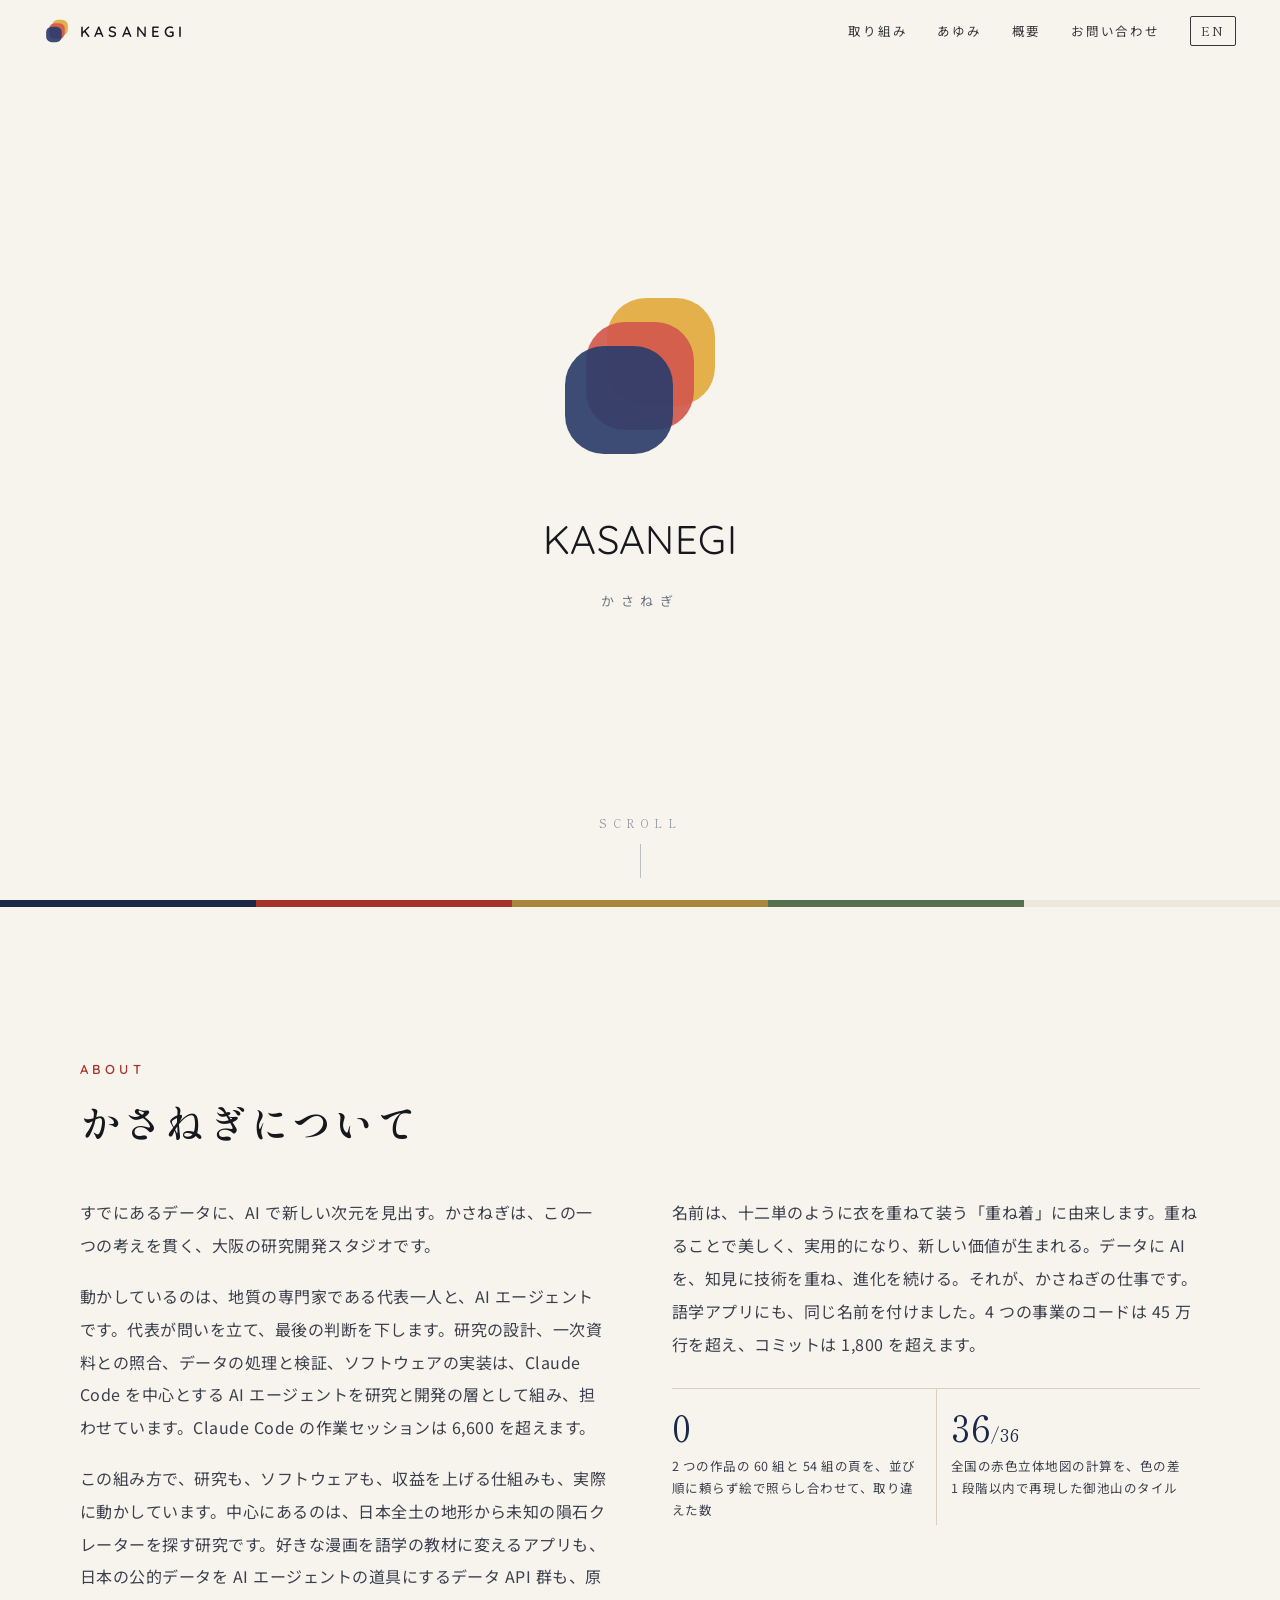
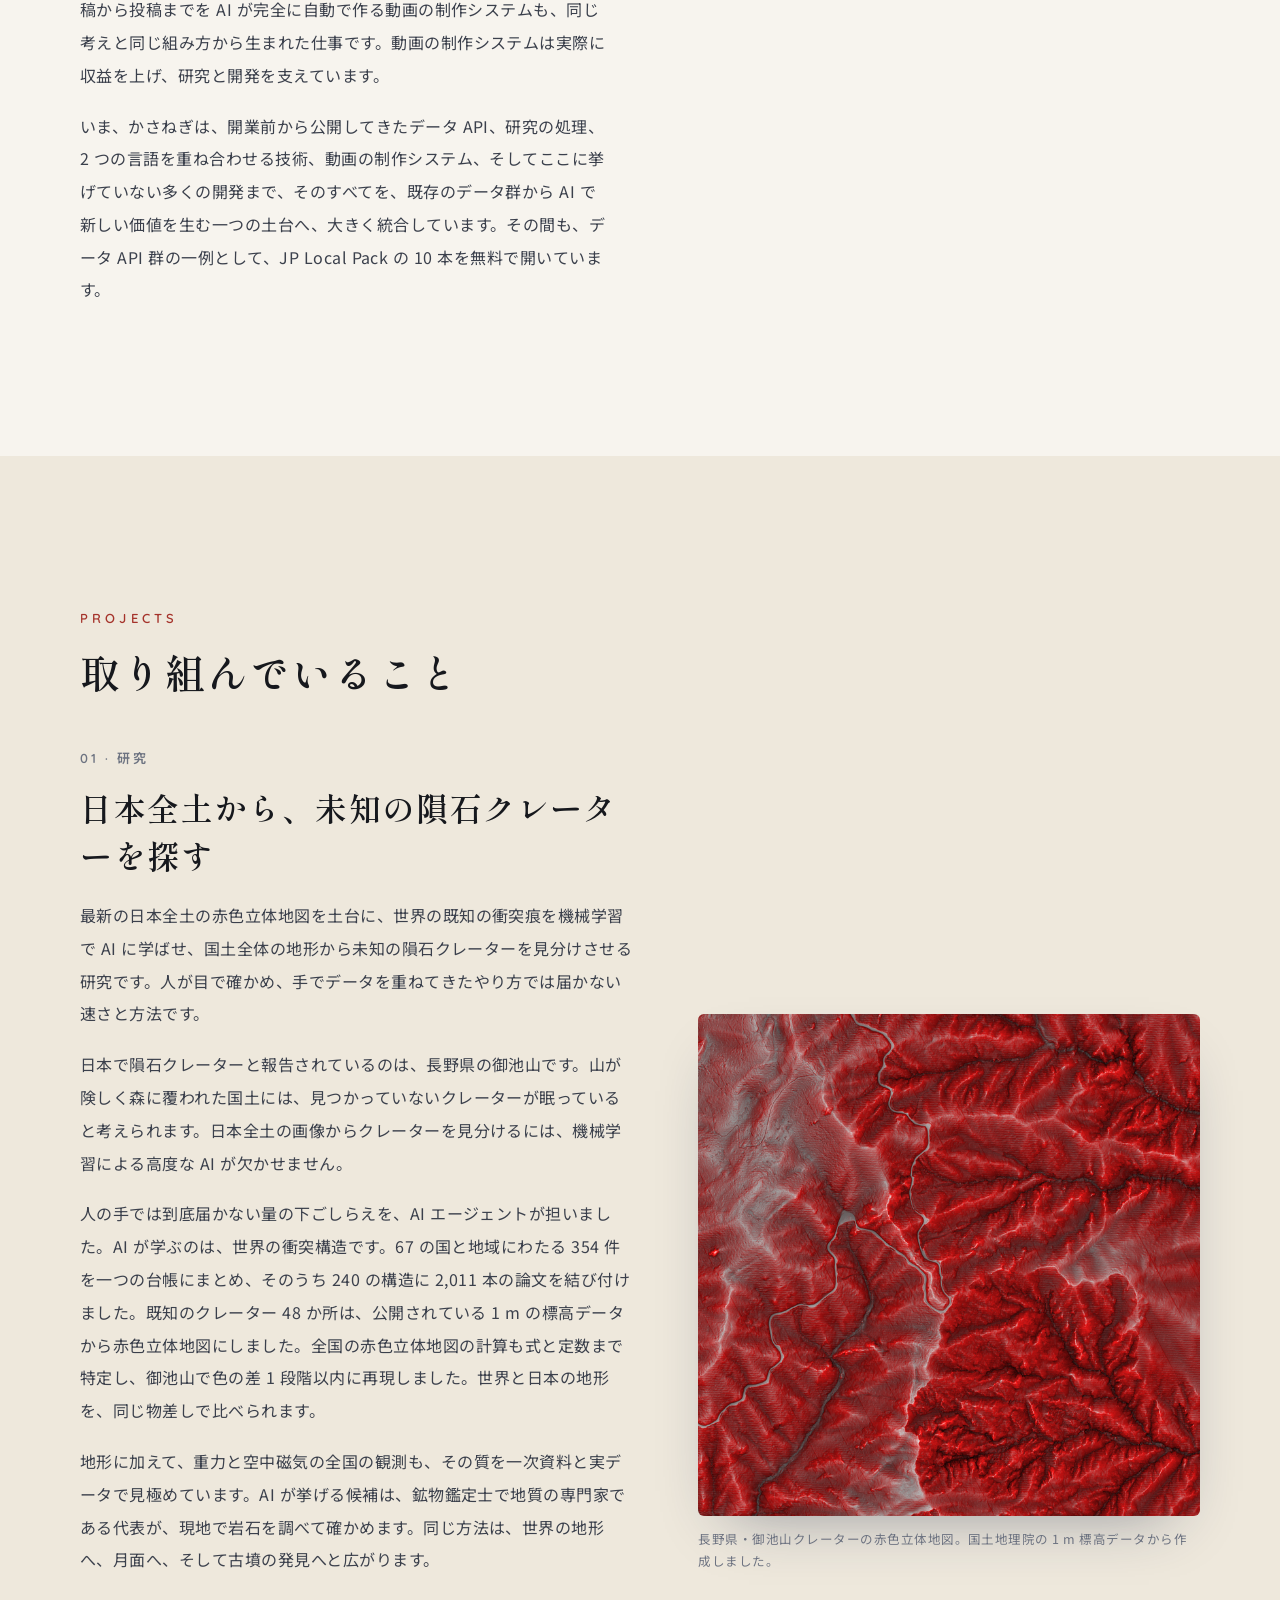
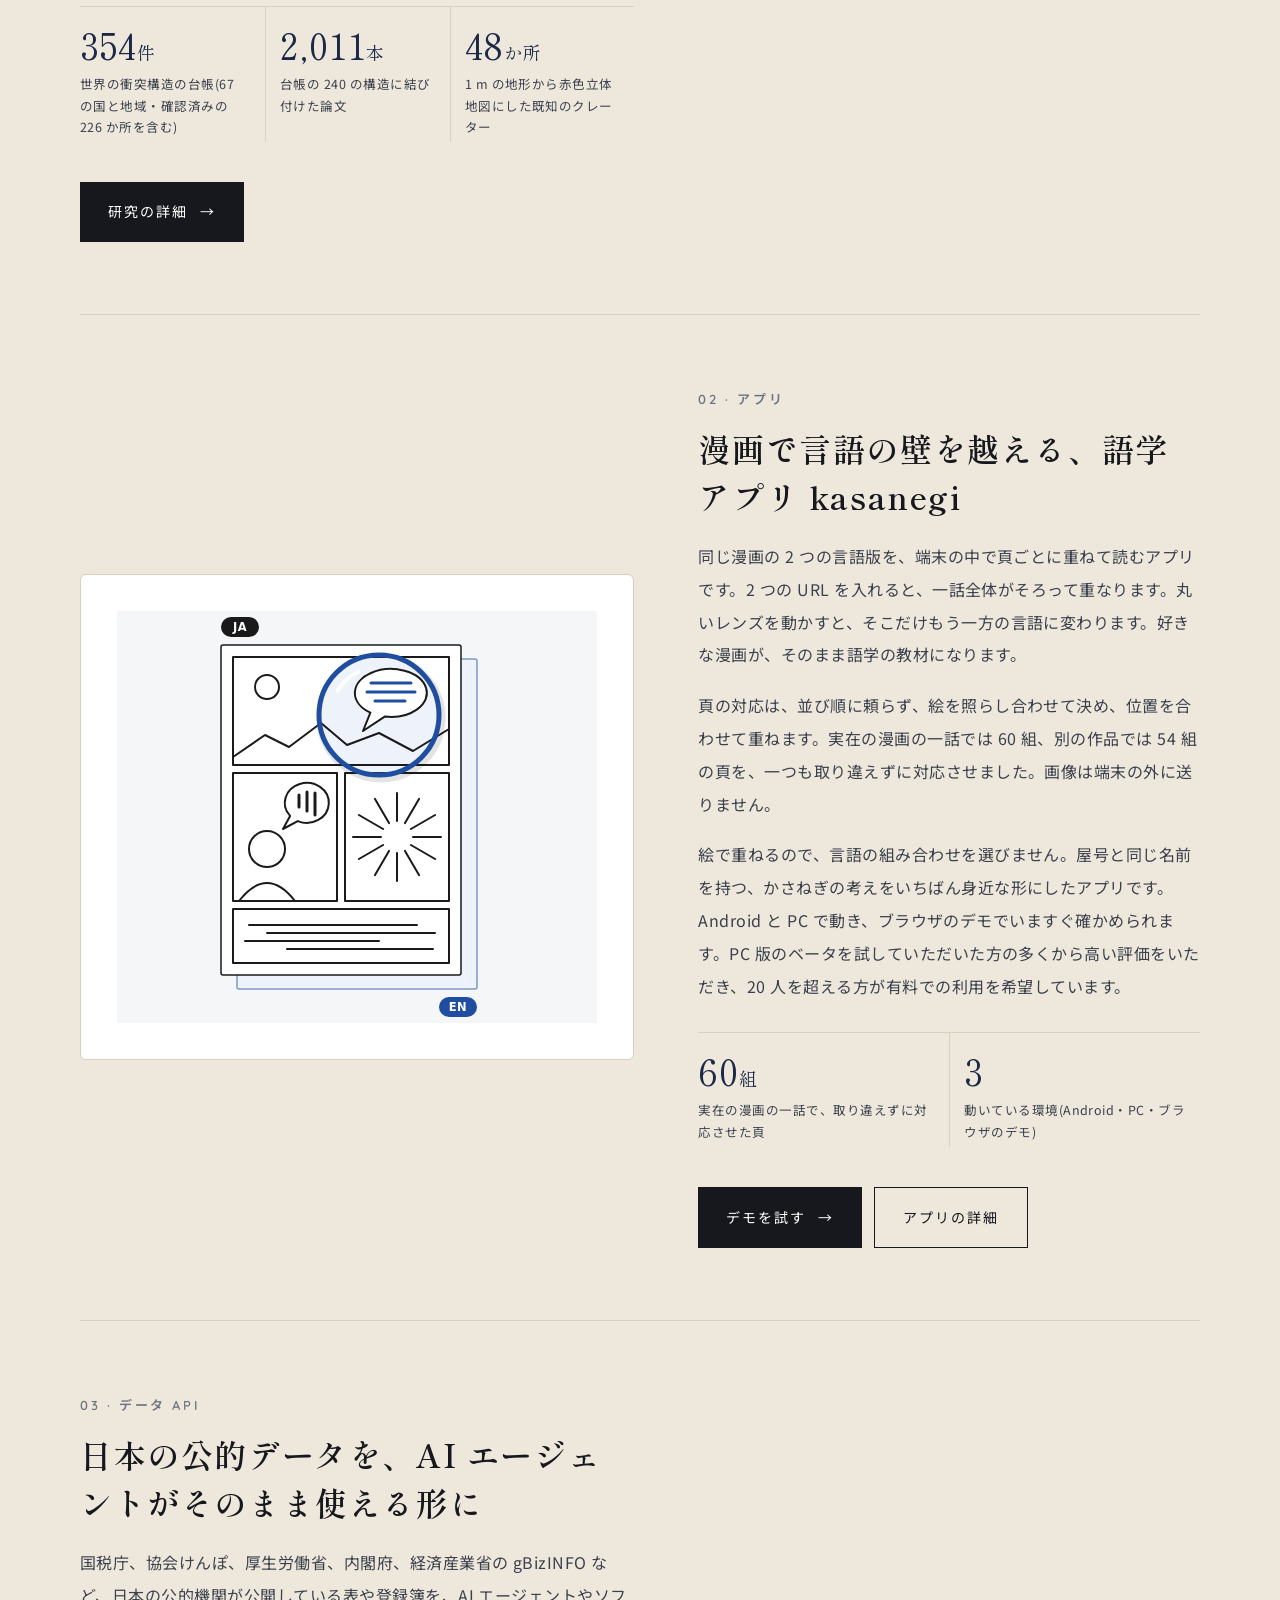
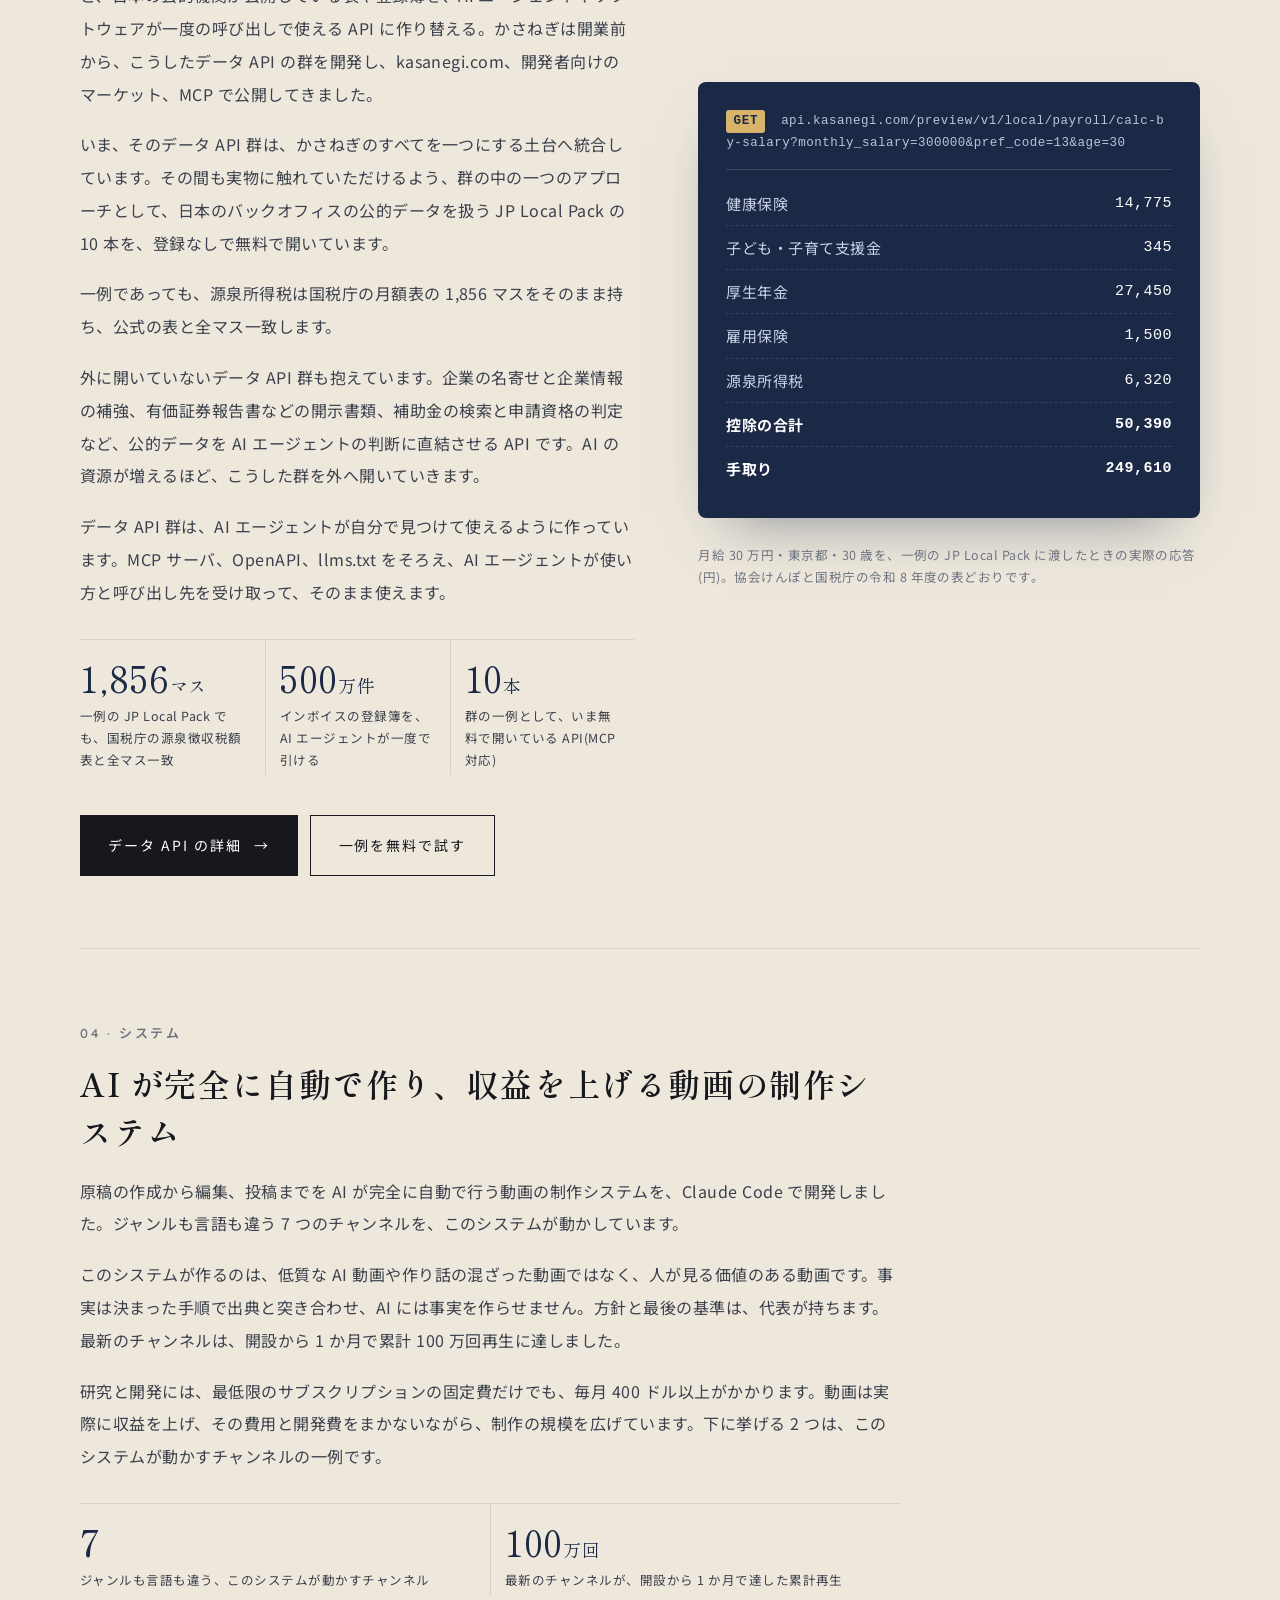
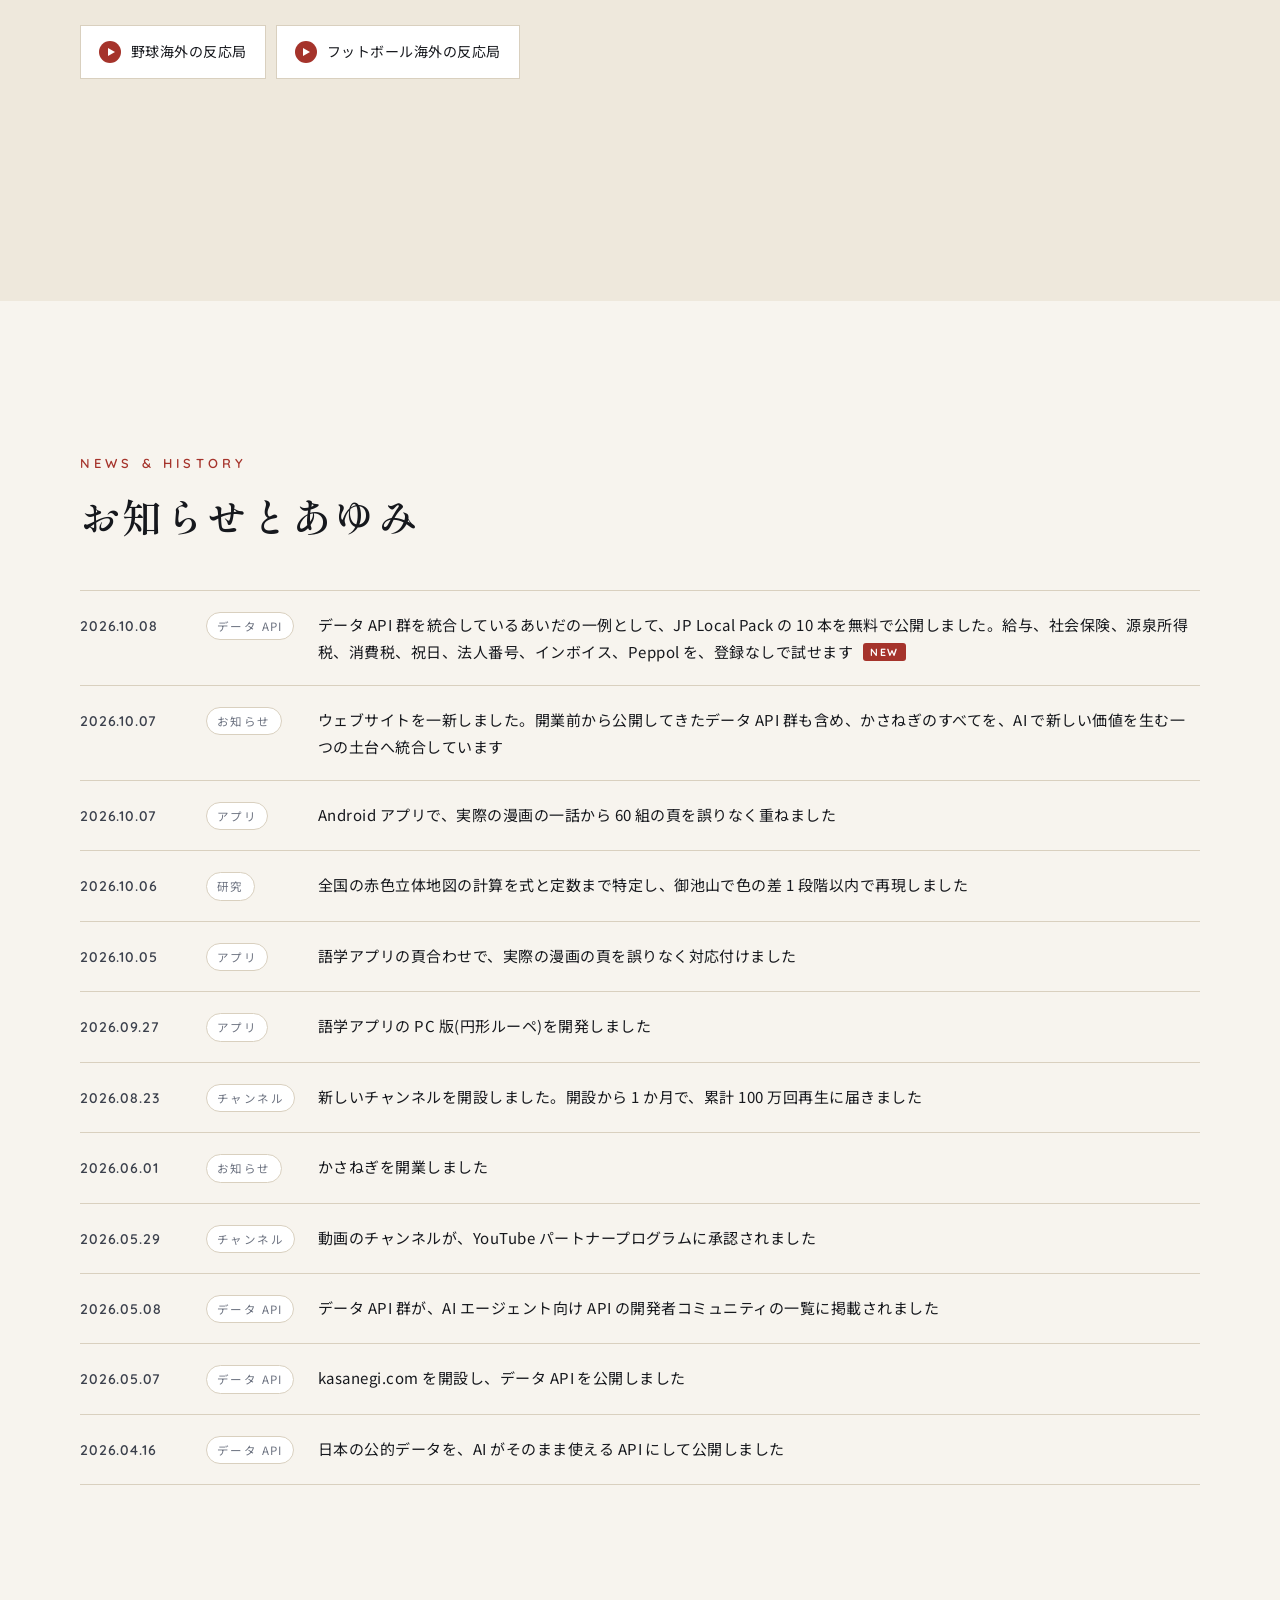
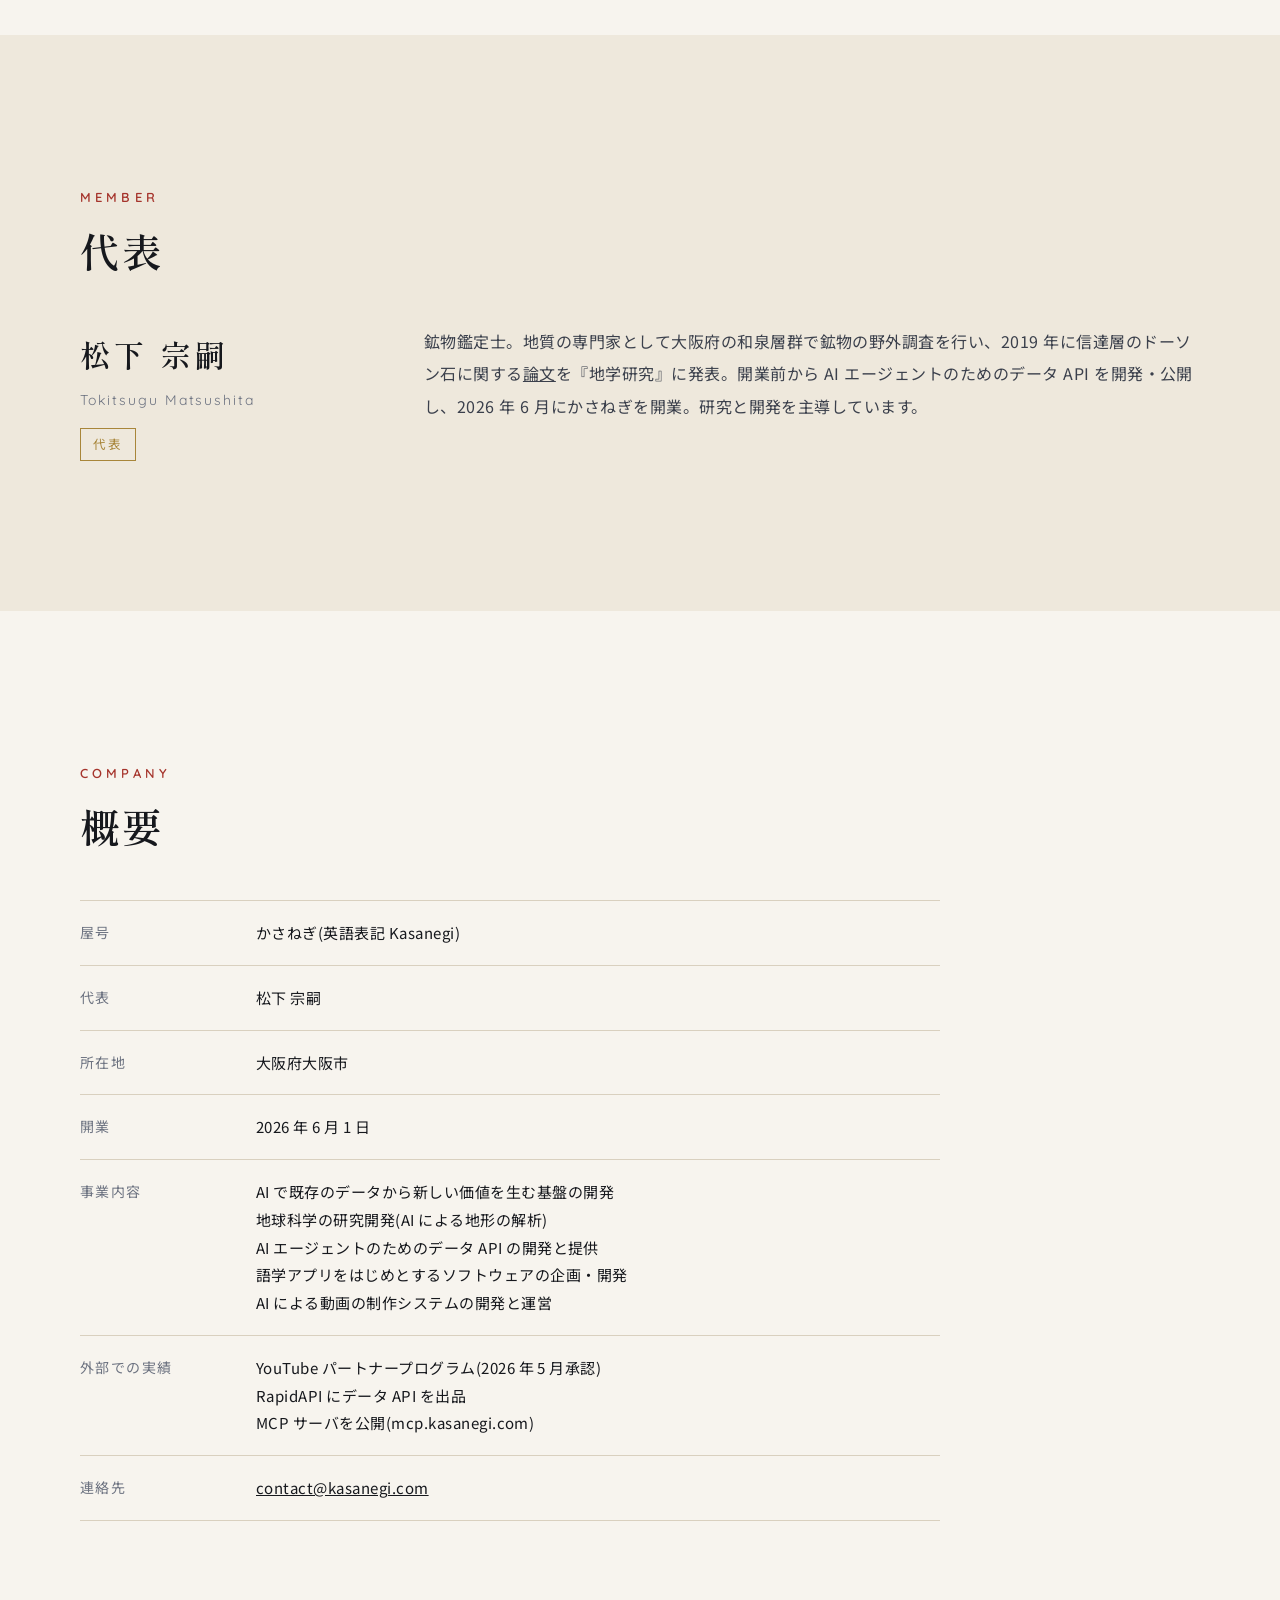
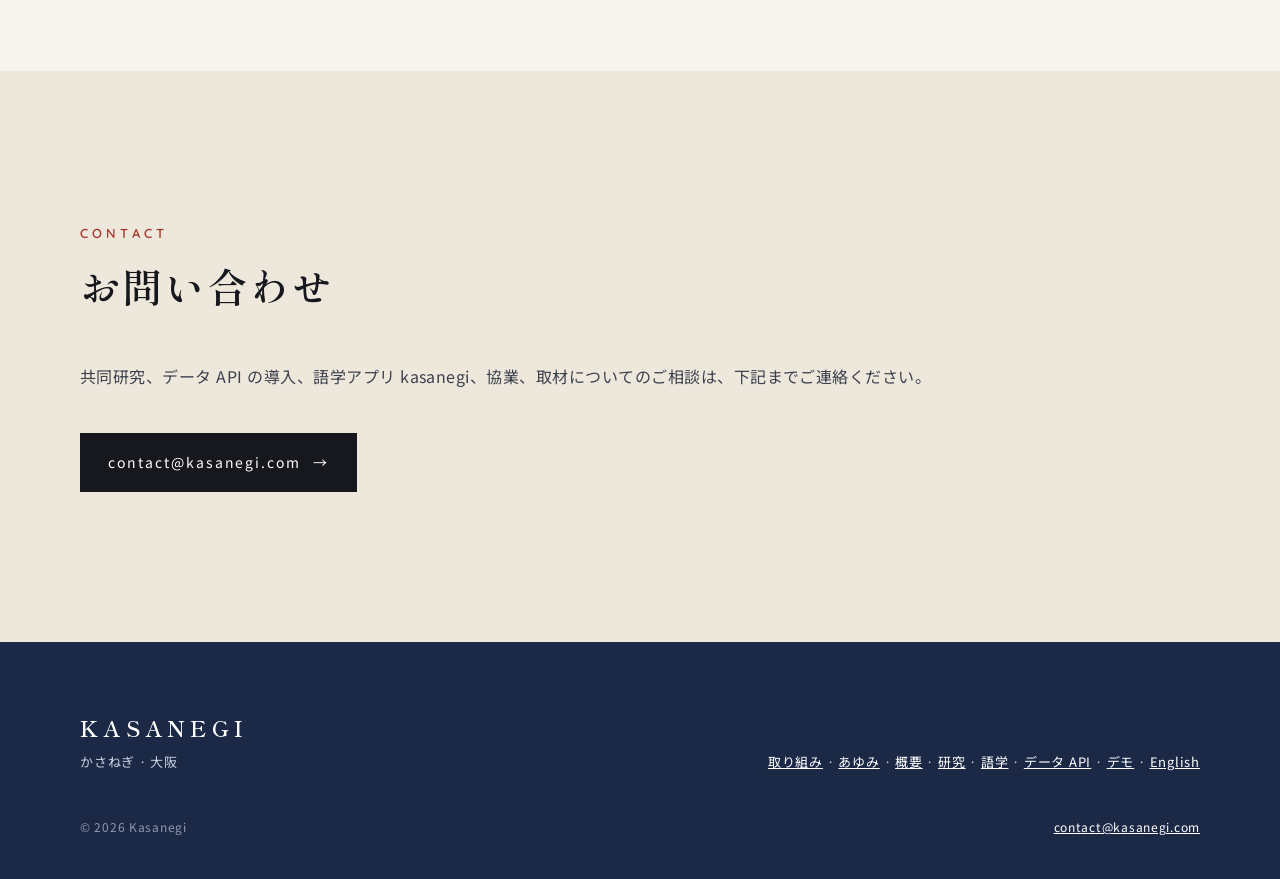
==== index.html @ a066d2a5 "Reader: more than twenty PC beta users want to pay Co-Authored-By: Claude Opus 5.5 <noreply@anthropi" ====
<!doctype html>
<html lang="ja">
<head>
<meta charset="utf-8">
<meta name="viewport" content="width=device-width,initial-scale=1">
<title>かさねぎ Kasanegi</title>
<meta name="description" content="すでにあるデータに、AI で新しい次元を見出す。かさねぎは、日本全土の地形から未知の隕石クレーターを機械学習で探す研究、同じ漫画の 2 つの言語版を重ねて読む語学アプリ、AI エージェントのためのデータ API、AI が完全に自動で作る動画の制作システムを手がける、大阪の研究開発スタジオです。">
<link rel="canonical" href="https://kasanegi.com/">
<link rel="alternate" hreflang="ja" href="https://kasanegi.com/">
<link rel="alternate" hreflang="en" href="https://kasanegi.com/en/">
<meta property="og:type" content="website">
<meta property="og:site_name" content="かさねぎ Kasanegi">
<meta property="og:title" content="かさねぎ Kasanegi">
<meta property="og:description" content="未知の隕石クレーターを探す研究、漫画で学ぶ語学アプリ、AI エージェントのためのデータ API、完全自動のコンテンツ制作。大阪の研究開発スタジオ、かさねぎ。">
<meta property="og:image" content="https://kasanegi.com/assets/og.png">
<meta property="og:url" content="https://kasanegi.com/">
<meta name="twitter:card" content="summary_large_image">
<link rel="icon" href="/assets/kasanegi-mark.svg" type="image/svg+xml">
<link rel="preconnect" href="https://fonts.googleapis.com">
<link rel="preconnect" href="https://fonts.gstatic.com" crossorigin>
<link href="https://fonts.googleapis.com/css2?family=Quicksand:wght@500;600;700&family=Shippori+Mincho:wght@500;600;700&family=Noto+Sans+JP:wght@400;500;700&display=swap" rel="stylesheet">
<link rel="stylesheet" href="/assets/style.css">
<script type="application/ld+json">
{
  "@context": "https://schema.org",
  "@type": "Organization",
  "name": "Kasanegi",
  "alternateName": "かさねぎ",
  "url": "https://kasanegi.com/",
  "logo": "https://kasanegi.com/assets/kasanegi-mark.svg",
  "email": "contact@kasanegi.com",
  "foundingDate": "2026-06-01",
  "address": {"@type": "PostalAddress", "addressLocality": "Osaka", "addressRegion": "Osaka", "addressCountry": "JP"},
  "founder": {"@type": "Person", "name": "Tokitsugu Matsushita", "alternateName": "松下宗嗣", "jobTitle": "Founder"},
  "description": "Research and development studio in Osaka, Japan: research to find undiscovered meteorite craters in Japan-wide terrain data, the kasanegi language-learning app, a family of public-data APIs for AI agents, and a fully automated content production system.",
  "knowsAbout": ["meteorite impact structures", "red relief image maps", "Japanese payroll and withholding tax", "Japanese qualified invoice system", "Model Context Protocol", "image registration"],
  "sameAs": [
    "https://www.youtube.com/channel/UCr4dIbm6vfsW-pssR5_RQnA",
    "https://www.youtube.com/channel/UCf-gMNIpV0E3yTS85WeJYdA",
    "https://github.com/MatsushitaTokitsugu"
  ]
}
</script>
</head>
<body>

<header class="top" id="top">
  <a class="brand" href="/"><img src="/assets/kasanegi-mark.svg" alt="" width="26" height="26"><span class="logo-type">KASANEGI</span></a>
  <nav aria-label="メイン">
    <a href="#projects">取り組み</a>
    <a class="hide-sm" href="#news">あゆみ</a>
    <a class="hide-sm" href="#company">概要</a>
    <a class="hide-sm" href="#contact">お問い合わせ</a>
    <a class="lang" href="/en/" hreflang="en" lang="en">EN</a>
  </nav>
</header>

<main>

<section class="opening" aria-label="かさねぎ">
  <div class="in">
    <svg viewBox="0 0 120 120" role="img" aria-label="かさねぎのマーク">
      <rect x="38" y="8" width="72" height="72" rx="26" fill="#e3b04b"/>
      <rect x="24" y="24" width="72" height="72" rx="26" fill="#d2584c" fill-opacity=".92"/>
      <rect x="10" y="40" width="72" height="72" rx="26" fill="#2c3d6b" fill-opacity=".92"/>
    </svg>
    <h1 class="word logo-type">KASANEGI</h1>
    <p class="yomi">かさねぎ</p>
  </div>
  <p class="cue">SCROLL</p>
</section>

<div class="kasane" aria-hidden="true"><i></i><i></i><i></i><i></i><i></i></div>

<section class="block" id="about">
  <div class="wrap reveal">
    <p class="eyebrow">ABOUT</p>
    <h2 class="sec-h">かさねぎについて</h2>
    <div class="about-grid">
      <div>
        <p class="body">すでにあるデータに、AI で新しい次元を見出す。かさねぎは、この一つの考えを貫く、大阪の研究開発スタジオです。</p>
        <p class="body">動かしているのは、地質の専門家である代表一人と、AI エージェントです。代表が問いを立て、最後の判断を下します。研究の設計、一次資料との照合、データの処理と検証、ソフトウェアの実装は、Claude Code を中心とする AI エージェントを研究と開発の層として組み、担わせています。Claude Code の作業セッションは 6,600 を超えます。</p>
        <p class="body">この組み方で、研究も、ソフトウェアも、収益を上げる仕組みも、実際に動かしています。中心にあるのは、日本全土の地形から未知の隕石クレーターを探す研究です。好きな漫画を語学の教材に変えるアプリも、日本の公的データを AI エージェントの道具にするデータ API 群も、原稿から投稿までを AI が完全に自動で作る動画の制作システムも、同じ考えと同じ組み方から生まれた仕事です。動画の制作システムは実際に収益を上げ、研究と開発を支えています。</p>
        <p class="body">いま、かさねぎは、開業前から公開してきたデータ API、研究の処理、2 つの言語を重ね合わせる技術、動画の制作システム、そしてここに挙げていない多くの開発まで、そのすべてを、既存のデータ群から AI で新しい価値を生む一つの土台へ、大きく統合しています。その間も、データ API 群の一例として、JP Local Pack の 10 本を無料で開いています。</p>
      </div>
      <div>
        <p class="body">名前は、十二単のように衣を重ねて装う「重ね着」に由来します。重ねることで美しく、実用的になり、新しい価値が生まれる。データに AI を、知見に技術を重ね、進化を続ける。それが、かさねぎの仕事です。語学アプリにも、同じ名前を付けました。4 つの事業のコードは 45 万行を超え、コミットは 1,800 を超えます。</p>
        <dl class="stats two">
          <div><dt>0</dt><dd>2 つの作品の 60 組と 54 組の頁を、並び順に頼らず絵で照らし合わせて、取り違えた数</dd></div>
          <div><dt>36<small style="font-size:.5em">/36</small></dt><dd>全国の赤色立体地図の計算を、色の差 1 段階以内で再現した御池山のタイル</dd></div>
        </dl>
      </div>
    </div>
  </div>
</section>

<section class="block alt" id="projects">
  <div class="wrap">
    <div class="reveal">
      <p class="eyebrow">PROJECTS</p>
      <h2 class="sec-h">取り組んでいること</h2>
    </div>

    <article class="proj reveal">
      <div class="proj-text">
        <p class="proj-num">01 · 研究</p>
        <h3>日本全土から、未知の隕石クレーターを探す</h3>
        <p class="body">最新の日本全土の赤色立体地図を土台に、世界の既知の衝突痕を機械学習で AI に学ばせ、国土全体の地形から未知の隕石クレーターを見分けさせる研究です。人が目で確かめ、手でデータを重ねてきたやり方では届かない速さと方法です。</p>
        <p class="body">日本で隕石クレーターと報告されているのは、長野県の御池山です。山が険しく森に覆われた国土には、見つかっていないクレーターが眠っていると考えられます。日本全土の画像からクレーターを見分けるには、機械学習による高度な AI が欠かせません。</p>
        <p class="body">人の手では到底届かない量の下ごしらえを、AI エージェントが担いました。AI が学ぶのは、世界の衝突構造です。67 の国と地域にわたる 354 件を一つの台帳にまとめ、そのうち 240 の構造に 2,011 本の論文を結び付けました。既知のクレーター 48 か所は、公開されている 1 m の標高データから赤色立体地図にしました。全国の赤色立体地図の計算も式と定数まで特定し、御池山で色の差 1 段階以内に再現しました。世界と日本の地形を、同じ物差しで比べられます。</p>
        <p class="body">地形に加えて、重力と空中磁気の全国の観測も、その質を一次資料と実データで見極めています。AI が挙げる候補は、鉱物鑑定士で地質の専門家である代表が、現地で岩石を調べて確かめます。同じ方法は、世界の地形へ、月面へ、そして古墳の発見へと広がります。</p>
        <dl class="stats">
          <div><dt>354<small style="font-size:.5em">件</small></dt><dd>世界の衝突構造の台帳(67 の国と地域・確認済みの 226 か所を含む)</dd></div>
          <div><dt>2,011<small style="font-size:.5em">本</small></dt><dd>台帳の 240 の構造に結び付けた論文</dd></div>
          <div><dt>48<small style="font-size:.5em">か所</small></dt><dd>1 m の地形から赤色立体地図にした既知のクレーター</dd></div>
        </dl>
        <div class="btns"><a class="btn" href="/research/">研究の詳細 <span class="arrow">→</span></a></div>
      </div>
      <figure class="proj-fig">
        <img src="/assets/oikeyama.png" width="768" height="768" loading="lazy" decoding="async" alt="長野県・御池山の赤色立体地図">
        <figcaption>長野県・御池山クレーターの赤色立体地図。国土地理院の 1 m 標高データから作成しました。</figcaption>
      </figure>
    </article>

    <article class="proj flip reveal">
      <div class="proj-text">
        <p class="proj-num">02 · アプリ</p>
        <h3>漫画で言語の壁を越える、語学アプリ kasanegi</h3>
        <p class="body">同じ漫画の 2 つの言語版を、端末の中で頁ごとに重ねて読むアプリです。2 つの URL を入れると、一話全体がそろって重なります。丸いレンズを動かすと、そこだけもう一方の言語に変わります。好きな漫画が、そのまま語学の教材になります。</p>
        <p class="body">頁の対応は、並び順に頼らず、絵を照らし合わせて決め、位置を合わせて重ねます。実在の漫画の一話では 60 組、別の作品では 54 組の頁を、一つも取り違えずに対応させました。画像は端末の外に送りません。</p>
        <p class="body">絵で重ねるので、言語の組み合わせを選びません。屋号と同じ名前を持つ、かさねぎの考えをいちばん身近な形にしたアプリです。Android と PC で動き、ブラウザのデモでいますぐ確かめられます。PC 版のベータを試していただいた方の多くから高い評価をいただき、20 人を超える方が有料での利用を希望しています。</p>
        <dl class="stats two">
          <div><dt>60<small style="font-size:.5em">組</small></dt><dd>実在の漫画の一話で、取り違えずに対応させた頁</dd></div>
          <div><dt>3</dt><dd>動いている環境(Android・PC・ブラウザのデモ)</dd></div>
        </dl>
        <div class="btns"><a class="btn" href="/demo/">デモを試す <span class="arrow">→</span></a><a class="btn ghost" href="/reader/">アプリの詳細</a></div>
      </div>
      <figure class="proj-fig svg">
        <img src="/assets/reader.svg" width="560" height="420" loading="lazy" alt="二つの言語版の頁が重なり、丸いレンズの中だけもう一方の言語が見える図">
      </figure>
    </article>

    <article class="proj reveal" id="api">
      <div class="proj-text">
        <p class="proj-num">03 · データ API</p>
        <h3>日本の公的データを、AI エージェントがそのまま使える形に</h3>
        <p class="body">国税庁、協会けんぽ、厚生労働省、内閣府、経済産業省の gBizINFO など、日本の公的機関が公開している表や登録簿を、AI エージェントやソフトウェアが一度の呼び出しで使える API に作り替える。かさねぎは開業前から、こうしたデータ API の群を開発し、kasanegi.com、開発者向けのマーケット、MCP で公開してきました。</p>
        <p class="body">いま、そのデータ API 群は、かさねぎのすべてを一つにする土台へ統合しています。その間も実物に触れていただけるよう、群の中の一つのアプローチとして、日本のバックオフィスの公的データを扱う JP Local Pack の 10 本を、登録なしで無料で開いています。</p>
        <p class="body">一例であっても、源泉所得税は国税庁の月額表の 1,856 マスをそのまま持ち、公式の表と全マス一致します。</p>
        <p class="body">外に開いていないデータ API 群も抱えています。企業の名寄せと企業情報の補強、有価証券報告書などの開示書類、補助金の検索と申請資格の判定など、公的データを AI エージェントの判断に直結させる API です。AI の資源が増えるほど、こうした群を外へ開いていきます。</p>
        <p class="body">データ API 群は、AI エージェントが自分で見つけて使えるように作っています。MCP サーバ、OpenAPI、llms.txt をそろえ、AI エージェントが使い方と呼び出し先を受け取って、そのまま使えます。</p>
        <dl class="stats">
          <div><dt>1,856<small style="font-size:.5em">マス</small></dt><dd>一例の JP Local Pack でも、国税庁の源泉徴収税額表と全マス一致</dd></div>
          <div><dt>500<small style="font-size:.5em">万件</small></dt><dd>インボイスの登録簿を、AI エージェントが一度で引ける</dd></div>
          <div><dt>10<small style="font-size:.5em">本</small></dt><dd>群の一例として、いま無料で開いている API(MCP 対応)</dd></div>
        </dl>
        <div class="btns"><a class="btn" href="/api/">データ API の詳細 <span class="arrow">→</span></a><a class="btn ghost" href="/api/#try">一例を無料で試す</a></div>
      </div>
      <figure class="proj-fig api-fig">
        <div class="api-card">
          <p class="api-req"><span>GET</span> api.kasanegi.com/preview/v1/local/payroll/calc-by-salary?monthly_salary=300000&amp;pref_code=13&amp;age=30</p>
          <dl class="api-res">
            <div><dt>健康保険</dt><dd>14,775</dd></div>
            <div><dt>子ども・子育て支援金</dt><dd>345</dd></div>
            <div><dt>厚生年金</dt><dd>27,450</dd></div>
            <div><dt>雇用保険</dt><dd>1,500</dd></div>
            <div><dt>源泉所得税</dt><dd>6,320</dd></div>
            <div class="sum"><dt>控除の合計</dt><dd>50,390</dd></div>
            <div class="sum"><dt>手取り</dt><dd>249,610</dd></div>
          </dl>
        </div>
        <figcaption>月給 30 万円・東京都・30 歳を、一例の JP Local Pack に渡したときの実際の応答(円)。協会けんぽと国税庁の令和 8 年度の表どおりです。</figcaption>
      </figure>
    </article>

    <article class="proj solo reveal">
      <div class="proj-text">
        <p class="proj-num">04 · システム</p>
        <h3>AI が完全に自動で作り、収益を上げる動画の制作システム</h3>
        <p class="body">原稿の作成から編集、投稿までを AI が完全に自動で行う動画の制作システムを、Claude Code で開発しました。ジャンルも言語も違う 7 つのチャンネルを、このシステムが動かしています。</p>
        <p class="body">このシステムが作るのは、低質な AI 動画や作り話の混ざった動画ではなく、人が見る価値のある動画です。事実は決まった手順で出典と突き合わせ、AI には事実を作らせません。方針と最後の基準は、代表が持ちます。最新のチャンネルは、開設から 1 か月で累計 100 万回再生に達しました。</p>
        <p class="body">研究と開発には、最低限のサブスクリプションの固定費だけでも、毎月 400 ドル以上がかかります。動画は実際に収益を上げ、その費用と開発費をまかないながら、制作の規模を広げています。下に挙げる 2 つは、このシステムが動かすチャンネルの一例です。</p>
        <dl class="stats two">
          <div><dt>7</dt><dd>ジャンルも言語も違う、このシステムが動かすチャンネル</dd></div>
          <div><dt>100<small style="font-size:.5em">万回</small></dt><dd>最新のチャンネルが、開設から 1 か月で達した累計再生</dd></div>
        </dl>
        <div class="ch-links">
          <a href="https://www.youtube.com/channel/UCr4dIbm6vfsW-pssR5_RQnA" rel="noopener"><i aria-hidden="true"></i>野球海外の反応局</a>
          <a href="https://www.youtube.com/channel/UCf-gMNIpV0E3yTS85WeJYdA" rel="noopener"><i aria-hidden="true"></i>フットボール海外の反応局</a>
        </div>
      </div>
    </article>
  </div>
</section>

<section class="block" id="news">
  <div class="wrap reveal">
    <p class="eyebrow">NEWS &amp; HISTORY</p>
    <h2 class="sec-h">お知らせとあゆみ</h2>
    <ul class="news">
      <li class="new"><time datetime="2026-10-08">2026.10.08</time><span class="tag">データ API</span><p>データ API 群を統合しているあいだの一例として、JP Local Pack の 10 本を無料で公開しました。給与、社会保険、源泉所得税、消費税、祝日、法人番号、インボイス、Peppol を、登録なしで試せます</p></li>
      <li><time datetime="2026-10-07">2026.10.07</time><span class="tag">お知らせ</span><p>ウェブサイトを一新しました。開業前から公開してきたデータ API 群も含め、かさねぎのすべてを、AI で新しい価値を生む一つの土台へ統合しています</p></li>
      <li><time datetime="2026-10-07">2026.10.07</time><span class="tag">アプリ</span><p>Android アプリで、実際の漫画の一話から 60 組の頁を誤りなく重ねました</p></li>
      <li><time datetime="2026-10-06">2026.10.06</time><span class="tag">研究</span><p>全国の赤色立体地図の計算を式と定数まで特定し、御池山で色の差 1 段階以内で再現しました</p></li>
      <li><time datetime="2026-10-05">2026.10.05</time><span class="tag">アプリ</span><p>語学アプリの頁合わせで、実際の漫画の頁を誤りなく対応付けました</p></li>
      <li><time datetime="2026-09-27">2026.09.27</time><span class="tag">アプリ</span><p>語学アプリの PC 版(円形ルーペ)を開発しました</p></li>
      <li><time datetime="2026-08-23">2026.08.23</time><span class="tag">チャンネル</span><p>新しいチャンネルを開設しました。開設から 1 か月で、累計 100 万回再生に届きました</p></li>
      <li><time datetime="2026-06-01">2026.06.01</time><span class="tag">お知らせ</span><p>かさねぎを開業しました</p></li>
      <li><time datetime="2026-05-29">2026.05.29</time><span class="tag">チャンネル</span><p>動画のチャンネルが、YouTube パートナープログラムに承認されました</p></li>
      <li><time datetime="2026-05-08">2026.05.08</time><span class="tag">データ API</span><p>データ API 群が、AI エージェント向け API の開発者コミュニティの一覧に掲載されました</p></li>
      <li><time datetime="2026-05-07">2026.05.07</time><span class="tag">データ API</span><p>kasanegi.com を開設し、データ API を公開しました</p></li>
      <li><time datetime="2026-04-16">2026.04.16</time><span class="tag">データ API</span><p>日本の公的データを、AI がそのまま使える API にして公開しました</p></li>
    </ul>
  </div>
</section>

<section class="block alt" id="member">
  <div class="wrap reveal">
    <p class="eyebrow">MEMBER</p>
    <h2 class="sec-h">代表</h2>
    <div class="profile">
      <div>
        <p class="name">松下 宗嗣</p>
        <p class="kana">Tokitsugu Matsushita</p>
        <p class="role">代表</p>
      </div>
      <p class="body">鉱物鑑定士。地質の専門家として大阪府の和泉層群で鉱物の野外調査を行い、2019 年に信達層のドーソン石に関する<a href="https://cir.nii.ac.jp/crid/1522262179823947136" rel="noopener">論文</a>を『地学研究』に発表。開業前から AI エージェントのためのデータ API を開発・公開し、2026 年 6 月にかさねぎを開業。研究と開発を主導しています。</p>
    </div>
  </div>
</section>

<section class="block" id="company">
  <div class="wrap reveal">
    <p class="eyebrow">COMPANY</p>
    <h2 class="sec-h">概要</h2>
    <dl class="facts">
      <div><dt>屋号</dt><dd>かさねぎ(英語表記 Kasanegi)</dd></div>
      <div><dt>代表</dt><dd>松下 宗嗣</dd></div>
      <div><dt>所在地</dt><dd>大阪府大阪市</dd></div>
      <div><dt>開業</dt><dd>2026 年 6 月 1 日</dd></div>
      <div><dt>事業内容</dt><dd>AI で既存のデータから新しい価値を生む基盤の開発<br>地球科学の研究開発(AI による地形の解析)<br>AI エージェントのためのデータ API の開発と提供<br>語学アプリをはじめとするソフトウェアの企画・開発<br>AI による動画の制作システムの開発と運営</dd></div>
      <div><dt>外部での実績</dt><dd>YouTube パートナープログラム(2026 年 5 月承認)<br>RapidAPI にデータ API を出品<br>MCP サーバを公開(mcp.kasanegi.com)</dd></div>
      <div><dt>連絡先</dt><dd><a href="mailto:contact@kasanegi.com">contact@kasanegi.com</a></dd></div>
    </dl>
  </div>
</section>

<section class="block alt" id="contact">
  <div class="wrap reveal">
    <p class="eyebrow">CONTACT</p>
    <h2 class="sec-h">お問い合わせ</h2>
    <p class="body">共同研究、データ API の導入、語学アプリ kasanegi、協業、取材についてのご相談は、下記までご連絡ください。</p>
    <a class="btn" href="mailto:contact@kasanegi.com">contact@kasanegi.com <span class="arrow">→</span></a>
  </div>
</section>

</main>

<footer>
  <div class="wrap">
    <div class="grid">
      <div>
        <a class="mark logo-type" href="/" style="font-size:22px">KASANEGI</a>
        <p class="meta">かさねぎ · 大阪</p>
      </div>
      <p class="meta"><a href="#projects">取り組み</a> · <a href="#news">あゆみ</a> · <a href="#company">概要</a> · <a href="/research/">研究</a> · <a href="/reader/">語学</a> · <a href="/api/">データ API</a> · <a href="/demo/">デモ</a> · <a href="/en/" hreflang="en" lang="en">English</a></p>
    </div>
    <div class="small"><span>© 2026 Kasanegi</span><a href="mailto:contact@kasanegi.com">contact@kasanegi.com</a></div>
  </div>
</footer>

<script>
(function(){
  var top=document.getElementById('top');
  function onScroll(){ if(window.scrollY>window.innerHeight*0.7){top.classList.add('solid')}else{top.classList.remove('solid')} }
  window.addEventListener('scroll',onScroll,{passive:true}); onScroll();
  var els=document.querySelectorAll('.reveal');
  if(!('IntersectionObserver' in window)){els.forEach(function(e){e.classList.add('on')});return}
  var io=new IntersectionObserver(function(entries){entries.forEach(function(en){if(en.isIntersecting){en.target.classList.add('on');io.unobserve(en.target)}})},{rootMargin:'0px 0px -8% 0px'});
  els.forEach(function(e){io.observe(e)});
})();
</script>
</body>
</html>
---- assets/style.css ----
:root{
  --ink:#16181d;--ink2:#3b404c;--mute:#6d7381;
  --paper:#f7f4ee;--paper2:#eee8dc;--line:#d9d0bf;
  --ai:#1b2947;--ai2:#24365c;--beni:#a5332b;--kin:#a8863a;--moe:#55704f;
  --serif:"Shippori Mincho","Noto Serif JP","Yu Mincho",serif;
  --sans:"Noto Sans JP","Hiragino Sans","Yu Gothic",system-ui,sans-serif;
  --latin:"Cormorant Garamond","Shippori Mincho",serif;
}
*{box-sizing:border-box;margin:0;padding:0}
html{scroll-behavior:smooth}
body{background:var(--paper);color:var(--ink);font-family:var(--sans);font-size:16px;line-height:1.95;letter-spacing:.03em;-webkit-font-smoothing:antialiased;overflow-x:hidden}
img{max-width:100%;height:auto;display:block}
a{color:inherit}
.wrap{width:min(1120px,calc(100% - 32px));margin-inline:auto}
.narrow{width:min(820px,calc(100% - 32px));margin-inline:auto}

/* header */
.top{position:fixed;inset:0 0 auto 0;z-index:30;display:flex;justify-content:space-between;align-items:center;padding:16px clamp(16px,4vw,44px);transition:background .4s,color .4s,box-shadow .4s;color:#fff}
.top.solid,.top.always{background:rgba(247,244,238,.94);backdrop-filter:blur(10px);color:var(--ink);box-shadow:0 1px 0 var(--line)}
.top .mark{font-family:var(--serif);font-size:19px;font-weight:600;letter-spacing:.24em;text-decoration:none}
.top nav{display:flex;gap:clamp(12px,2.6vw,30px);font-size:12.5px;letter-spacing:.14em;align-items:center}
.top nav a{text-decoration:none;opacity:.86;transition:opacity .2s}
.top nav a:hover,.top nav a[aria-current]{opacity:1}
.top nav .lang{border:1px solid currentColor;padding:2px 10px;border-radius:2px;font-family:var(--latin);letter-spacing:.18em}
@media(max-width:680px){.top nav .hide-sm{display:none}}

/* hero */
.hero{position:relative;min-height:100svh;display:grid;place-items:center;color:#fff;overflow:hidden;background:var(--ai)}
.hero .bg{position:absolute;inset:-6%;background:url(/assets/oikeyama.png) center/cover no-repeat;opacity:.62;filter:blur(1.5px) saturate(1.25) contrast(1.08);animation:drift 40s ease-in-out infinite alternate}
@keyframes drift{from{transform:scale(1.04) translate(0,0)}to{transform:scale(1.12) translate(-1.5%,-1%)}}
.hero::after{content:"";position:absolute;inset:0;background:radial-gradient(ellipse at 50% 42%,rgba(18,26,48,.25) 0%,rgba(18,26,48,.62) 60%,rgba(14,20,38,.94) 100%)}
.hero .in{position:relative;z-index:2;text-align:center;padding:128px 0 96px;width:min(980px,calc(100% - 32px))}
.hero .kicker{font-family:var(--latin);font-size:13px;letter-spacing:.5em;opacity:.82;margin-bottom:30px}
.hero h1{font-family:var(--serif);font-weight:600;font-size:clamp(64px,14vw,176px);letter-spacing:.14em;line-height:1;margin:0 0 30px .14em;text-shadow:0 2px 40px rgba(0,0,0,.35)}
.hero .lead{font-family:var(--serif);font-size:clamp(19px,2.8vw,30px);letter-spacing:.1em;line-height:1.75}
.hero .sub{margin-top:20px;font-size:14px;opacity:.86;letter-spacing:.06em;line-height:1.9}
.gates{margin:60px auto 0;display:grid;grid-template-columns:repeat(3,minmax(0,1fr));gap:12px;max-width:840px}
.gates a{display:block;padding:20px 20px 18px;border:1px solid rgba(255,255,255,.32);background:rgba(255,255,255,.06);backdrop-filter:blur(8px);text-decoration:none;text-align:left;transition:background .3s,border-color .3s,transform .3s}
.gates a:hover{background:rgba(255,255,255,.14);border-color:rgba(255,255,255,.75);transform:translateY(-2px)}
.gates small{display:block;font-family:var(--latin);font-size:12px;letter-spacing:.3em;opacity:.72;margin-bottom:6px}
.gates b{display:block;font-family:var(--serif);font-size:19px;font-weight:600;letter-spacing:.08em}
.gates span{display:block;font-size:12.5px;opacity:.82;margin-top:4px;line-height:1.7}
@media(max-width:720px){.gates{grid-template-columns:1fr}}
@media(max-width:480px){.hero .lead{font-size:18px;letter-spacing:.03em}.hero .kicker{letter-spacing:.32em}.hero h1{letter-spacing:.08em;margin-left:.08em}}
.cue{position:absolute;bottom:22px;left:50%;transform:translateX(-50%);z-index:2;font-family:var(--latin);font-size:11px;letter-spacing:.5em;opacity:.7}
.cue::after{content:"";display:block;width:1px;height:34px;margin:10px auto 0;background:#fff;opacity:.6;animation:cue 2.2s ease-in-out infinite}
@keyframes cue{0%,100%{transform:scaleY(.4);transform-origin:top}50%{transform:scaleY(1);transform-origin:top}}

/* page hero (sub pages) */
.phero{padding:150px 0 70px;background:var(--ai);color:#fff;position:relative;overflow:hidden}
.phero .kicker{font-family:var(--latin);font-size:13px;letter-spacing:.45em;opacity:.8;margin-bottom:20px}
.phero h1{font-family:var(--serif);font-weight:600;font-size:clamp(34px,5.4vw,64px);line-height:1.35;letter-spacing:.05em}
.phero p{margin-top:22px;max-width:760px;color:#d3d9e6;font-size:clamp(15px,1.5vw,18px);line-height:2}

/* 襲の色目 — layered band */
.kasane{display:flex;height:7px}
.kasane i{flex:1}
.kasane i:nth-child(1){background:var(--ai)}
.kasane i:nth-child(2){background:var(--beni)}
.kasane i:nth-child(3){background:var(--kin)}
.kasane i:nth-child(4){background:var(--moe)}
.kasane i:nth-child(5){background:var(--paper2)}

/* sections */
section.block{padding:clamp(88px,12vw,150px) 0}
.alt{background:var(--paper2)}
.dark{background:var(--ai);color:#eef0f5}
.num{font-family:var(--serif);font-size:15px;letter-spacing:.42em;color:var(--beni);display:flex;align-items:center;gap:16px;margin-bottom:24px}
.num::after{content:"";height:1px;width:72px;background:currentColor;opacity:.55}
.dark .num{color:#d7b46a}
h2{font-family:var(--serif);font-weight:600;font-size:clamp(30px,4.8vw,58px);line-height:1.38;letter-spacing:.05em;margin-bottom:30px}
h3{font-family:var(--serif);font-weight:600;font-size:clamp(21px,2.4vw,28px);line-height:1.55;letter-spacing:.05em}
.lede{font-size:clamp(16px,1.55vw,18.5px);line-height:2.05;color:var(--ink2);max-width:780px}
.dark .lede{color:#cfd5e2}
.btn{display:inline-flex;align-items:center;gap:12px;margin-top:40px;padding:16px 28px;background:var(--ink);color:#fff;text-decoration:none;font-size:14px;letter-spacing:.14em;transition:background .25s,transform .25s;border:0;cursor:pointer}
.btn:hover{background:var(--beni);transform:translateY(-2px)}
.btn .arrow{transition:transform .25s}
.btn:hover .arrow{transform:translateX(4px)}
.btn.light{background:#fff;color:var(--ai)}
.btn.light:hover{background:#d7b46a;color:var(--ai)}
.btn.ghost{background:transparent;color:var(--ink);border:1px solid var(--ink)}
.btn.ghost:hover{background:var(--ink);color:#fff}
.btns{display:flex;flex-wrap:wrap;gap:12px}
.btns .btn{margin-top:40px}
.note{margin-top:14px;font-size:13px;color:var(--mute);letter-spacing:.04em}

/* plates */
.plate{margin-top:64px;position:relative}
.plate img{width:100%;border-radius:4px;box-shadow:0 30px 80px -30px rgba(27,41,71,.45)}
.plate figcaption,.cap{margin-top:14px;font-size:12.5px;color:var(--mute);letter-spacing:.03em;line-height:1.8}

/* big numbers */
.figs3{margin-top:72px;display:grid;grid-template-columns:repeat(3,minmax(0,1fr));border-top:1px solid var(--line)}
.figs3 > div{padding:34px 26px 6px 0}
.figs3 > div + div{padding-left:26px;border-left:1px solid var(--line)}
.figs3 .n{font-family:var(--serif);font-size:clamp(46px,6vw,76px);line-height:1;color:var(--ai);letter-spacing:.02em}
.figs3 .n small{font-size:.38em;margin-left:6px;letter-spacing:.06em}
.figs3 p{margin-top:16px;font-size:14px;line-height:1.85;color:var(--ink2)}
.dark .figs3{border-top-color:rgba(255,255,255,.18)}
.dark .figs3 > div + div{border-left-color:rgba(255,255,255,.18)}
.dark .figs3 .n{color:#e4c57c}
.dark .figs3 p{color:#c3cad9}
@media(max-width:760px){.figs3{grid-template-columns:1fr}.figs3 > div,.figs3 > div + div{padding:28px 0 4px;border-left:0;border-bottom:1px solid var(--line)}.dark .figs3 > div{border-bottom-color:rgba(255,255,255,.18)}}

/* horizons */
.horizon{margin-top:80px;display:grid;grid-template-columns:1.1fr 1fr;gap:clamp(28px,5vw,64px);align-items:center}
.horizon .shot img{border-radius:4px;box-shadow:0 24px 60px -28px rgba(27,41,71,.5)}
.horizon .shot figcaption{margin-top:12px;font-size:12px;color:var(--mute)}
.horizon h3{margin-bottom:24px}
.reach{list-style:none;display:grid;gap:0}
.reach li{display:grid;grid-template-columns:76px 1fr;gap:16px;align-items:baseline;padding:16px 0;border-bottom:1px solid var(--line)}
.reach b{font-family:var(--serif);font-size:20px;letter-spacing:.12em;color:var(--beni)}
.reach span{font-size:15px;color:var(--ink2)}
@media(max-width:820px){.horizon{grid-template-columns:1fr}}

/* split */
.split{display:grid;grid-template-columns:1fr 1fr;gap:clamp(32px,6vw,80px);align-items:center;margin-top:16px}
.split .visual{background:#fff;border:1px solid var(--line);border-radius:4px;padding:clamp(20px,4vw,44px);box-shadow:0 24px 60px -34px rgba(27,41,71,.4)}
@media(max-width:860px){.split{grid-template-columns:1fr}}
.points{list-style:none;margin-top:36px;display:grid;gap:0}
.points li{padding:20px 0;border-top:1px solid var(--line);display:grid;grid-template-columns:132px 1fr;gap:18px;align-items:baseline}
.points li:last-child{border-bottom:1px solid var(--line)}
.points b{font-family:var(--serif);font-size:22px;color:var(--ai);letter-spacing:.04em}
.points span{font-size:14.5px;color:var(--ink2)}
@media(max-width:480px){.points li{grid-template-columns:1fr;gap:4px}}

/* channels */
.channels{margin-top:56px;display:grid;grid-template-columns:1fr 1fr;gap:16px}
.channel{display:flex;align-items:center;gap:18px;padding:24px;border:1px solid rgba(255,255,255,.18);background:rgba(255,255,255,.04);text-decoration:none;transition:background .25s,border-color .25s}
.channel:hover{background:rgba(255,255,255,.1);border-color:rgba(255,255,255,.45)}
.channel .play{flex:none;width:46px;height:46px;border-radius:50%;background:var(--beni);display:grid;place-items:center}
.channel .play::before{content:"";border-left:13px solid #fff;border-top:8px solid transparent;border-bottom:8px solid transparent;margin-left:4px}
.channel b{display:block;font-family:var(--serif);font-size:18px;letter-spacing:.06em}
.channel span{display:block;font-size:12.5px;color:#aeb7c9;margin-top:2px}
@media(max-width:720px){.channels{grid-template-columns:1fr}}
.next{margin-top:56px;font-family:var(--serif);font-size:clamp(19px,2.2vw,24px);letter-spacing:.08em;line-height:1.9;color:#f1e3c0}

/* founder */
.founder{display:grid;grid-template-columns:300px 1fr;gap:clamp(28px,6vw,80px);align-items:start}
.founder .label{font-family:var(--latin);font-size:13px;letter-spacing:.4em;color:var(--beni)}
.founder .name{font-family:var(--serif);font-size:clamp(34px,4vw,46px);font-weight:600;letter-spacing:.14em;margin-top:14px;line-height:1.3}
.founder .roman{font-family:var(--latin);font-size:18px;letter-spacing:.16em;color:var(--mute);margin-top:6px}
.founder .title{display:inline-block;margin-top:20px;padding:5px 14px;border:1px solid var(--kin);color:var(--kin);font-size:13px;letter-spacing:.18em}
.founder .story{font-family:var(--serif);font-size:clamp(17px,1.8vw,21px);line-height:2.15;letter-spacing:.05em;color:var(--ink)}
.founder .story a{text-decoration-color:var(--kin);text-underline-offset:5px}
@media(max-width:820px){.founder{grid-template-columns:1fr}}

/* together */
.together{text-align:center}
.together h2{margin-bottom:22px}
.together .lede{margin-inline:auto}
.who3{margin:44px auto 0;display:grid;grid-template-columns:repeat(3,minmax(0,1fr));gap:12px;max-width:900px;text-align:left}
.who3 div{padding:22px;background:#fff;border:1px solid var(--line)}
.who3 b{display:block;font-family:var(--serif);font-size:17px;letter-spacing:.06em;color:var(--ai)}
.who3 span{display:block;margin-top:6px;font-size:13.5px;color:var(--ink2);line-height:1.8}
@media(max-width:760px){.who3{grid-template-columns:1fr}}

/* footer */
footer{background:var(--ai);color:#c9d0de;padding:64px 0 40px}
footer .grid{display:flex;flex-wrap:wrap;justify-content:space-between;gap:28px;align-items:flex-end}
footer .mark{font-family:var(--serif);font-size:28px;font-weight:600;letter-spacing:.24em;color:#fff;text-decoration:none}
footer .meta{font-size:13px;line-height:2;letter-spacing:.06em}
footer a{color:#fff}
footer .small{margin-top:40px;font-size:12px;color:#8e98ad;letter-spacing:.06em;display:flex;flex-wrap:wrap;gap:8px 24px;justify-content:space-between}

/* reveal */
.reveal{opacity:0;transform:translateY(22px);transition:opacity .9s ease,transform .9s ease}
.reveal.on{opacity:1;transform:none}
@media(prefers-reduced-motion:reduce){.reveal{opacity:1;transform:none;transition:none}.hero .bg{animation:none}}

/* ===== v3: opening, projects, news, profile, facts ===== */
.logo-type{font-family:"Quicksand","Zen Maru Gothic",var(--sans);font-weight:600;letter-spacing:.28em}
.top .brand{display:flex;align-items:center;gap:10px;text-decoration:none}
.top .brand img{width:26px;height:26px}
.top .brand span{font-size:15px}
.opening{position:relative;min-height:100vh;min-height:100svh;display:grid;place-items:center;background:var(--paper);overflow:hidden}
.opening .in{text-align:center}
.opening svg{width:clamp(120px,18vw,180px);height:auto;display:block;margin:0 auto}
.opening svg rect{opacity:0;transform:translateY(14px);animation:layer .9s cubic-bezier(.2,.8,.2,1) forwards}
.opening svg rect:nth-child(1){animation-delay:.15s}
.opening svg rect:nth-child(2){animation-delay:.4s}
.opening svg rect:nth-child(3){animation-delay:.65s}
@keyframes layer{to{opacity:1;transform:none}}
.opening .word{margin-top:34px;font-size:clamp(26px,4.2vw,40px);color:var(--ink);opacity:0;animation:fadeup .9s ease 1s forwards}
.opening .yomi{margin-top:10px;font-size:13px;letter-spacing:.5em;color:var(--mute);opacity:0;animation:fadeup .9s ease 1.2s forwards}
@keyframes fadeup{from{opacity:0;transform:translateY(8px)}to{opacity:1;transform:none}}
.opening .cue{color:var(--mute)}
.opening .cue::after{background:var(--mute)}
@media(prefers-reduced-motion:reduce){.opening svg rect,.opening .word,.opening .yomi{animation:none;opacity:1;transform:none}}

.eyebrow{font-family:"Quicksand",var(--sans);font-weight:600;font-size:13px;letter-spacing:.32em;color:var(--beni);margin-bottom:10px}
.dark .eyebrow{color:#e0b867}
.sec-h{font-family:var(--serif);font-weight:600;font-size:clamp(26px,3.4vw,40px);letter-spacing:.06em;line-height:1.5;margin-bottom:44px}
.body{font-size:16px;line-height:2.05;color:var(--ink2)}
.body + .body{margin-top:18px}
.about-grid{display:grid;grid-template-columns:1fr 1fr;gap:clamp(24px,5vw,64px)}
@media(max-width:820px){.about-grid{grid-template-columns:1fr}}

.proj{display:grid;grid-template-columns:1.05fr .95fr;gap:clamp(28px,5vw,72px);align-items:center;padding:clamp(40px,6vw,72px) 0;border-top:1px solid var(--line)}
.proj:first-of-type{border-top:0;padding-top:0}
.proj.flip .proj-fig{order:-1}
.proj-num{font-family:"Quicksand",var(--sans);font-weight:600;font-size:13px;letter-spacing:.2em;color:var(--mute);margin-bottom:12px}
.proj h3{font-family:var(--serif);font-size:clamp(23px,2.7vw,32px);margin-bottom:20px;line-height:1.5}
.proj-fig img{width:100%;border-radius:6px;box-shadow:0 26px 60px -30px rgba(27,41,71,.45)}
.proj-fig.svg{background:#fff;border:1px solid var(--line);border-radius:6px;padding:clamp(18px,3vw,36px)}
.proj-fig.svg img{box-shadow:none;border-radius:0}
.proj-fig figcaption{margin-top:12px;font-size:12.5px;color:var(--mute);line-height:1.8}
@media(max-width:860px){.proj{grid-template-columns:1fr}.proj.flip .proj-fig{order:0}}
.stats{display:grid;grid-template-columns:repeat(3,minmax(0,1fr));gap:0;margin-top:30px;border-top:1px solid var(--line)}
.stats > div{padding:18px 14px 4px 0}
.stats > div + div{padding-left:14px;border-left:1px solid var(--line)}
.stats dt{font-family:var(--serif);font-size:clamp(26px,3vw,36px);color:var(--ai);line-height:1.1;letter-spacing:.02em}
.stats dd{margin-top:8px;font-size:12.5px;line-height:1.75;color:var(--ink2)}
@media(max-width:480px){.stats{grid-template-columns:1fr}.stats > div,.stats > div + div{padding:14px 0 2px;border-left:0;border-bottom:1px solid var(--line)}}
.ch-links{display:flex;flex-wrap:wrap;gap:10px;margin-top:30px}
.ch-links a{display:inline-flex;align-items:center;gap:10px;padding:12px 18px;border:1px solid var(--line);background:#fff;text-decoration:none;font-size:14px;transition:border-color .2s,transform .2s}
.ch-links a:hover{border-color:var(--ink);transform:translateY(-1px)}
.ch-links i{width:22px;height:22px;border-radius:50%;background:var(--beni);display:grid;place-items:center}
.ch-links i::before{content:"";border-left:7px solid #fff;border-top:4.5px solid transparent;border-bottom:4.5px solid transparent;margin-left:2px}

.news{list-style:none;border-top:1px solid var(--line)}
.news li{display:grid;grid-template-columns:110px 96px 1fr;gap:16px;align-items:baseline;padding:20px 0;border-bottom:1px solid var(--line)}
.news time{font-family:"Quicksand",var(--sans);font-weight:600;font-size:14px;letter-spacing:.06em;color:var(--ink2)}
.news .tag{justify-self:start;font-size:11.5px;letter-spacing:.12em;padding:2px 10px;border:1px solid var(--line);border-radius:999px;color:var(--mute);background:#fff}
.news p{font-size:15px;line-height:1.8}
.news li.new p::after{content:"NEW";margin-left:10px;font-family:"Quicksand",var(--sans);font-weight:700;font-size:10.5px;letter-spacing:.14em;color:#fff;background:var(--beni);padding:2px 7px;border-radius:3px;vertical-align:2px}
@media(max-width:640px){.news li{grid-template-columns:1fr;gap:6px}}

.profile{display:grid;grid-template-columns:280px 1fr;gap:clamp(24px,5vw,64px);align-items:start}
.profile .name{font-family:var(--serif);font-size:30px;font-weight:600;letter-spacing:.14em}
.profile .kana{font-family:"Quicksand",var(--sans);font-size:14px;letter-spacing:.14em;color:var(--mute);margin-top:4px}
.profile .role{display:inline-block;margin-top:14px;font-size:12.5px;letter-spacing:.16em;padding:3px 12px;border:1px solid var(--kin);color:var(--kin)}
@media(max-width:760px){.profile{grid-template-columns:1fr}}

.facts{border-top:1px solid var(--line);max-width:860px}
.facts > div{display:grid;grid-template-columns:160px 1fr;gap:16px;padding:18px 0;border-bottom:1px solid var(--line)}
.facts dt{font-size:14px;color:var(--mute);letter-spacing:.1em}
.facts dd{font-size:15px;line-height:1.85}
@media(max-width:560px){.facts > div{grid-template-columns:1fr;gap:4px}}

.proj.solo{grid-template-columns:1fr}
.proj.solo .proj-text{max-width:820px}
.top{color:var(--ink)}
.top .lang{color:inherit}

/* ===== v4: phases (done / next) and roadmap ===== */
.phases{display:grid;gap:0;margin-top:28px;border-top:1px solid var(--line)}
.phase{padding:20px 0 6px}
.phase + .phase{border-top:1px dashed var(--line)}
.phase-label{display:flex;align-items:center;gap:10px;font-family:"Quicksand",var(--sans);font-weight:700;font-size:12.5px;letter-spacing:.2em;color:var(--mute);margin-bottom:8px}
.phase-label::before{content:"";width:9px;height:9px;border-radius:50%;background:var(--moe)}
.phase.next .phase-label{color:var(--beni)}
.phase.next .phase-label::before{background:var(--beni);box-shadow:0 0 0 4px rgba(165,51,43,.15)}
.phase .body{font-size:15.5px}
.phase.next .body{color:var(--ink);font-weight:500}
.lead-strong{font-family:var(--serif);font-size:clamp(18px,1.9vw,22px);line-height:1.95;letter-spacing:.04em;color:var(--ink);margin-top:30px;padding-left:18px;border-left:3px solid var(--beni)}

.roadmap{display:grid;grid-template-columns:repeat(3,minmax(0,1fr));gap:16px}
.track{background:#fff;border:1px solid var(--line);border-radius:6px;padding:26px 24px 18px}
.track h3{font-family:var(--serif);font-size:20px;margin-bottom:6px}
.track .sub{font-size:12.5px;color:var(--mute);margin-bottom:16px}
.track ol{list-style:none;position:relative;padding-left:22px}
.track ol::before{content:"";position:absolute;left:5px;top:6px;bottom:6px;width:1px;background:var(--line)}
.track li{position:relative;padding:7px 0;font-size:14px;line-height:1.7;color:var(--ink2)}
.track li::before{content:"";position:absolute;left:-22px;top:13px;width:11px;height:11px;border-radius:50%;background:#fff;border:2px solid var(--line)}
.track li.done::before{background:var(--moe);border-color:var(--moe)}
.track li.now{color:var(--ink);font-weight:700}
.track li.now::before{background:var(--beni);border-color:var(--beni);box-shadow:0 0 0 4px rgba(165,51,43,.15)}
.track li.now::after{content:"進行中";margin-left:8px;font-size:10.5px;font-weight:700;letter-spacing:.1em;color:#fff;background:var(--beni);padding:1px 7px;border-radius:3px;vertical-align:1px}
html[lang="en"] .track li.now::after{content:"NOW"}
.legend{display:flex;flex-wrap:wrap;gap:18px;margin-top:22px;font-size:12.5px;color:var(--mute)}
.legend span{display:inline-flex;align-items:center;gap:7px}
.legend i{width:10px;height:10px;border-radius:50%;display:inline-block;border:2px solid var(--line);background:#fff}
.legend i.done{background:var(--moe);border-color:var(--moe)}
.legend i.now{background:var(--beni);border-color:var(--beni)}
@media(max-width:900px){.roadmap{grid-template-columns:1fr}}

/* stage state badges on detail pages */
.state{display:inline-block;margin-left:10px;vertical-align:middle;font-family:"Quicksand",var(--sans);font-weight:700;font-size:11px;letter-spacing:.12em;padding:2px 9px;border-radius:999px;border:1px solid var(--line);color:var(--mute);background:#fff}
.state.done{background:var(--moe);border-color:var(--moe);color:#fff}
.state.now{background:var(--beni);border-color:var(--beni);color:#fff}
.state.next{border-color:var(--beni);color:var(--beni)}
.now-line{margin-top:18px;padding:14px 18px;border-left:3px solid #e0b867;background:rgba(255,255,255,.07);color:#fff;font-size:15.5px;line-height:1.9}

/* v7: data API sample, Claude pillars */
.about-grid .stats{margin-top:28px}
.api-fig{display:flex;flex-direction:column;gap:14px}
.api-card{background:var(--ai);color:#e9edf6;border-radius:8px;padding:clamp(18px,3vw,28px);box-shadow:0 26px 60px -30px rgba(27,41,71,.55);font-variant-numeric:tabular-nums}
.api-req{font-family:ui-monospace,"SFMono-Regular",Menlo,Consolas,monospace;font-size:12.5px;line-height:1.7;color:#b9c4dc;word-break:break-all;padding-bottom:14px;margin-bottom:12px;border-bottom:1px solid rgba(255,255,255,.14)}
.api-req span{display:inline-block;margin-right:8px;padding:1px 7px;border-radius:3px;background:#d7b46a;color:var(--ai);font-weight:700;letter-spacing:.06em}
.api-res > div{display:flex;justify-content:space-between;gap:16px;padding:7px 0;font-size:15px;border-bottom:1px dashed rgba(255,255,255,.12)}
.api-res dt{color:#c9d2e6}
.api-res dd{font-family:ui-monospace,"SFMono-Regular",Menlo,Consolas,monospace;font-size:15px;color:#fff}
.api-res .sum dt,.api-res .sum dd{font-weight:700;color:#fff}
.api-res .sum:last-child{border-bottom:0}
.api-fig figcaption{font-size:12.5px;color:var(--mute);line-height:1.7}
.lead-claude{font-size:17px;margin-bottom:36px}
.pillars{display:grid;grid-template-columns:repeat(3,1fr);gap:clamp(16px,2.4vw,28px)}
.pillar{background:#fff;border:1px solid var(--line);border-top:3px solid var(--ai);border-radius:6px;padding:clamp(20px,2.6vw,30px)}
.pillar:nth-child(2){border-top-color:var(--beni)}
.pillar:nth-child(3){border-top-color:var(--kin)}
.pillar h3{font-family:var(--serif);font-size:20px;margin-bottom:12px}
.pillar p{font-size:14.5px;line-height:1.95;color:var(--ink2)}
@media(max-width:860px){.pillars{grid-template-columns:1fr}}

/* v7: /api/ page */
.codeblock{background:#0f1830;color:#e6ebf5;border-radius:8px;padding:20px 22px;overflow-x:auto;font-family:ui-monospace,"SFMono-Regular",Menlo,Consolas,monospace;font-size:13px;line-height:1.8;white-space:pre-wrap;word-break:break-all}
.try-grid{display:grid;grid-template-columns:1fr 1fr;gap:clamp(18px,3vw,32px);align-items:start}
@media(max-width:860px){.try-grid{grid-template-columns:1fr}}
code.ep,.facts code,.note code{font-family:ui-monospace,"SFMono-Regular",Menlo,Consolas,monospace;font-size:12.5px;color:var(--ai2);word-break:break-all}
.phero .btn.ghost.on-dark{color:#fff;border-color:rgba(255,255,255,.6)}
.phero .btn.ghost.on-dark:hover{background:#fff;color:var(--ai)}
.phero .btns .btn{margin-top:30px}
.api-tbl col.c1{width:30%}.api-tbl col.c2{width:46%}.api-tbl col.c3{width:24%}
.src-tbl col.c1{width:62%}.src-tbl col.c2{width:38%}
.stats.two{grid-template-columns:repeat(2,minmax(0,1fr))}
.opening h1.word{font-weight:inherit;letter-spacing:inherit}
.api-res dt{min-width:0;overflow-wrap:anywhere}
@media(max-width:860px){.try-grid{grid-template-columns:minmax(0,1fr)}}
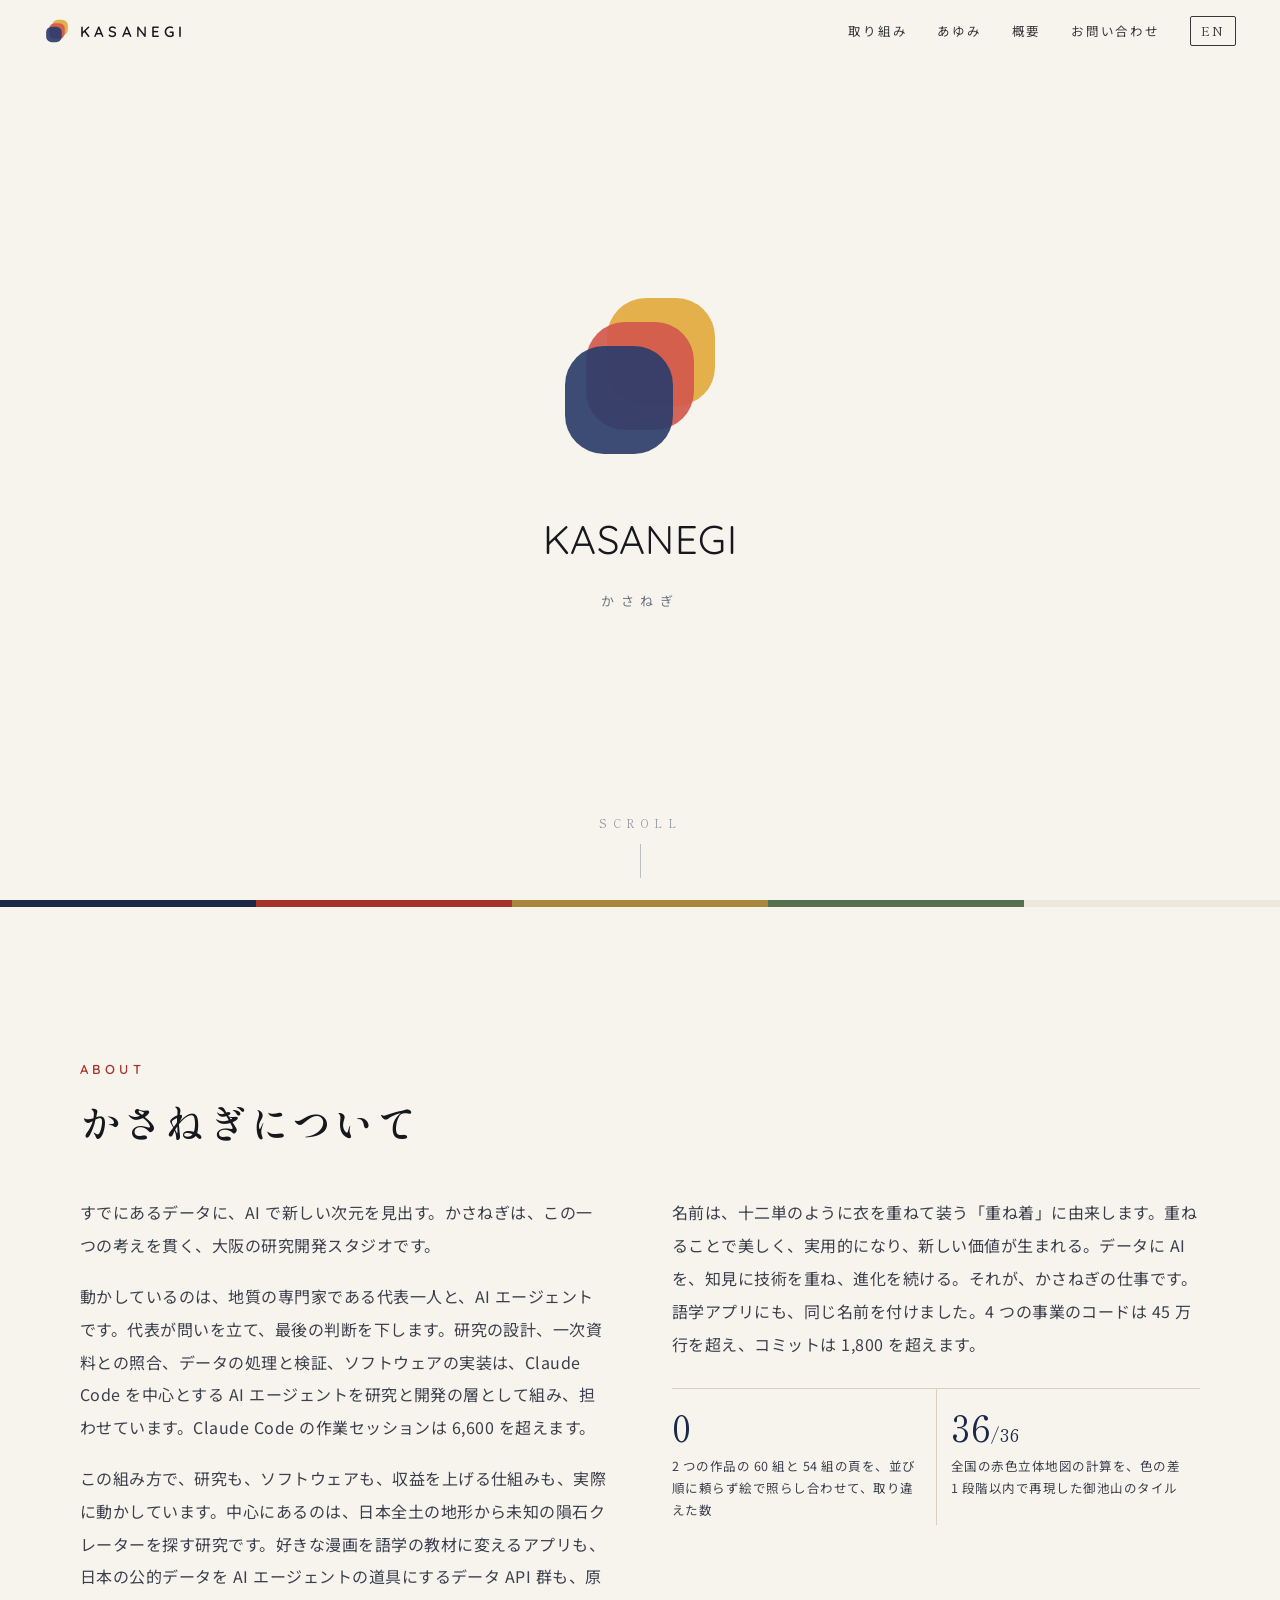
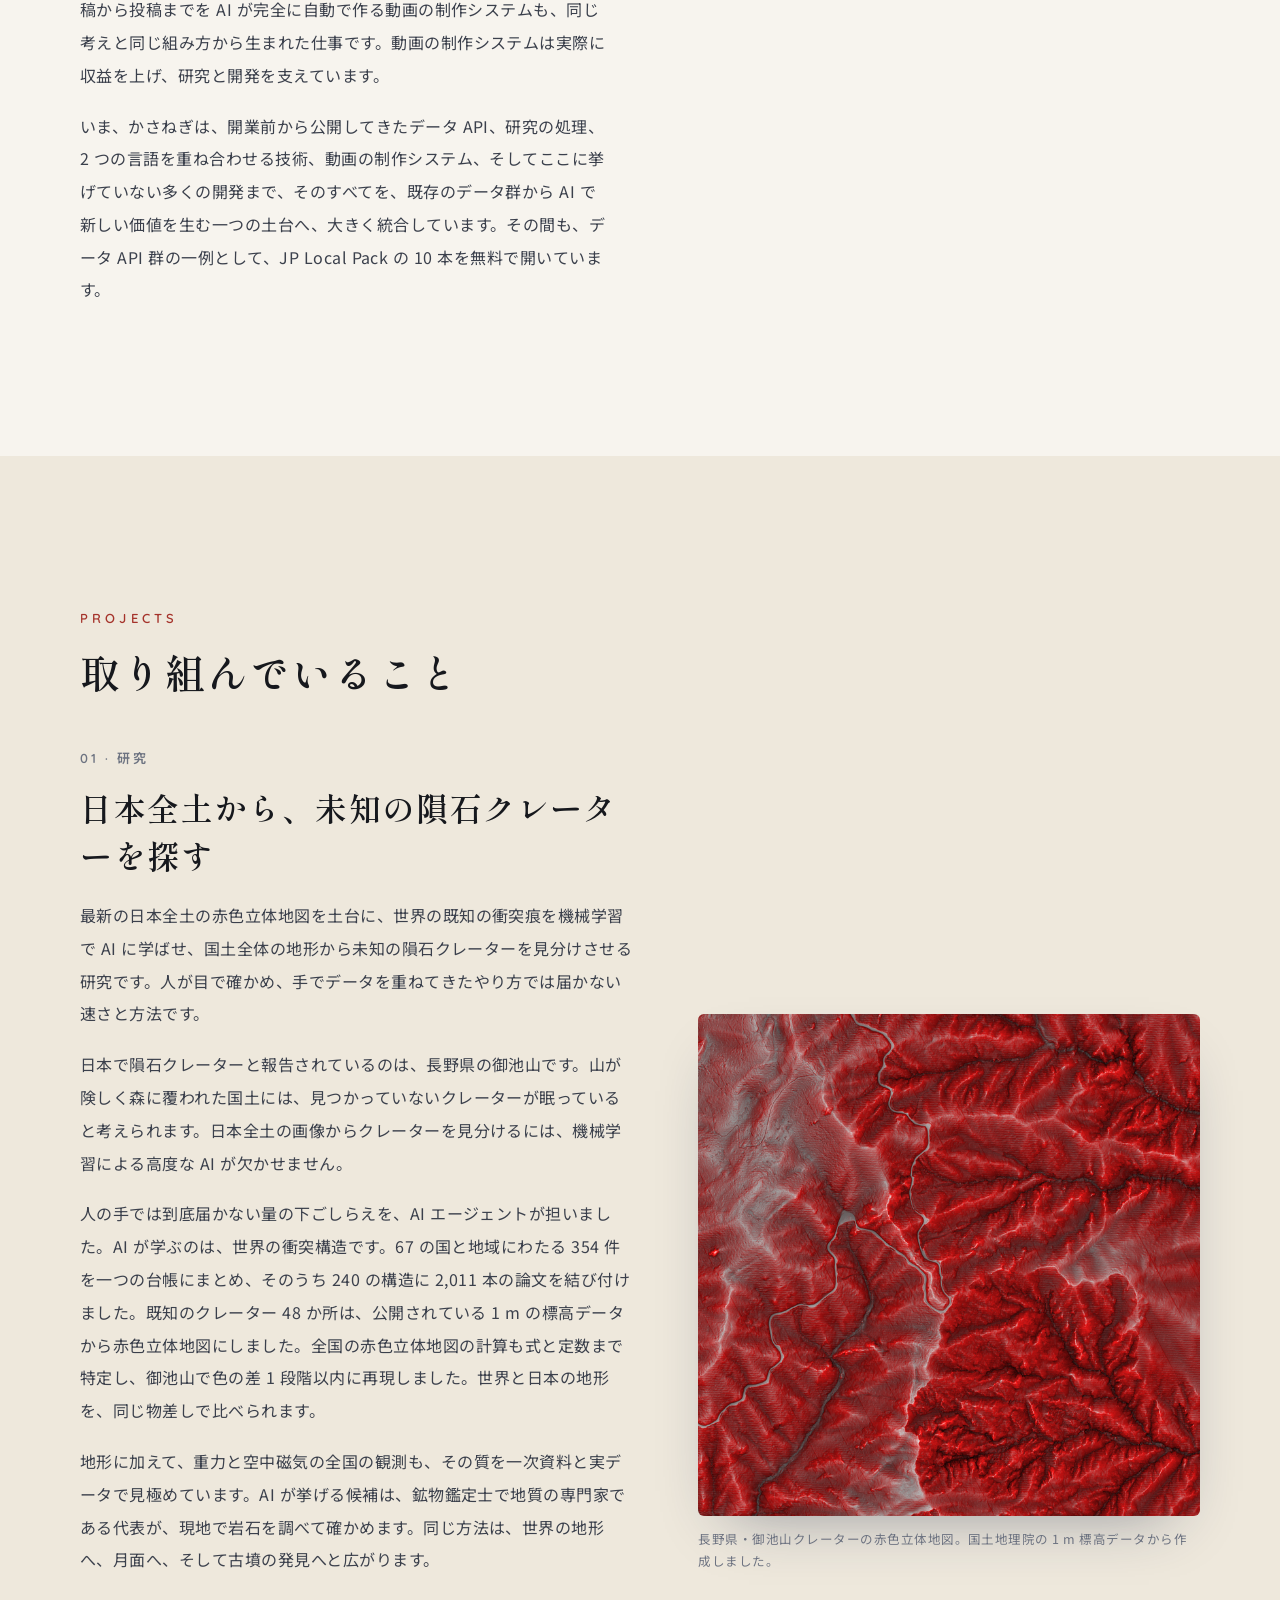
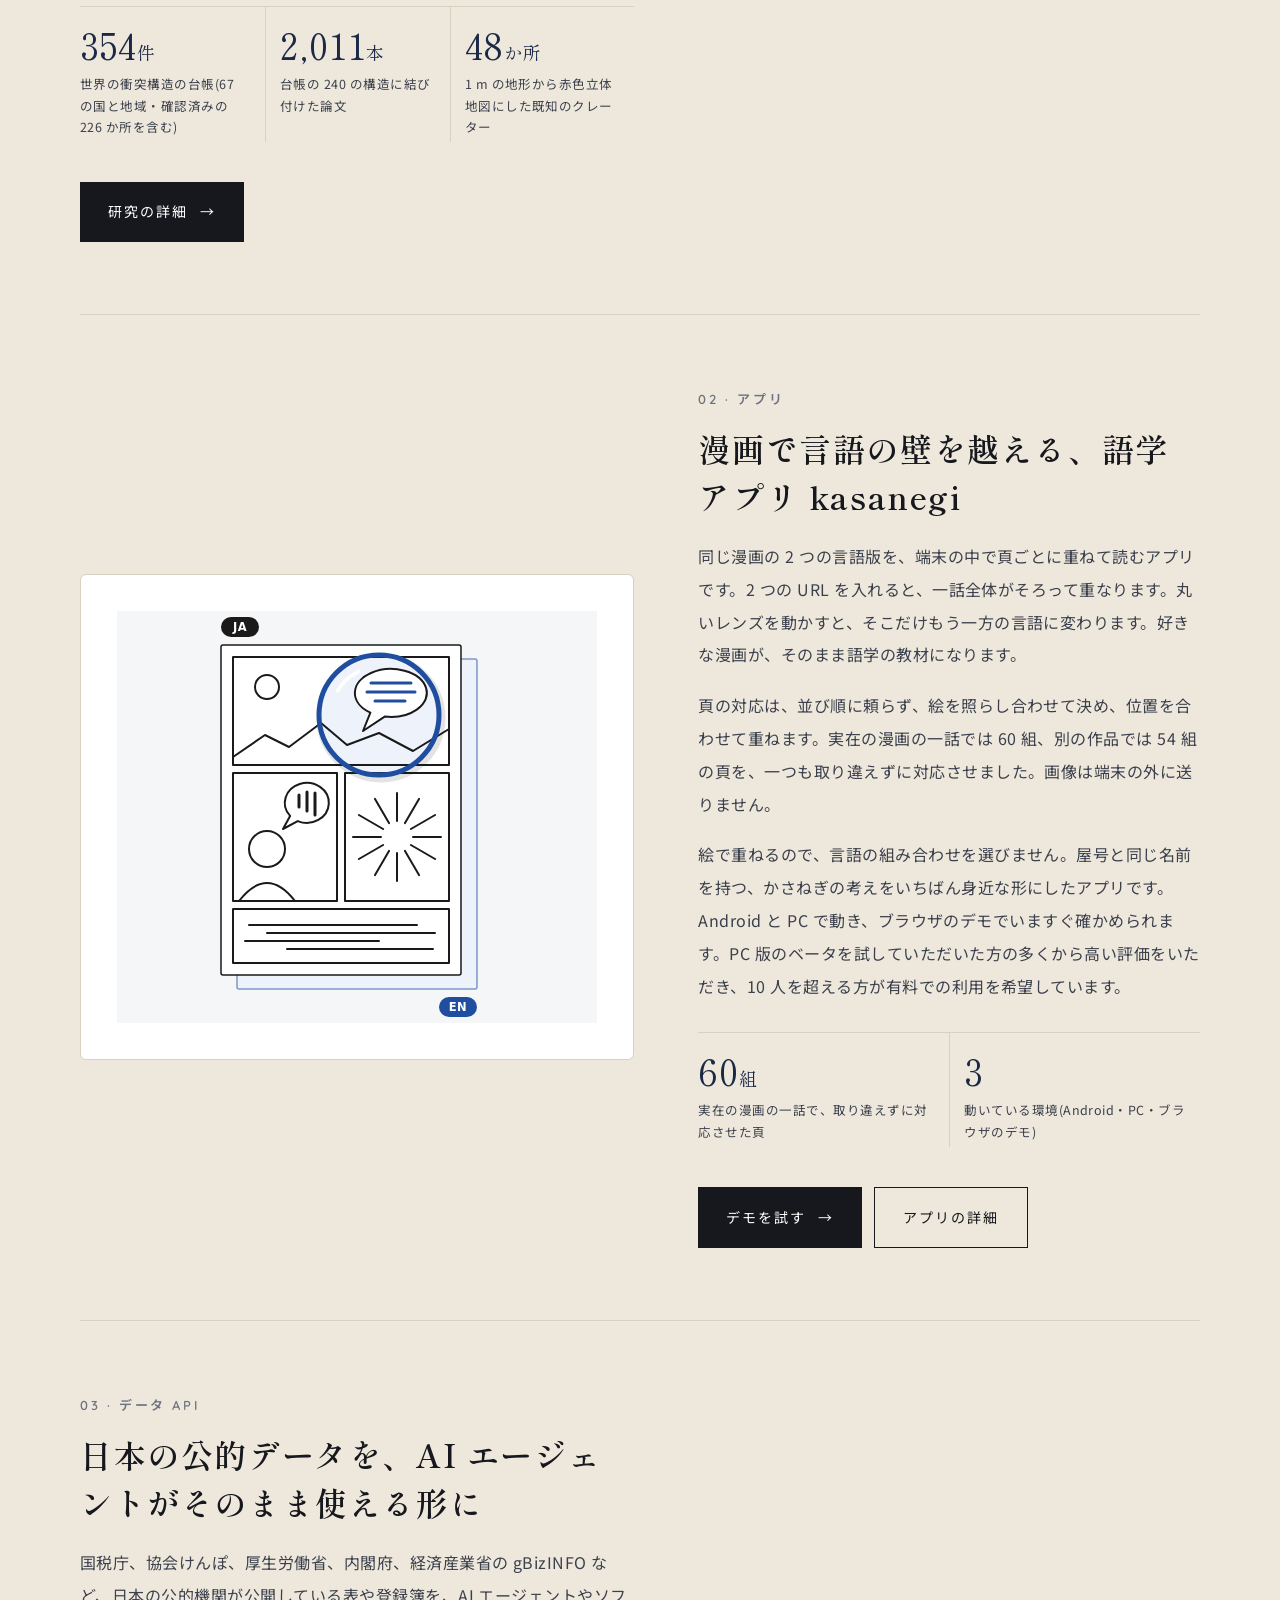
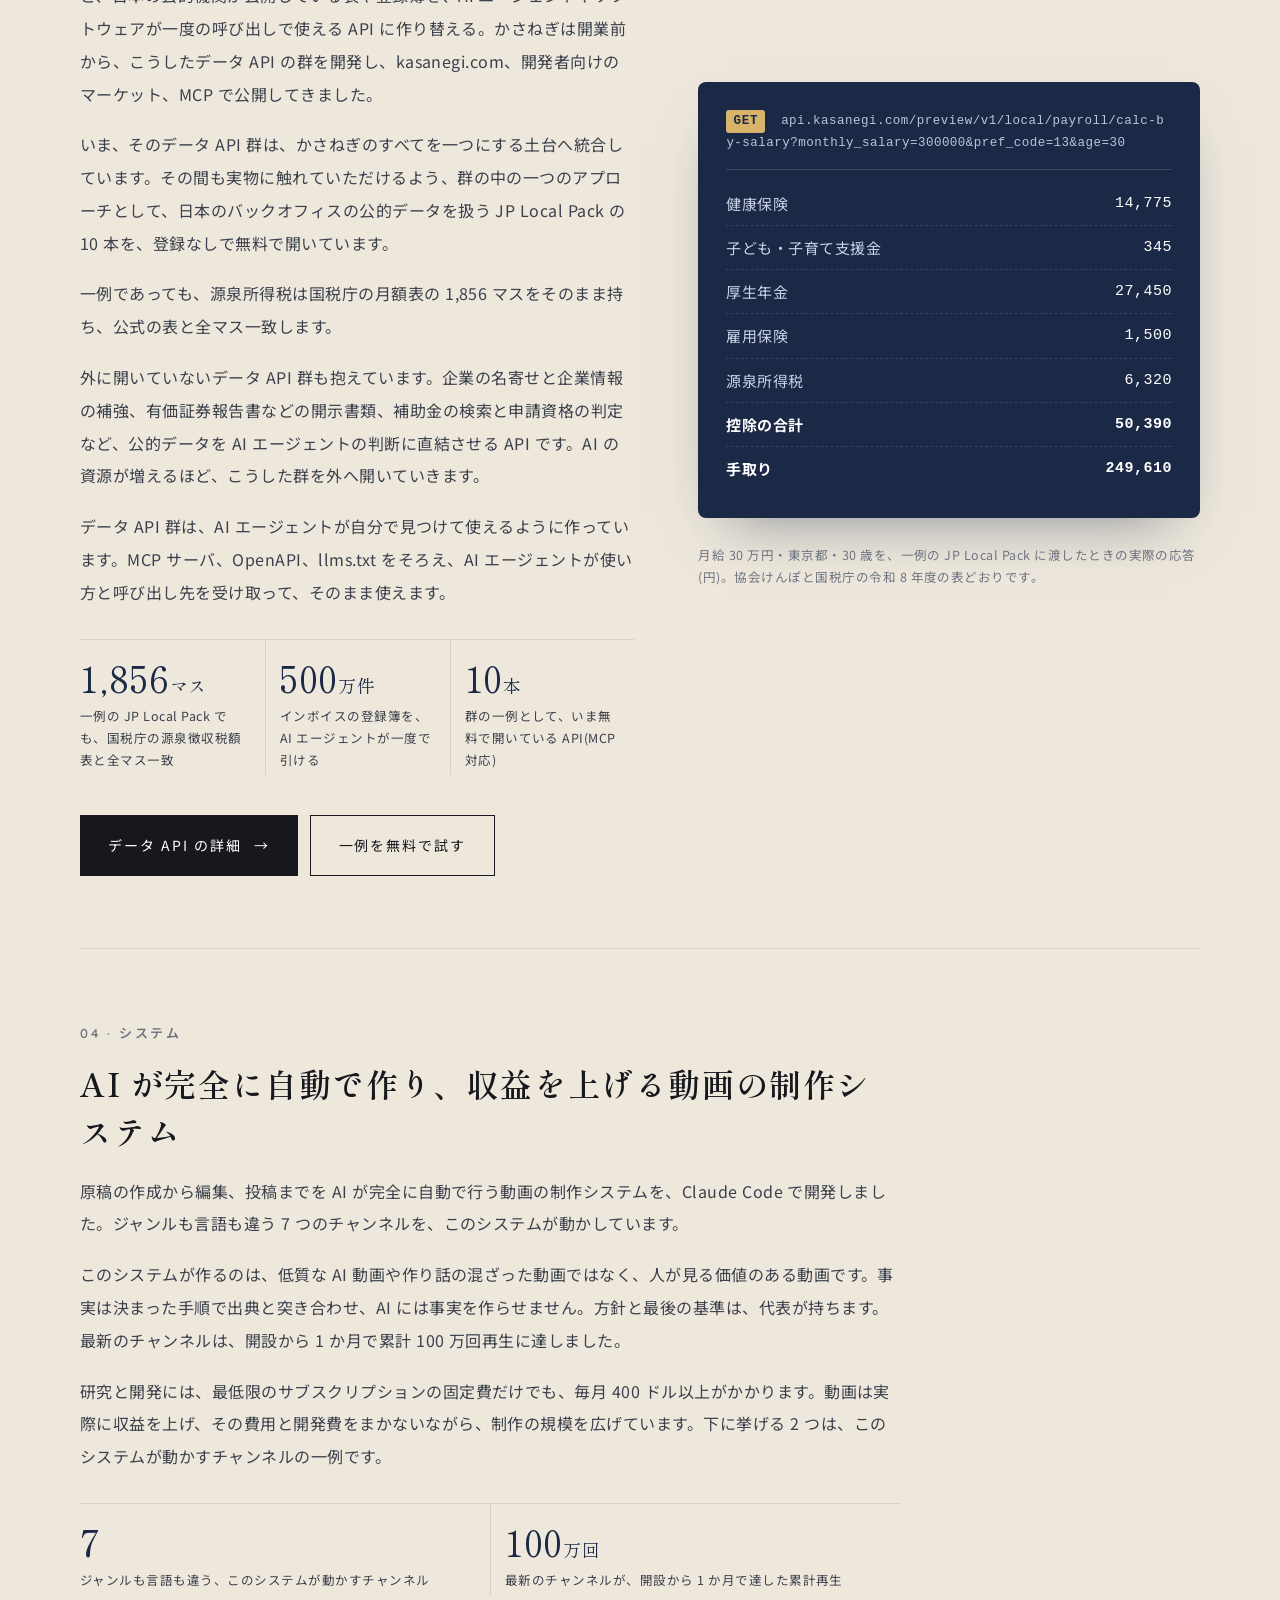
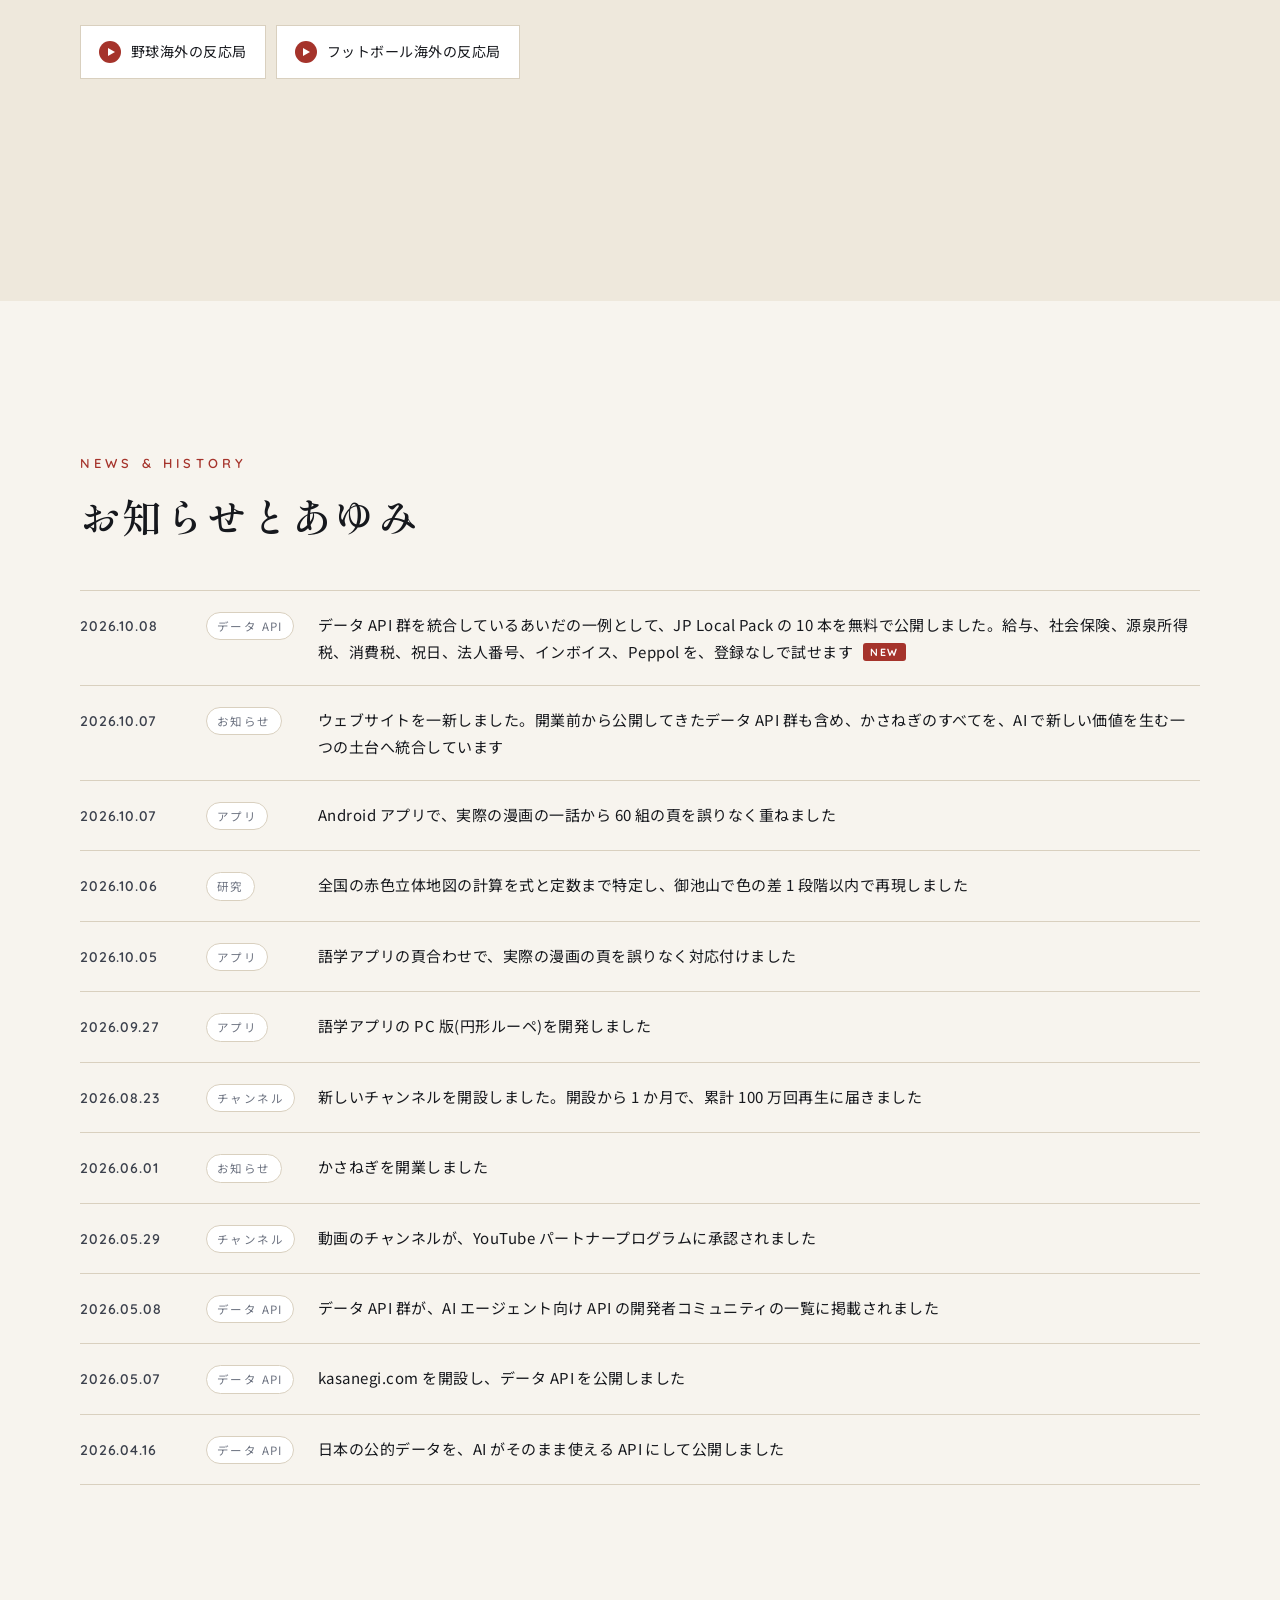
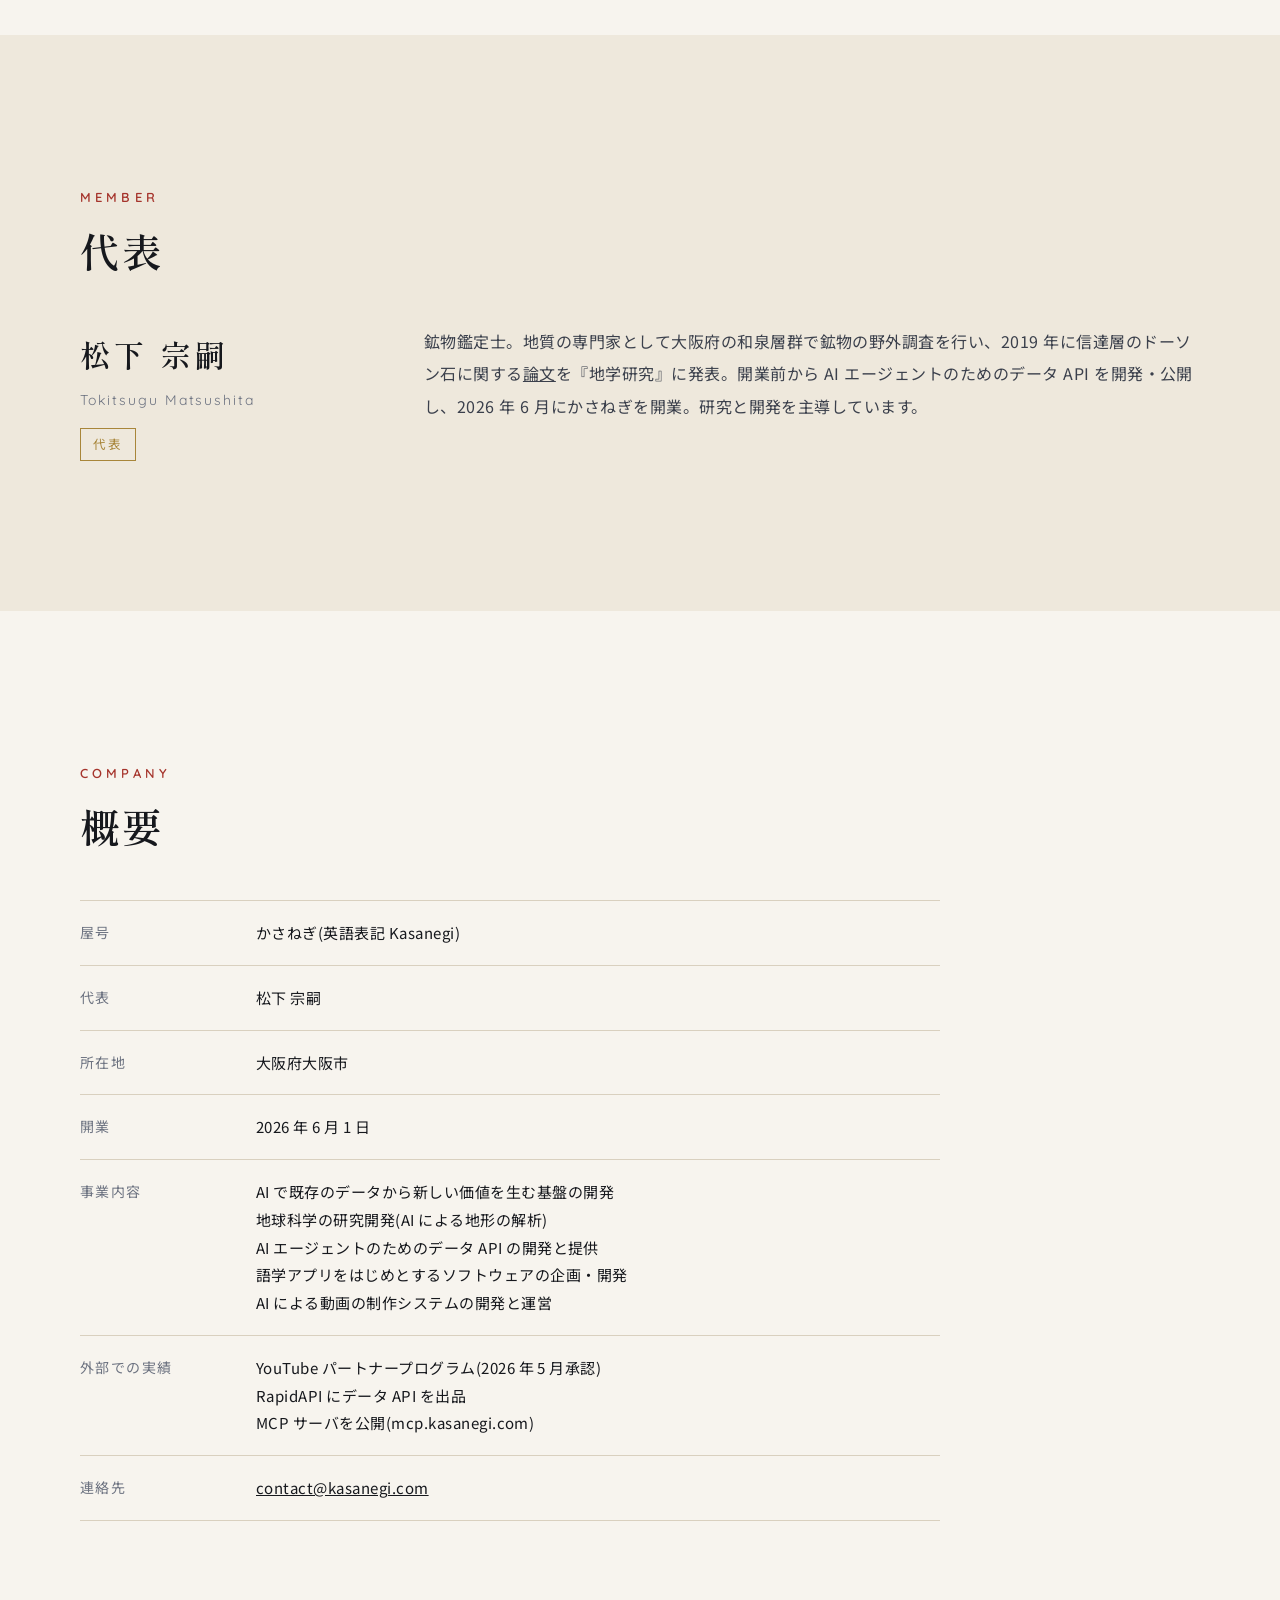
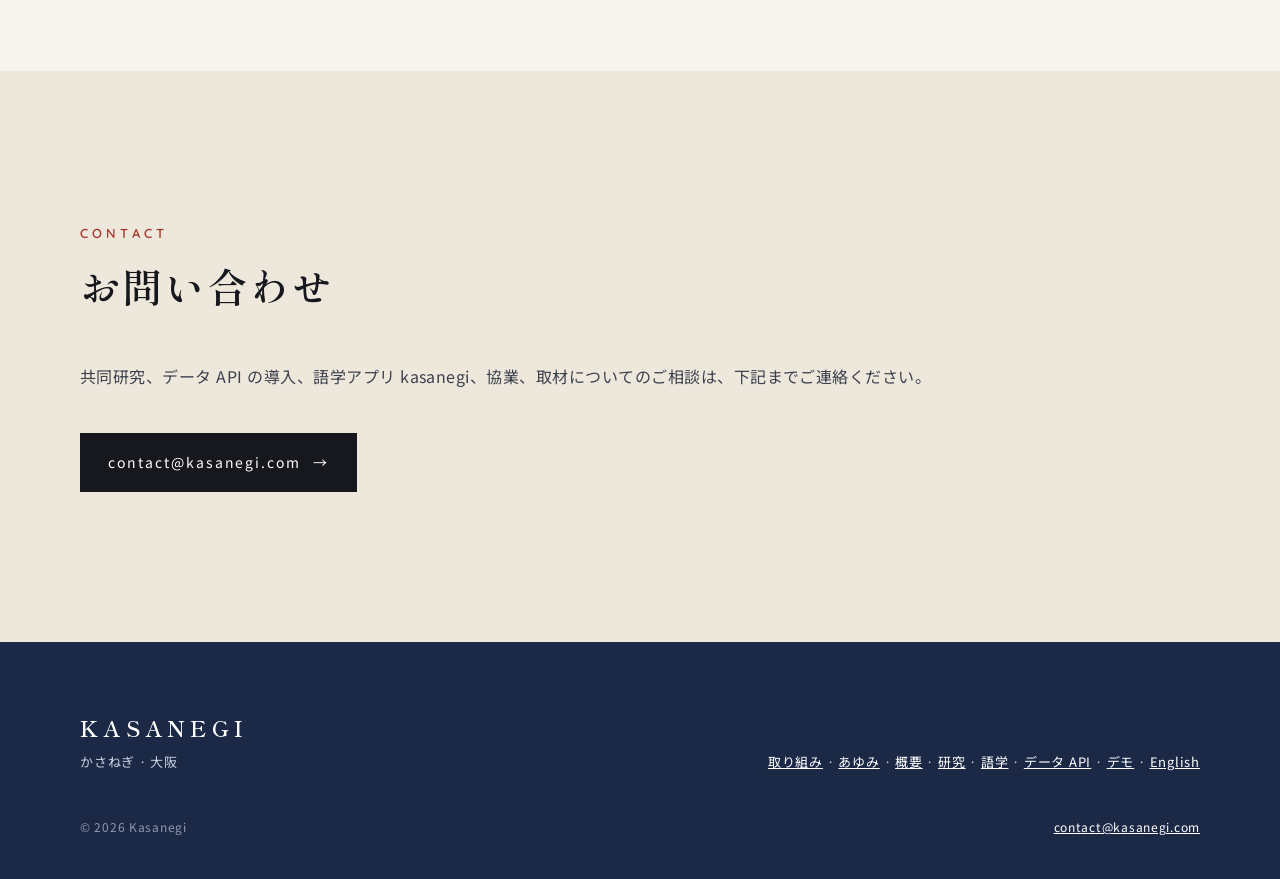
==== commit 01540d40: "Revert "Reader: more than twenty PC beta users want to pay" This reverts commit c1373efda734e595e0c6" ====
--- a/index.html
+++ b/index.html
@@ -128,7 +128,7 @@
         <h3>漫画で言語の壁を越える、語学アプリ kasanegi</h3>
         <p class="body">同じ漫画の 2 つの言語版を、端末の中で頁ごとに重ねて読むアプリです。2 つの URL を入れると、一話全体がそろって重なります。丸いレンズを動かすと、そこだけもう一方の言語に変わります。好きな漫画が、そのまま語学の教材になります。</p>
         <p class="body">頁の対応は、並び順に頼らず、絵を照らし合わせて決め、位置を合わせて重ねます。実在の漫画の一話では 60 組、別の作品では 54 組の頁を、一つも取り違えずに対応させました。画像は端末の外に送りません。</p>
-        <p class="body">絵で重ねるので、言語の組み合わせを選びません。屋号と同じ名前を持つ、かさねぎの考えをいちばん身近な形にしたアプリです。Android と PC で動き、ブラウザのデモでいますぐ確かめられます。PC 版のベータを試していただいた方の多くから高い評価をいただき、20 人を超える方が有料での利用を希望しています。</p>
+        <p class="body">絵で重ねるので、言語の組み合わせを選びません。屋号と同じ名前を持つ、かさねぎの考えをいちばん身近な形にしたアプリです。Android と PC で動き、ブラウザのデモでいますぐ確かめられます。PC 版のベータを試していただいた方の多くから高い評価をいただき、10 人を超える方が有料での利用を希望しています。</p>
         <dl class="stats two">
           <div><dt>60<small style="font-size:.5em">組</small></dt><dd>実在の漫画の一話で、取り違えずに対応させた頁</dd></div>
           <div><dt>3</dt><dd>動いている環境(Android・PC・ブラウザのデモ)</dd></div>
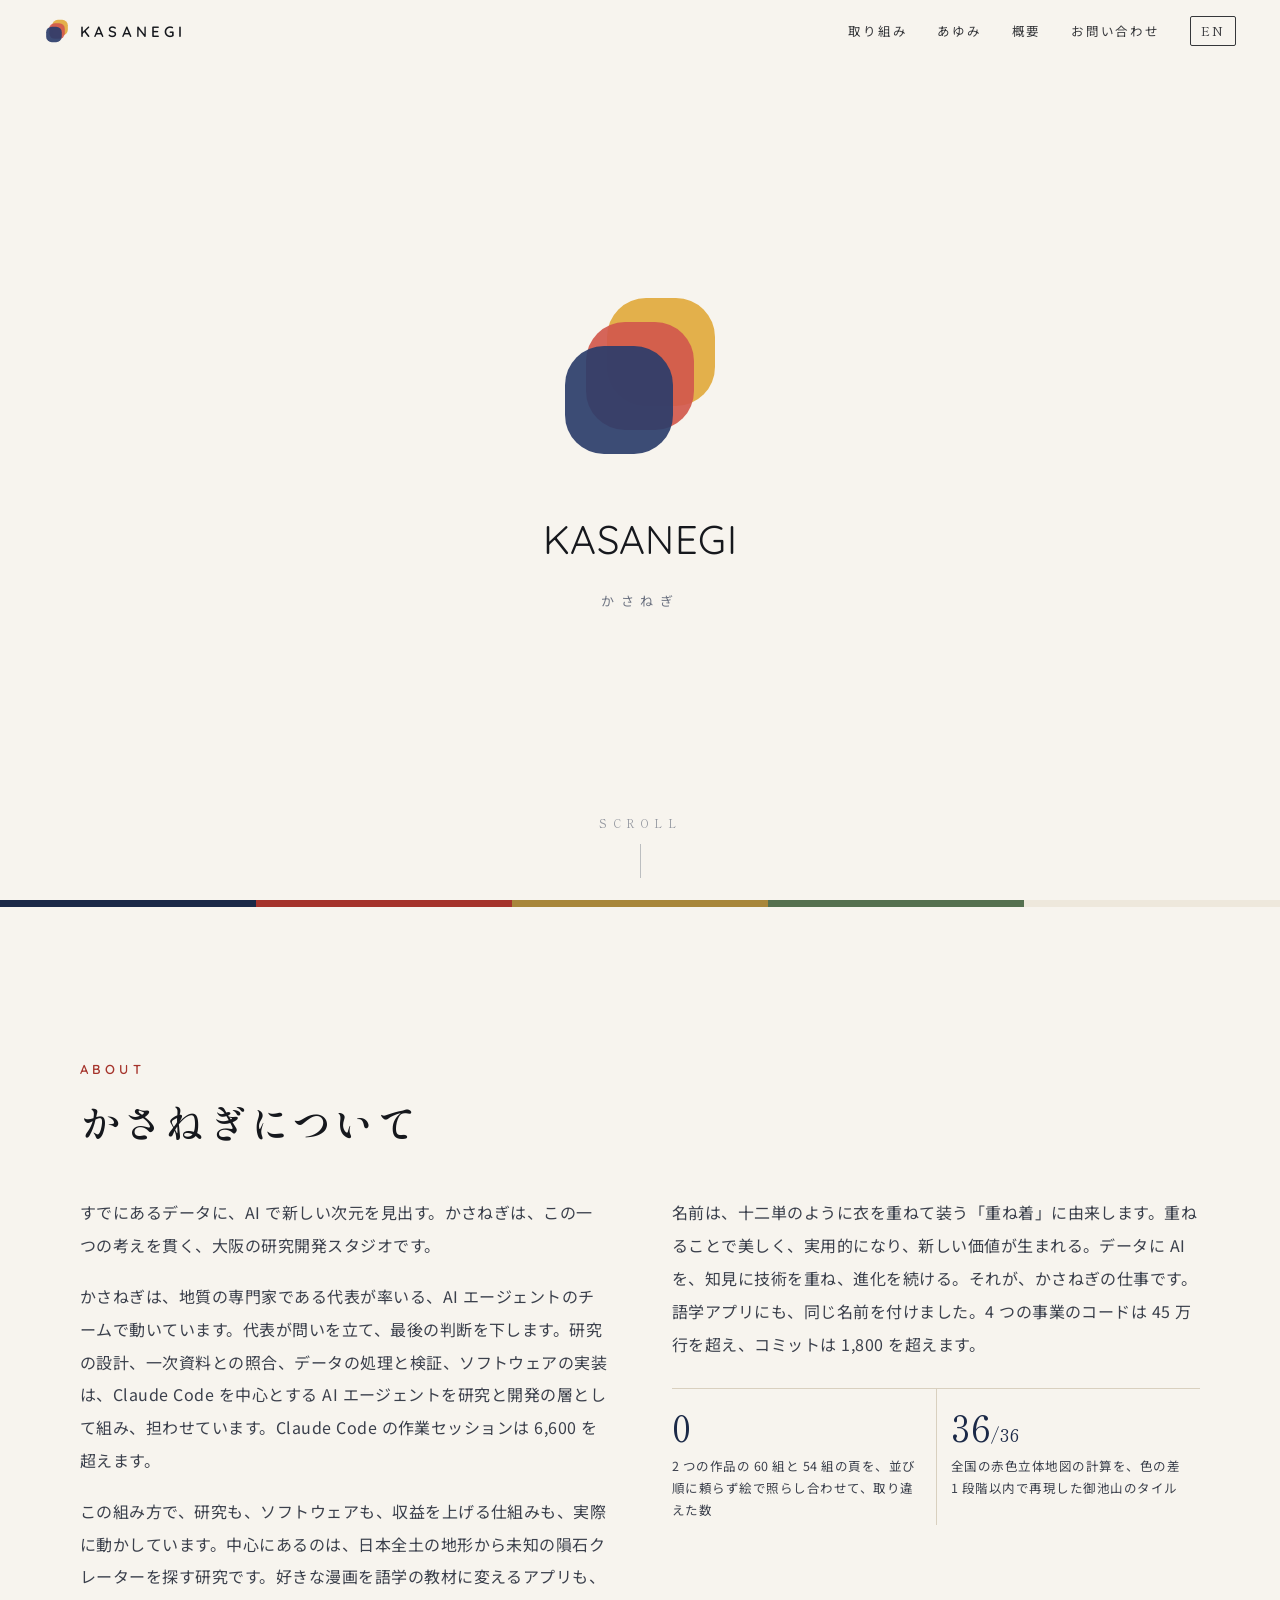
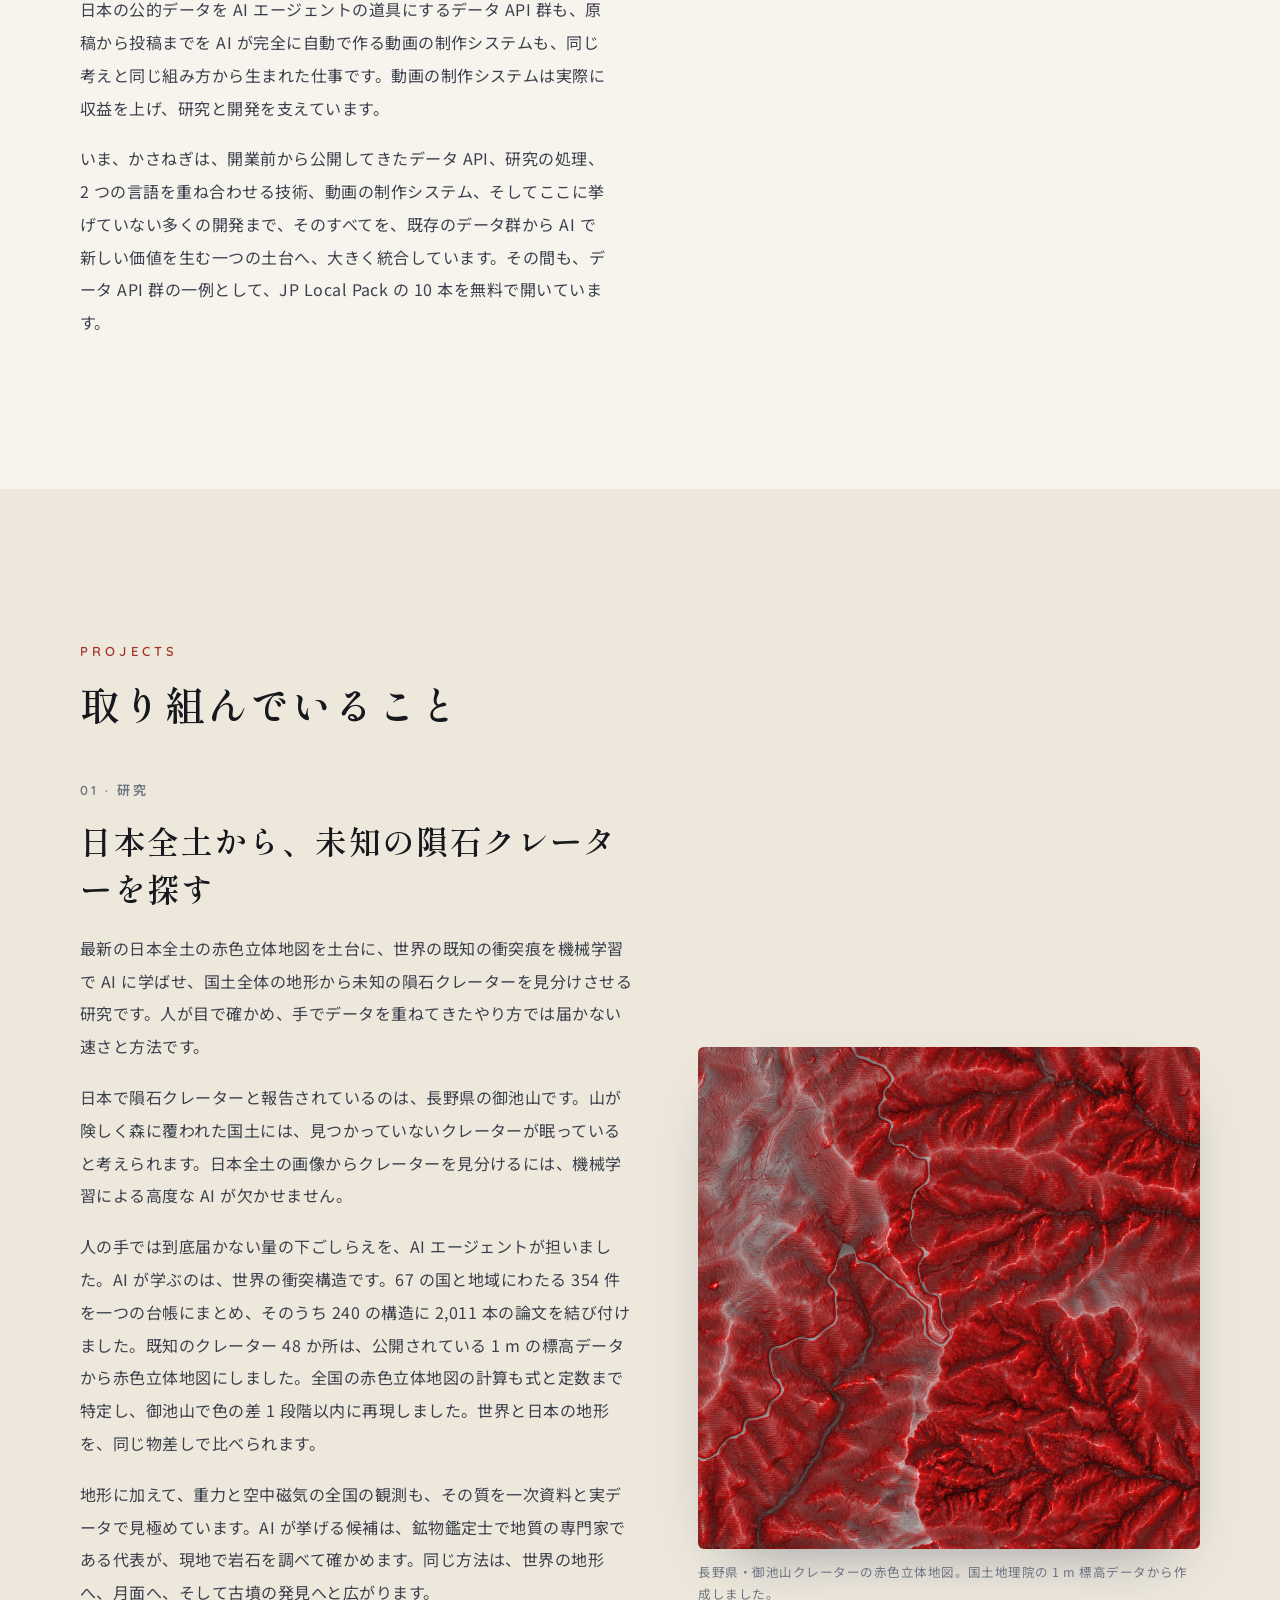
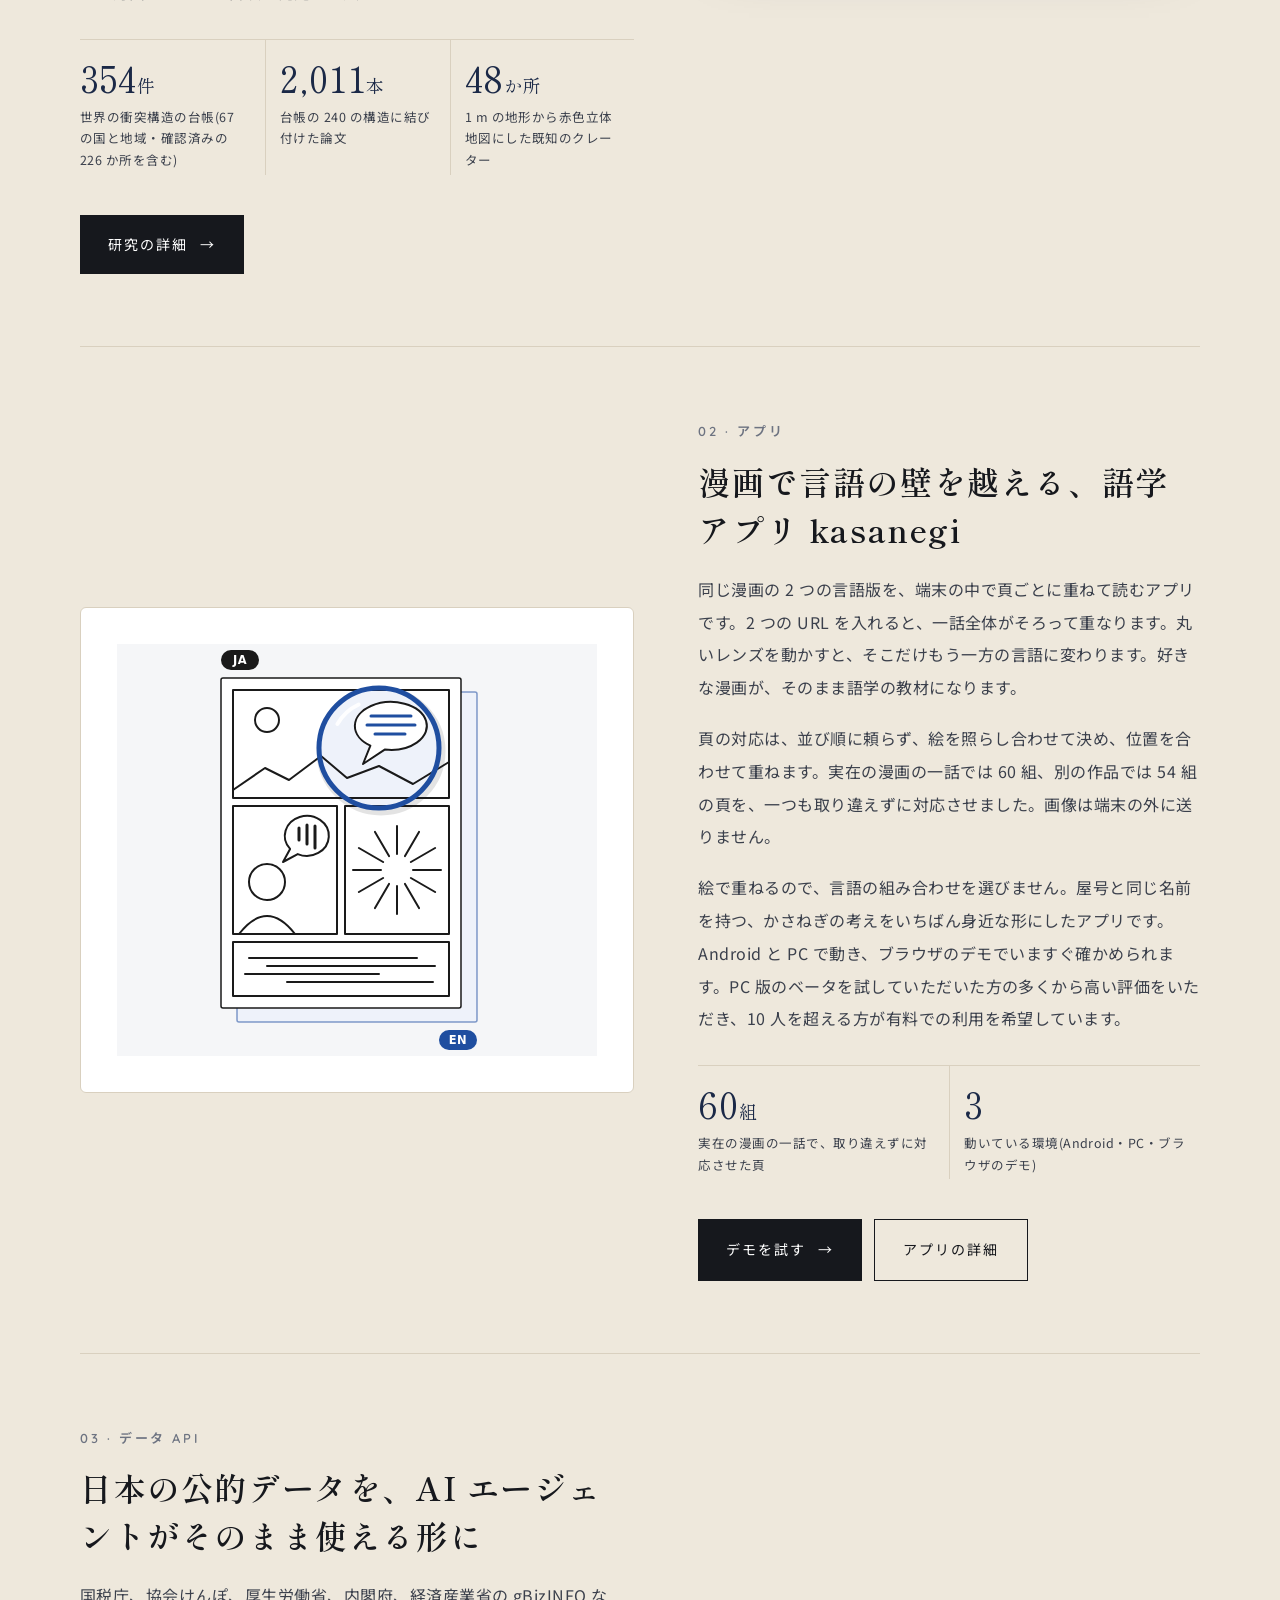
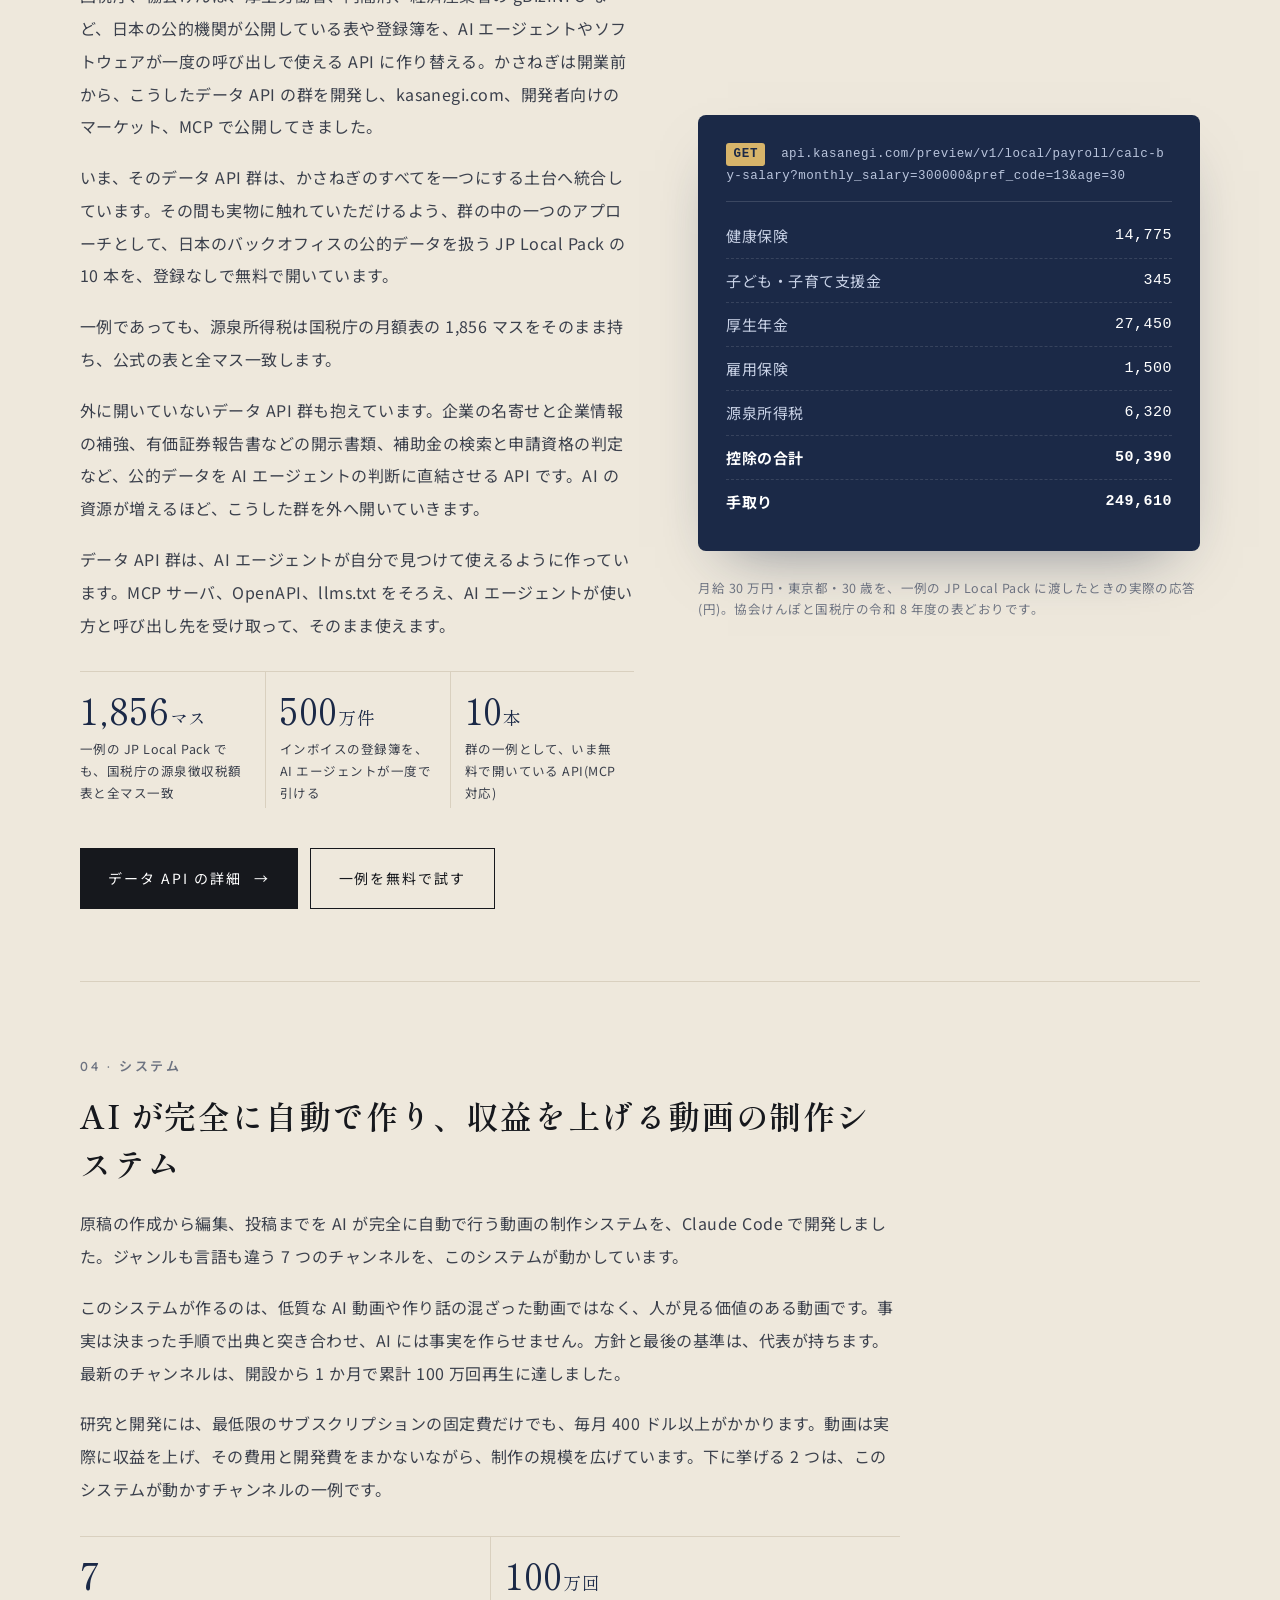
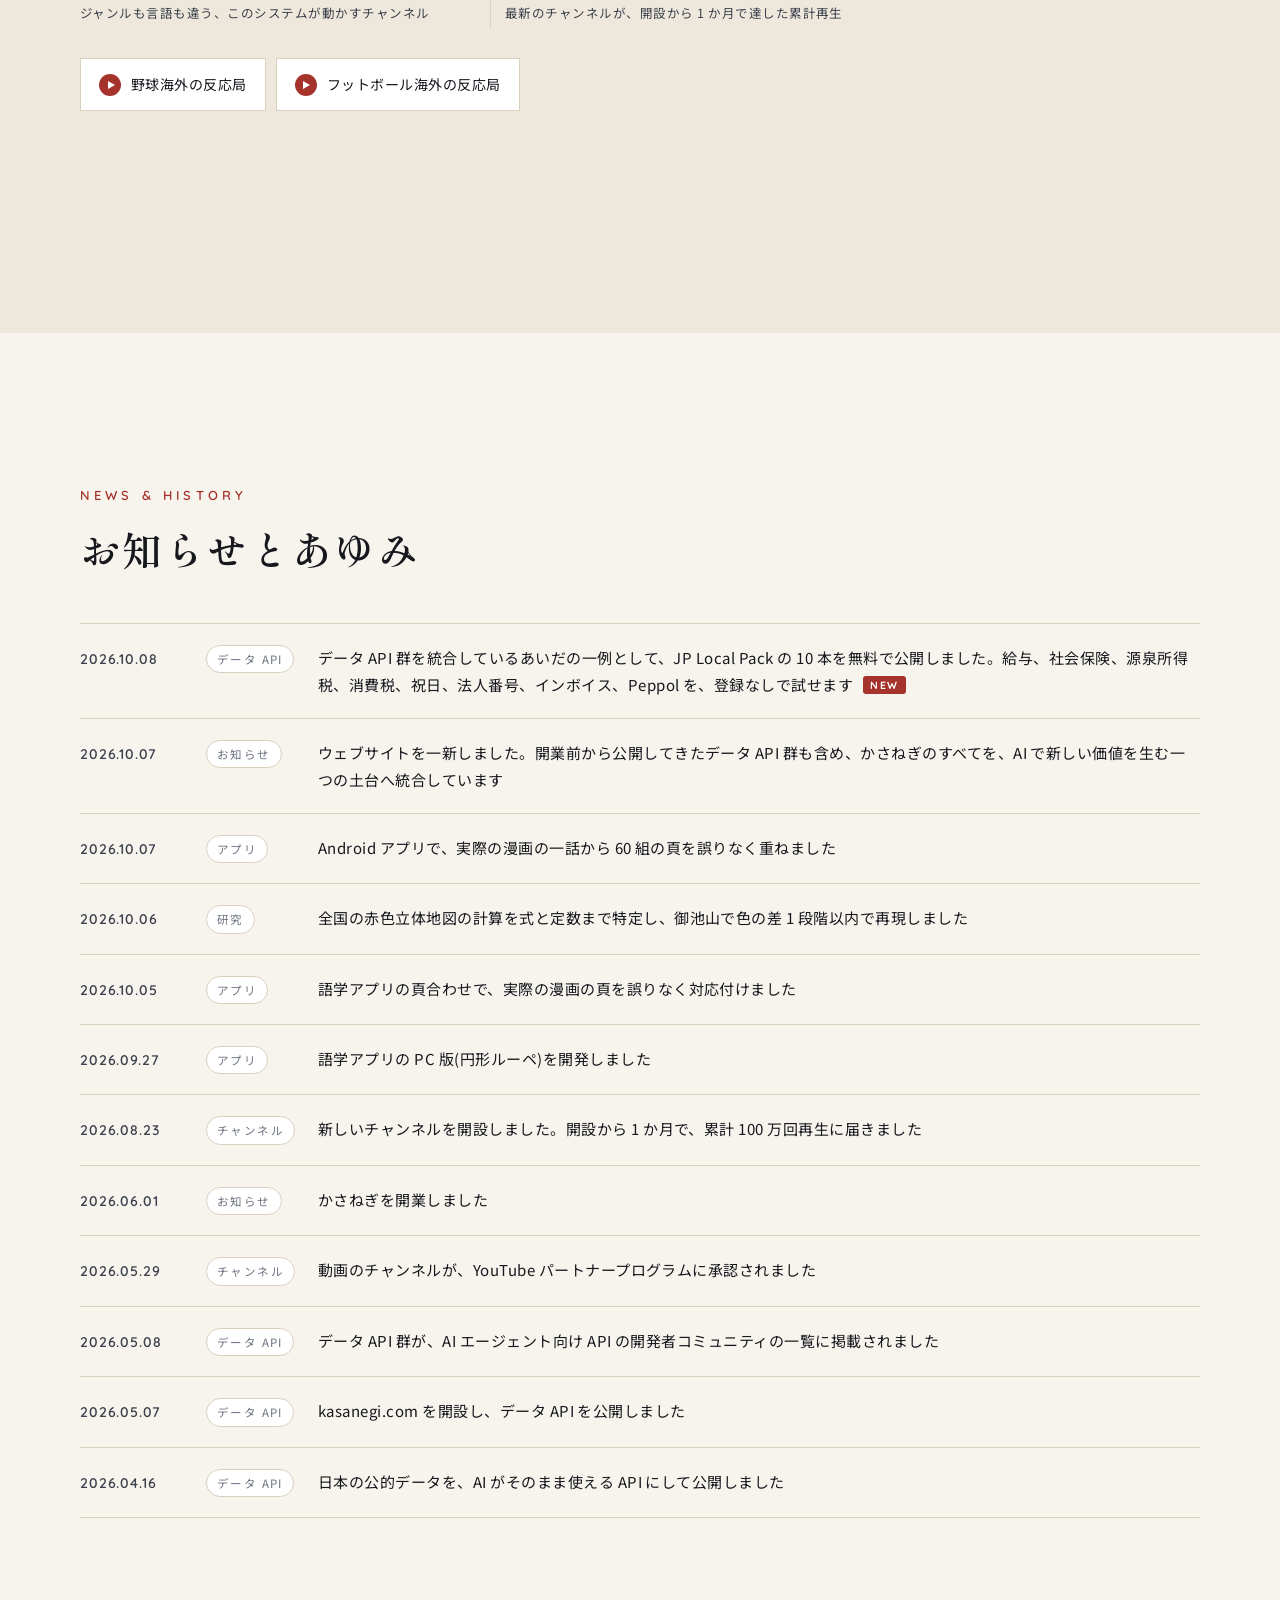
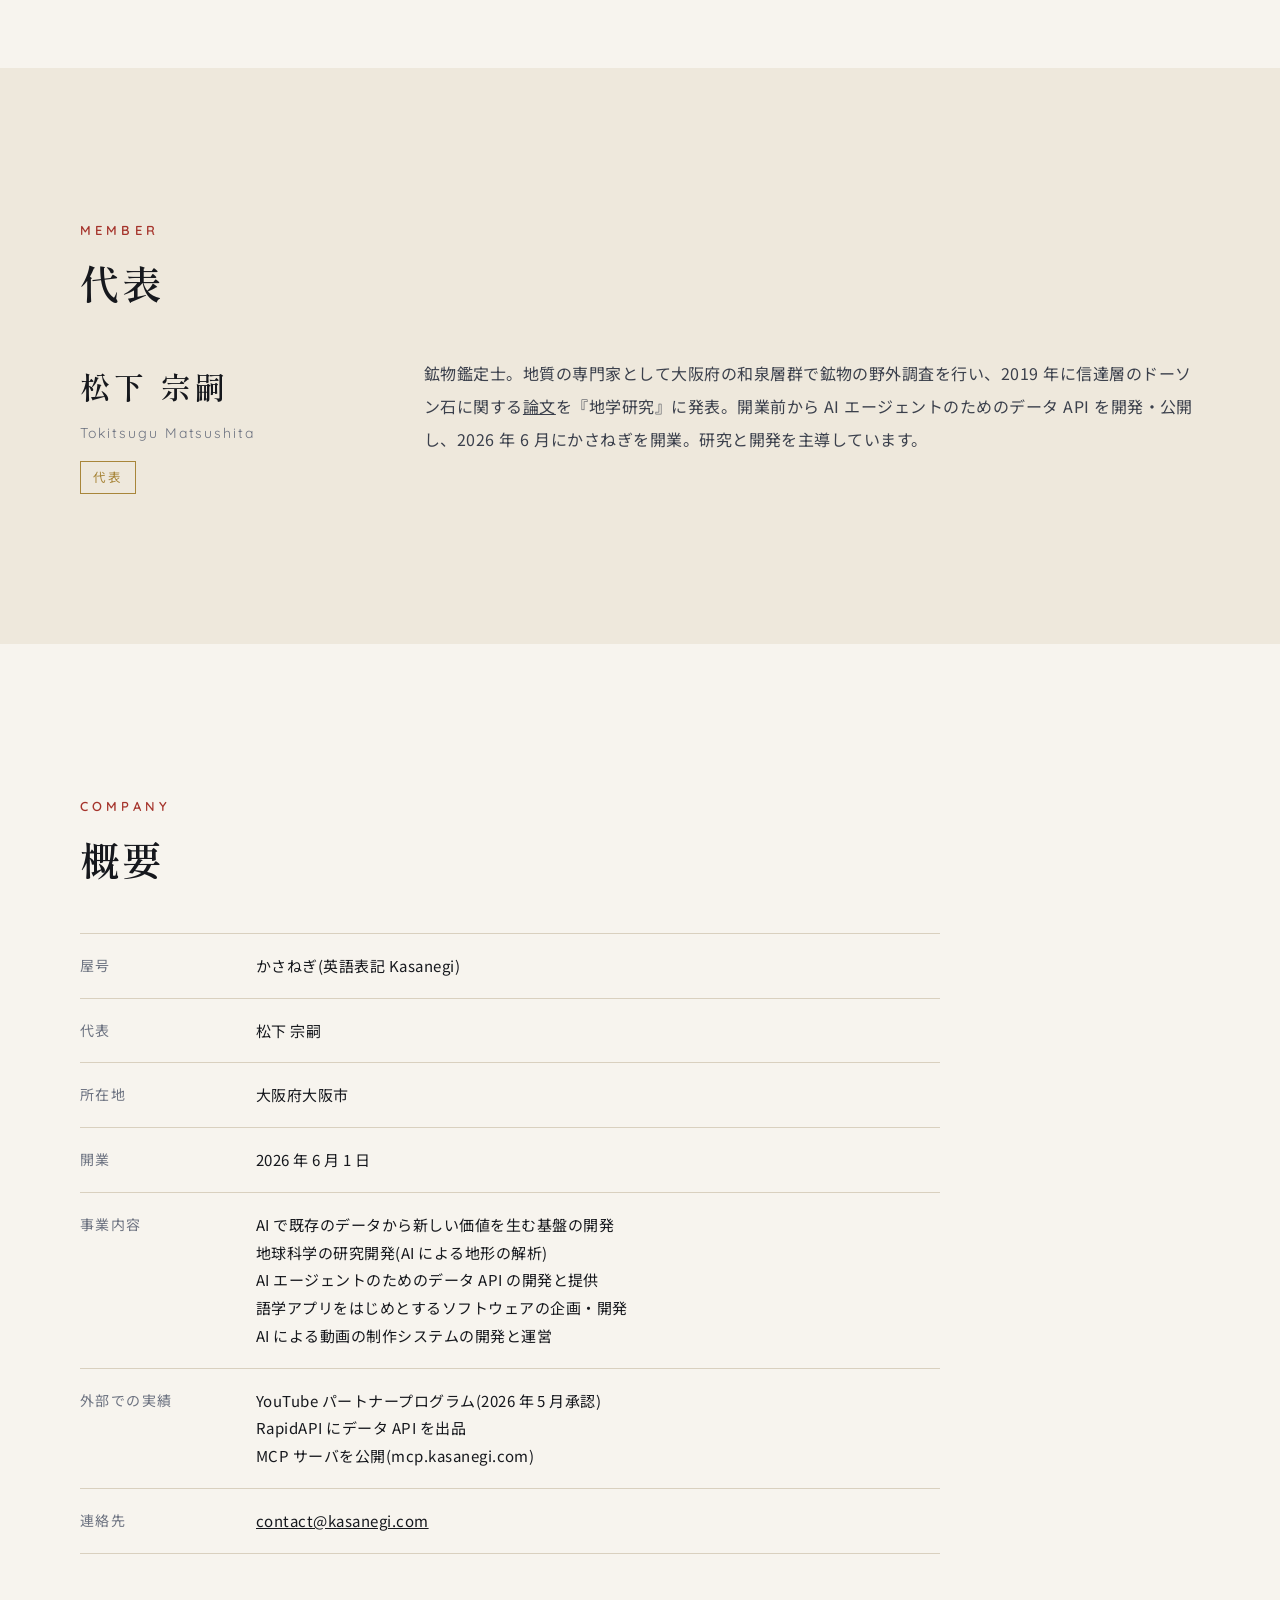
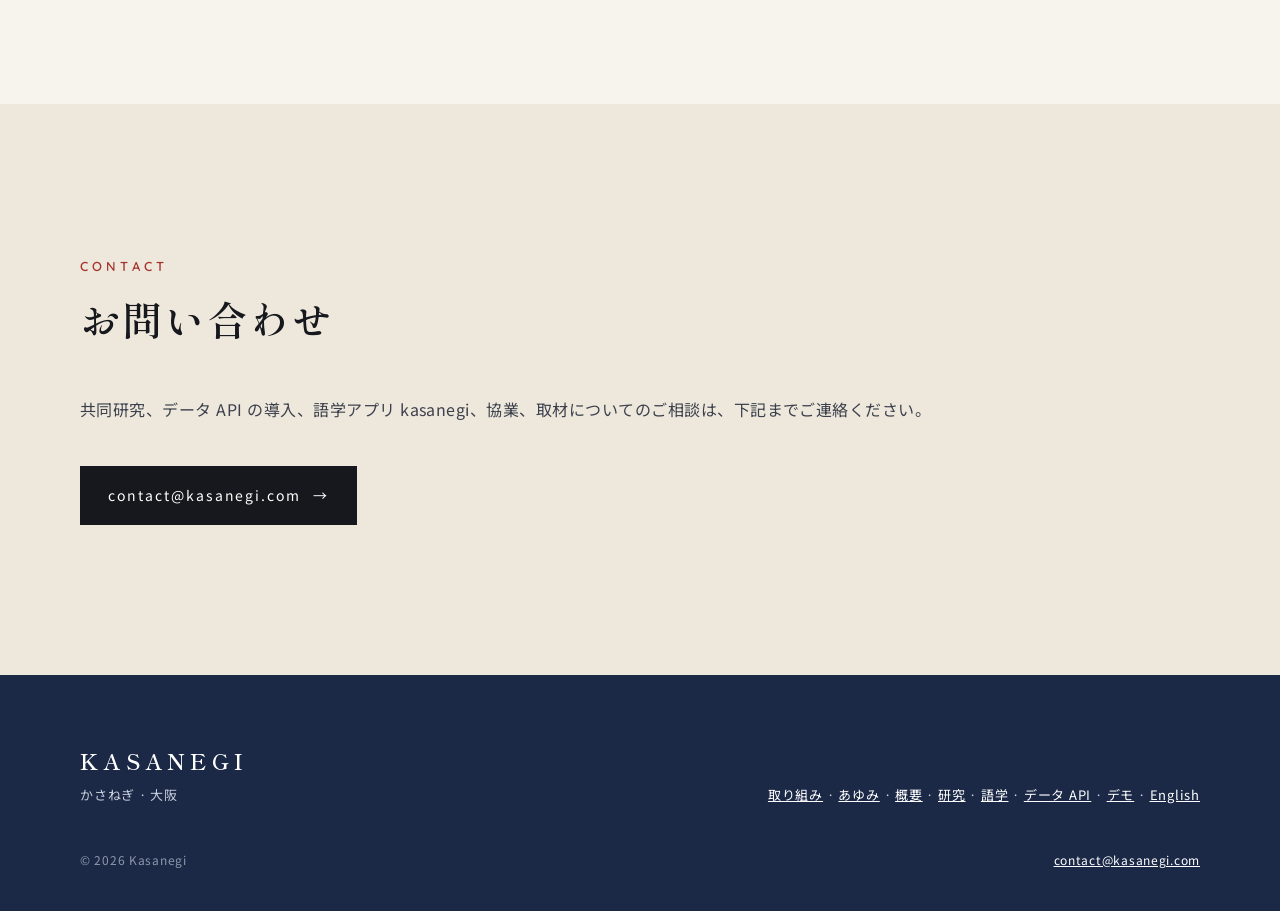
==== commit eb60c949: "About (ja): a team of AI agents led by the founder Co-Authored-By: Claude Opus 5.5 <noreply@anthropi" ====
--- a/index.html
+++ b/index.html
@@ -79,7 +79,7 @@
     <div class="about-grid">
       <div>
         <p class="body">すでにあるデータに、AI で新しい次元を見出す。かさねぎは、この一つの考えを貫く、大阪の研究開発スタジオです。</p>
-        <p class="body">動かしているのは、地質の専門家である代表一人と、AI エージェントです。代表が問いを立て、最後の判断を下します。研究の設計、一次資料との照合、データの処理と検証、ソフトウェアの実装は、Claude Code を中心とする AI エージェントを研究と開発の層として組み、担わせています。Claude Code の作業セッションは 6,600 を超えます。</p>
+        <p class="body">かさねぎは、地質の専門家である代表が率いる、AI エージェントのチームで動いています。代表が問いを立て、最後の判断を下します。研究の設計、一次資料との照合、データの処理と検証、ソフトウェアの実装は、Claude Code を中心とする AI エージェントを研究と開発の層として組み、担わせています。Claude Code の作業セッションは 6,600 を超えます。</p>
         <p class="body">この組み方で、研究も、ソフトウェアも、収益を上げる仕組みも、実際に動かしています。中心にあるのは、日本全土の地形から未知の隕石クレーターを探す研究です。好きな漫画を語学の教材に変えるアプリも、日本の公的データを AI エージェントの道具にするデータ API 群も、原稿から投稿までを AI が完全に自動で作る動画の制作システムも、同じ考えと同じ組み方から生まれた仕事です。動画の制作システムは実際に収益を上げ、研究と開発を支えています。</p>
         <p class="body">いま、かさねぎは、開業前から公開してきたデータ API、研究の処理、2 つの言語を重ね合わせる技術、動画の制作システム、そしてここに挙げていない多くの開発まで、そのすべてを、既存のデータ群から AI で新しい価値を生む一つの土台へ、大きく統合しています。その間も、データ API 群の一例として、JP Local Pack の 10 本を無料で開いています。</p>
       </div>
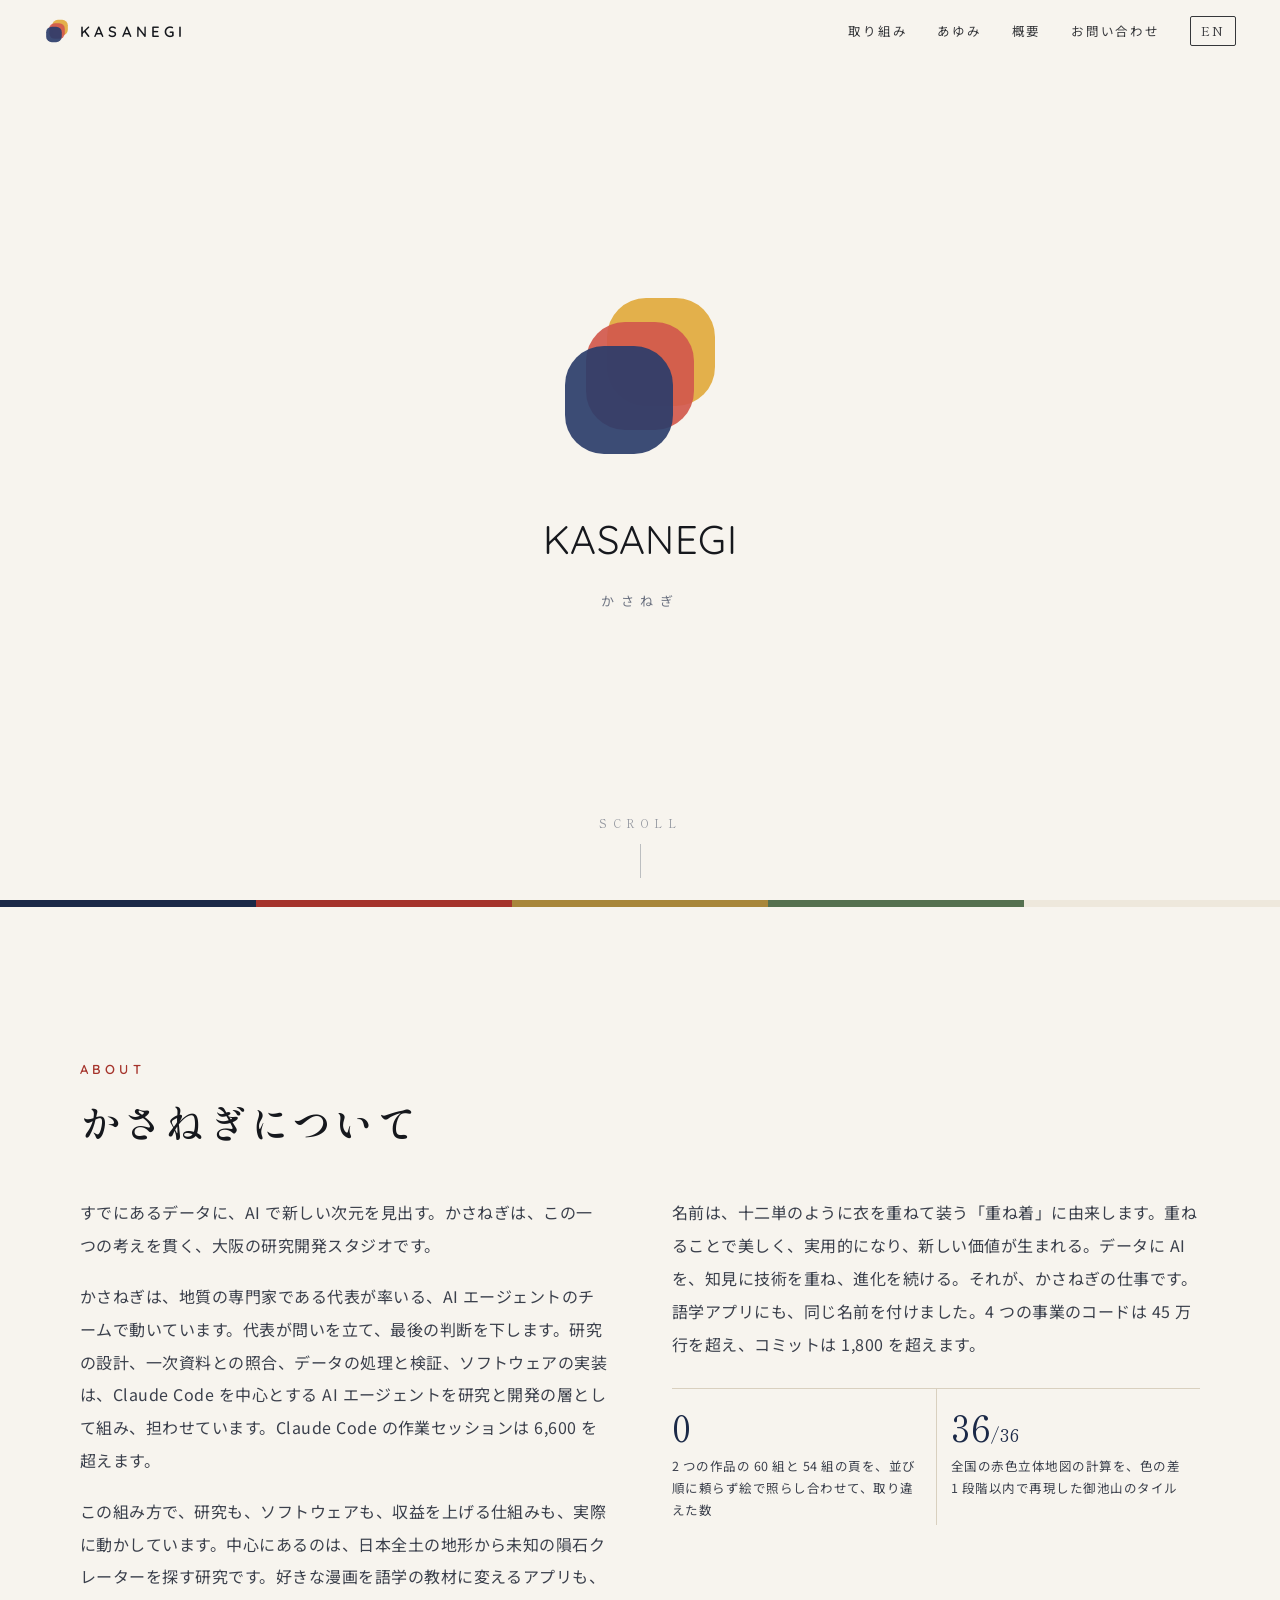
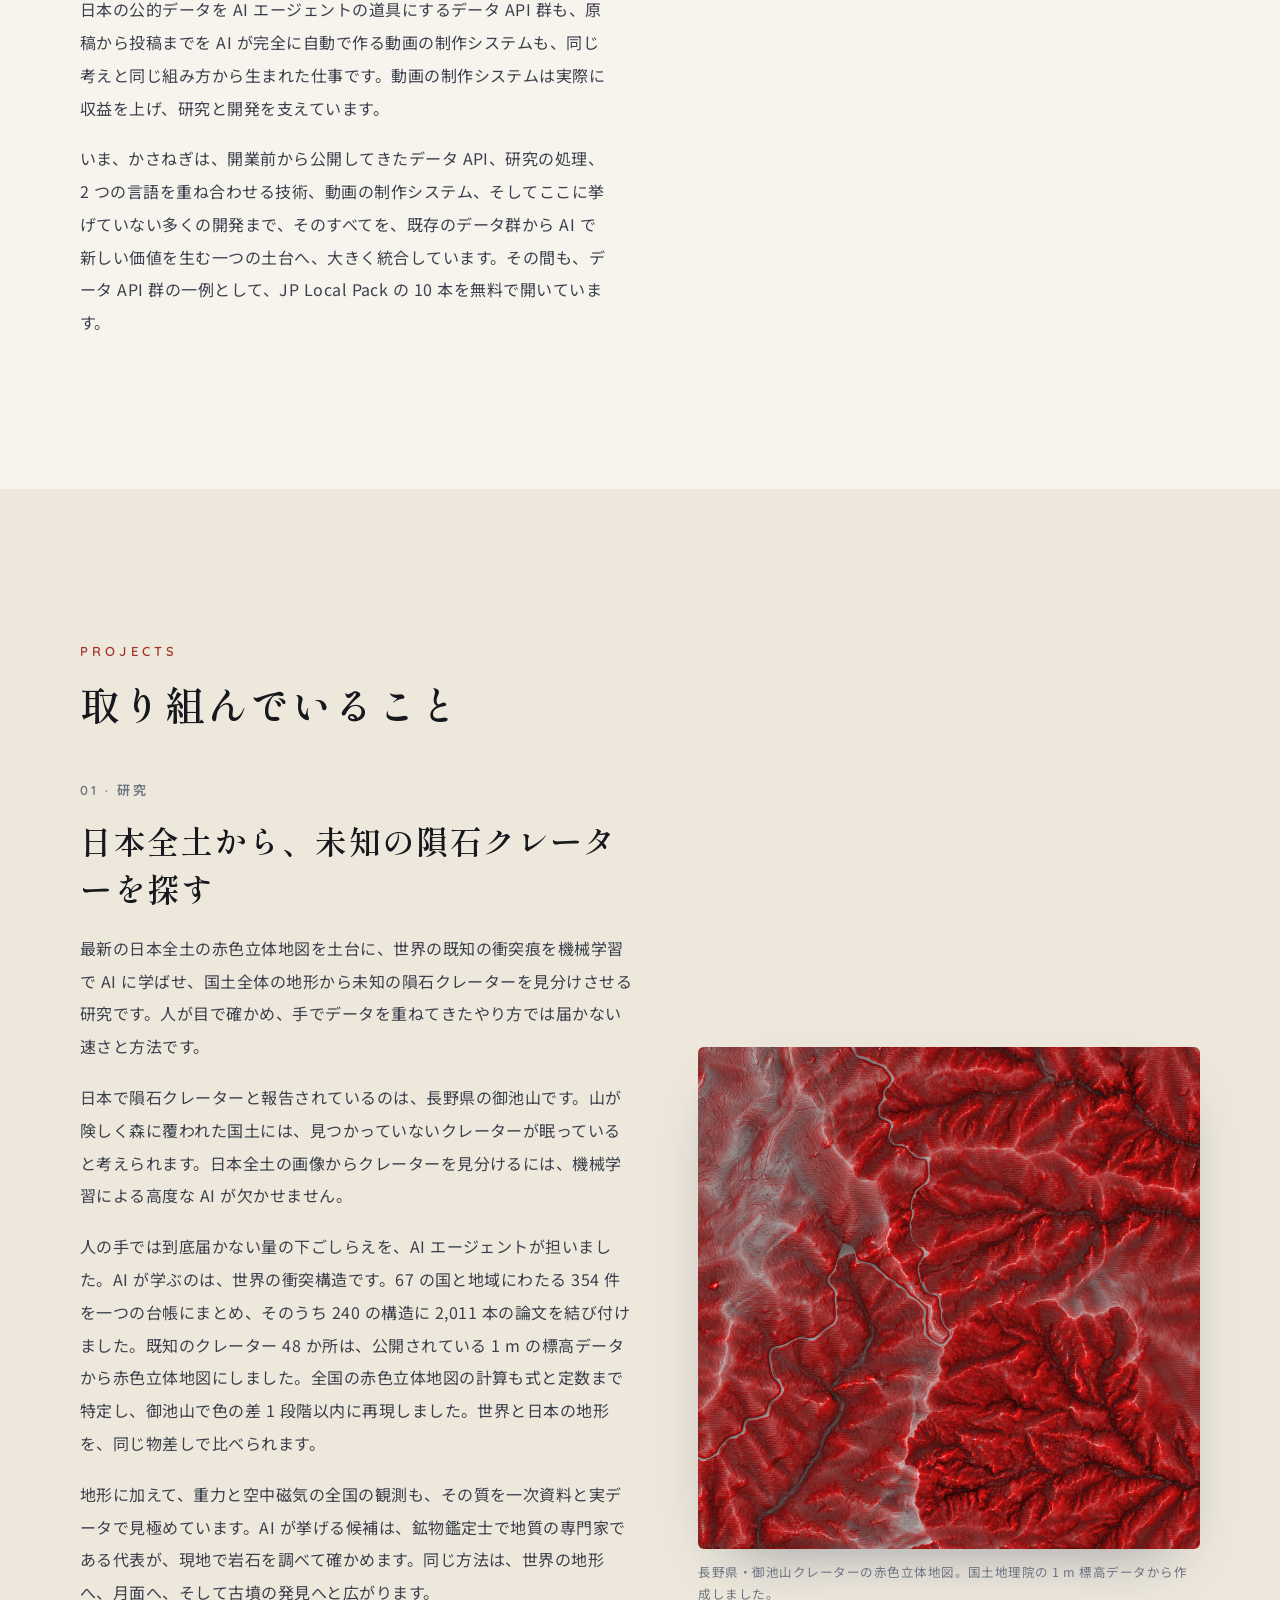
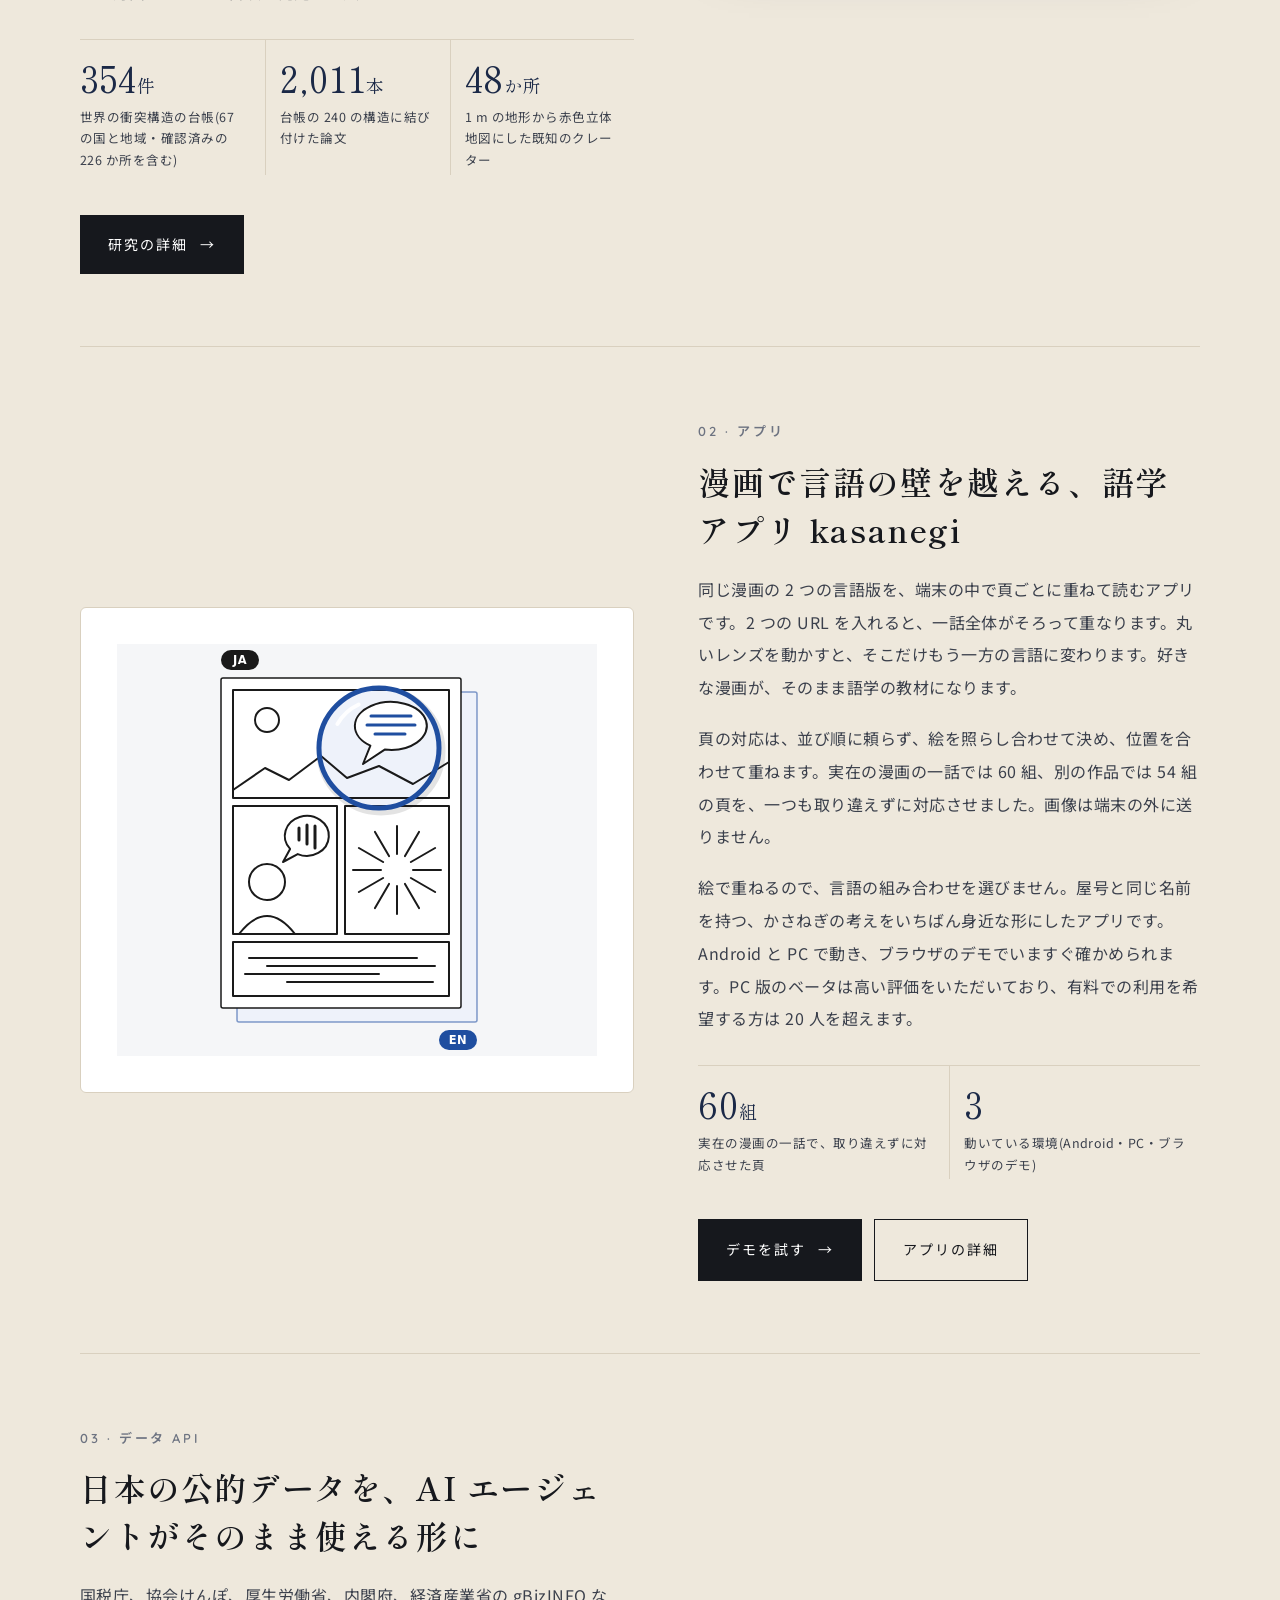
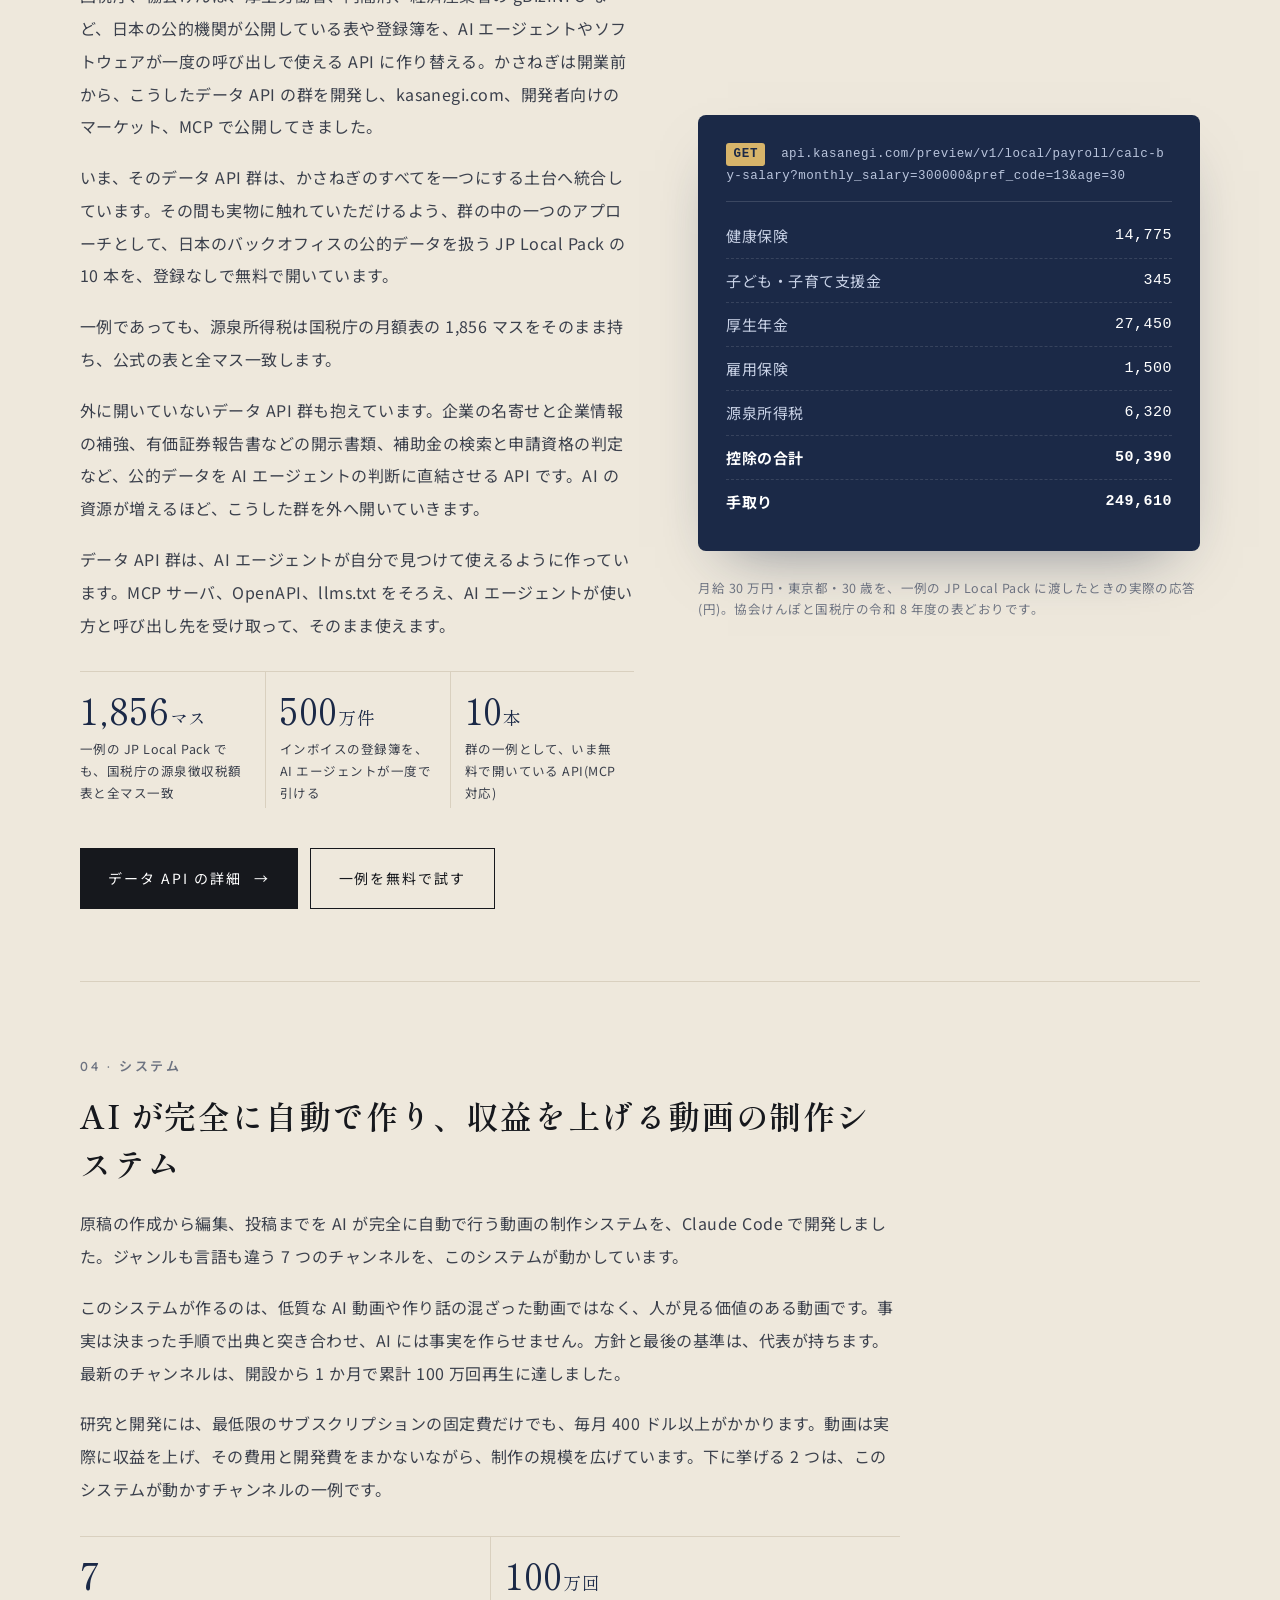
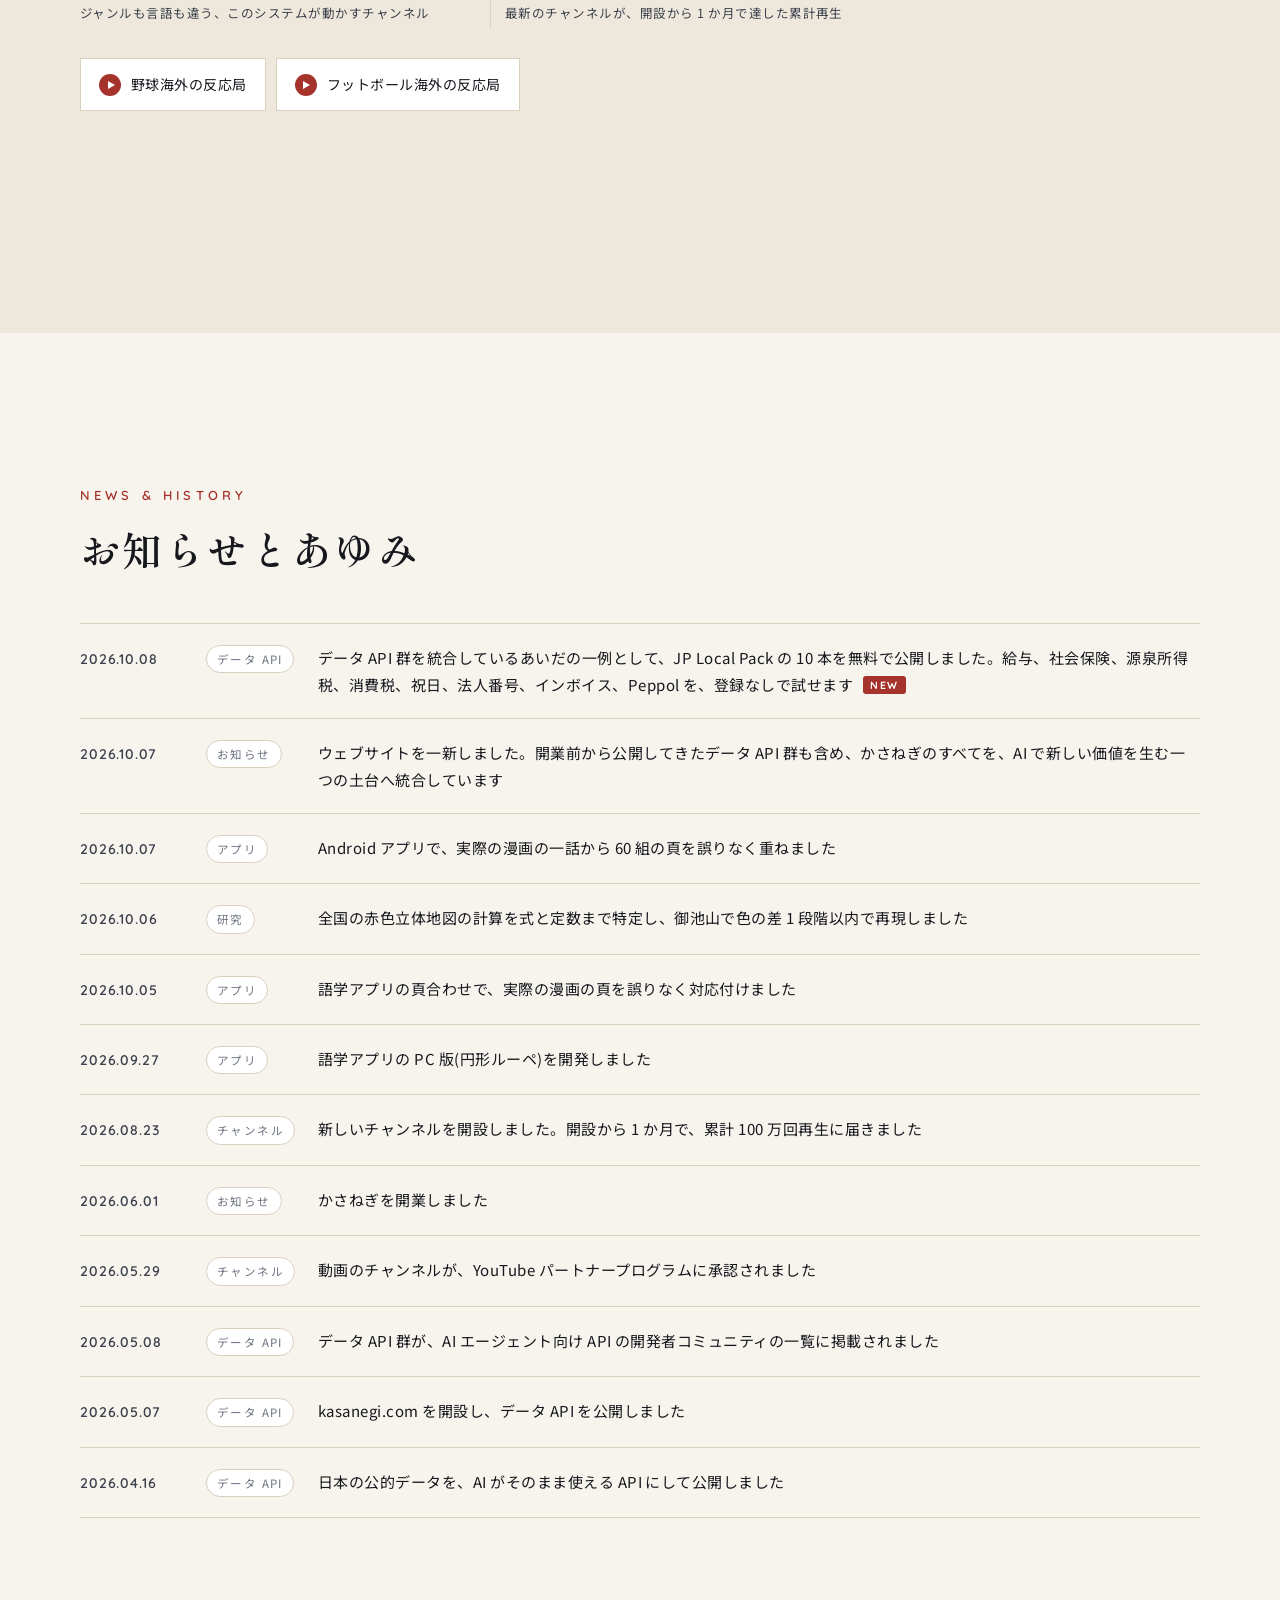
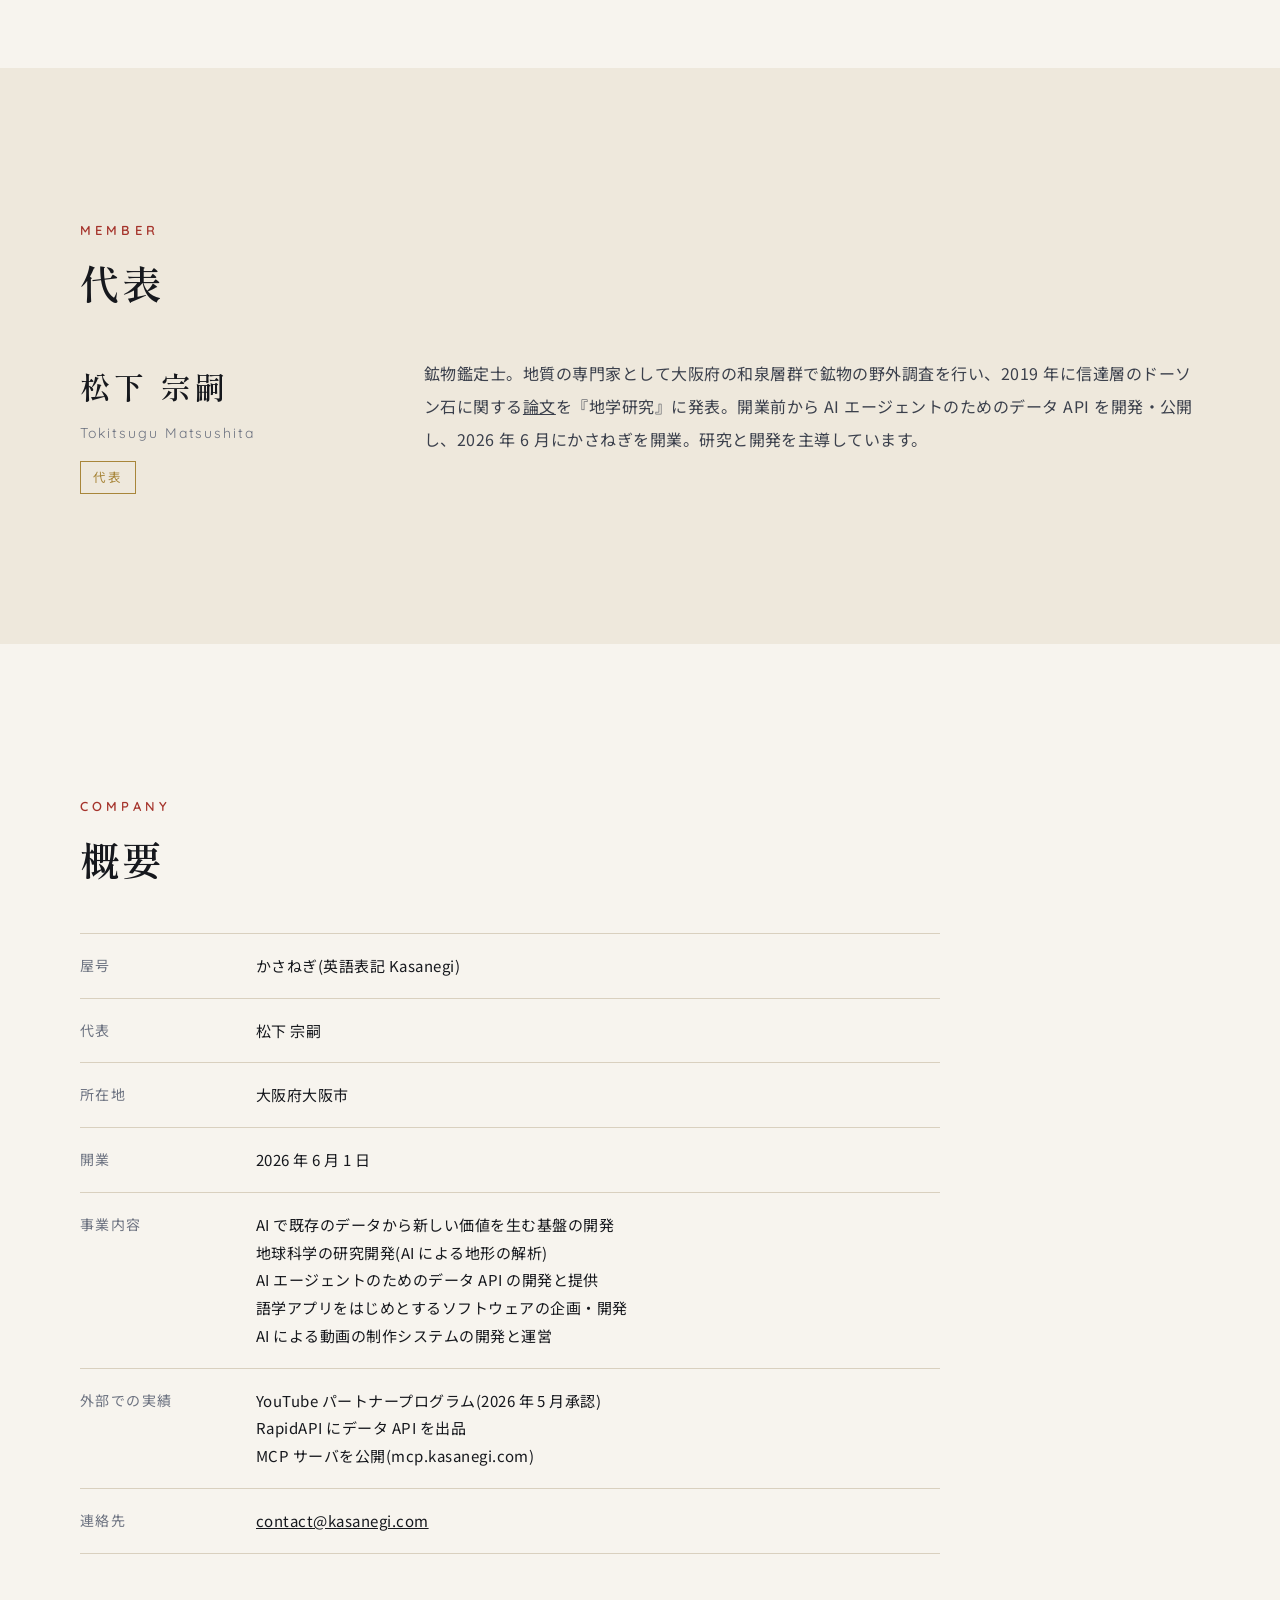
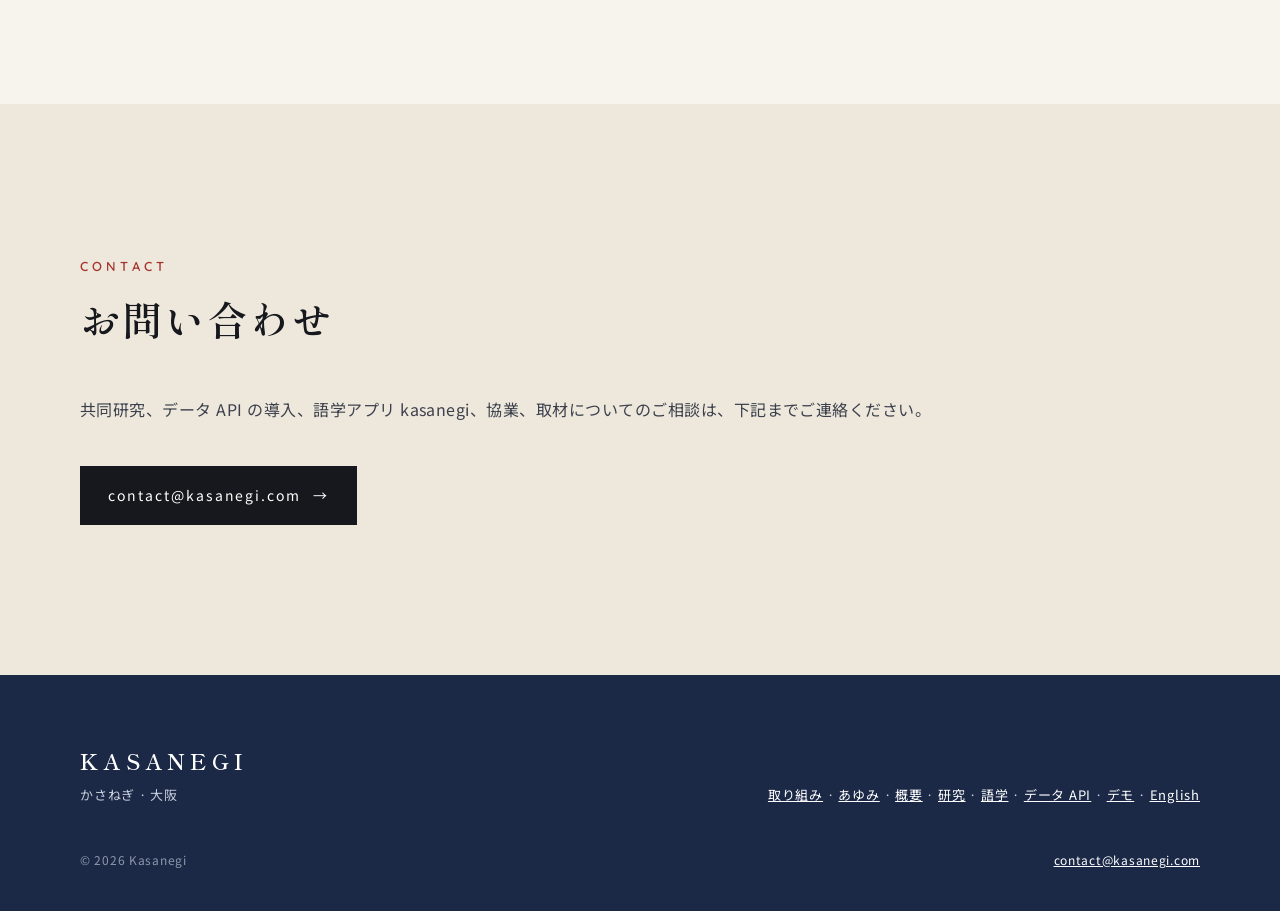
==== commit ca7a8c6f: "Reader: PC beta well received; more than twenty people want to pay Co-Authored-By: Claude Opus 5.5 <" ====
--- a/index.html
+++ b/index.html
@@ -128,7 +128,7 @@
         <h3>漫画で言語の壁を越える、語学アプリ kasanegi</h3>
         <p class="body">同じ漫画の 2 つの言語版を、端末の中で頁ごとに重ねて読むアプリです。2 つの URL を入れると、一話全体がそろって重なります。丸いレンズを動かすと、そこだけもう一方の言語に変わります。好きな漫画が、そのまま語学の教材になります。</p>
         <p class="body">頁の対応は、並び順に頼らず、絵を照らし合わせて決め、位置を合わせて重ねます。実在の漫画の一話では 60 組、別の作品では 54 組の頁を、一つも取り違えずに対応させました。画像は端末の外に送りません。</p>
-        <p class="body">絵で重ねるので、言語の組み合わせを選びません。屋号と同じ名前を持つ、かさねぎの考えをいちばん身近な形にしたアプリです。Android と PC で動き、ブラウザのデモでいますぐ確かめられます。PC 版のベータを試していただいた方の多くから高い評価をいただき、10 人を超える方が有料での利用を希望しています。</p>
+        <p class="body">絵で重ねるので、言語の組み合わせを選びません。屋号と同じ名前を持つ、かさねぎの考えをいちばん身近な形にしたアプリです。Android と PC で動き、ブラウザのデモでいますぐ確かめられます。PC 版のベータは高い評価をいただいており、有料での利用を希望する方は 20 人を超えます。</p>
         <dl class="stats two">
           <div><dt>60<small style="font-size:.5em">組</small></dt><dd>実在の漫画の一話で、取り違えずに対応させた頁</dd></div>
           <div><dt>3</dt><dd>動いている環境(Android・PC・ブラウザのデモ)</dd></div>
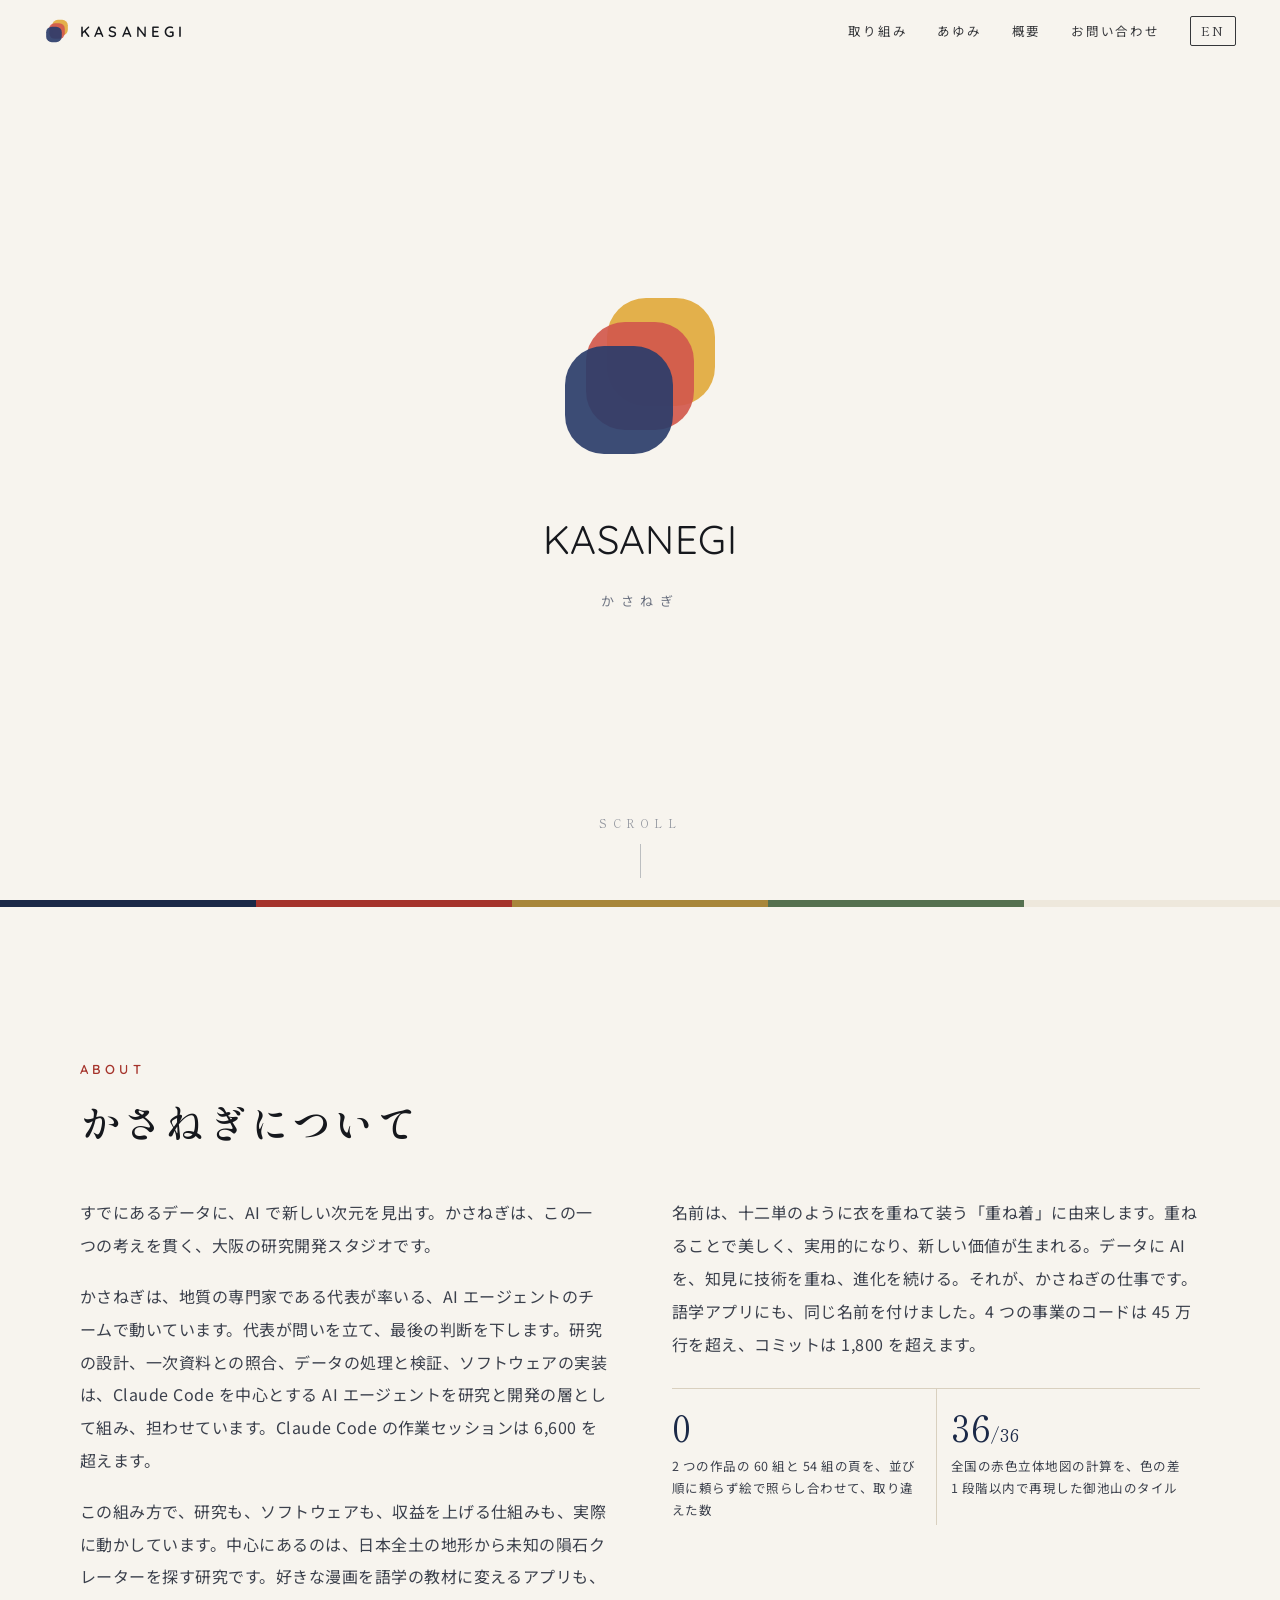
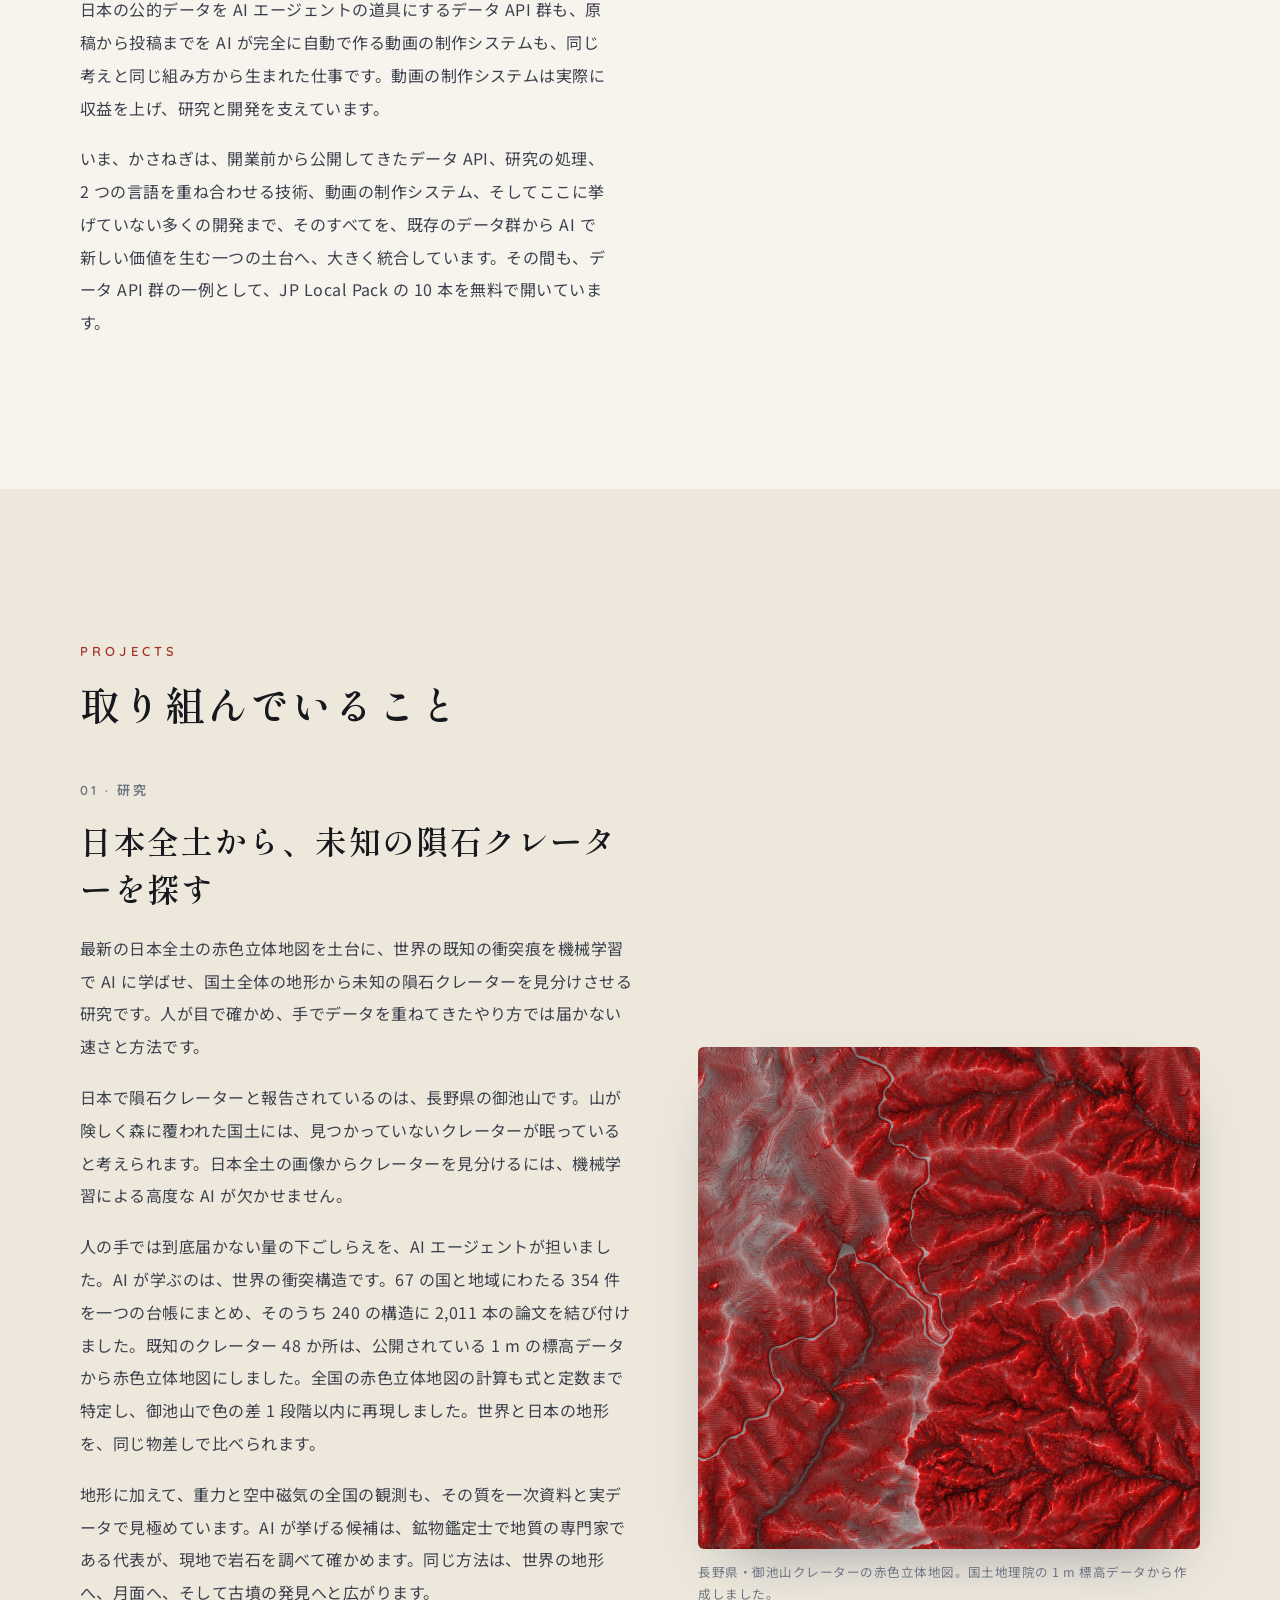
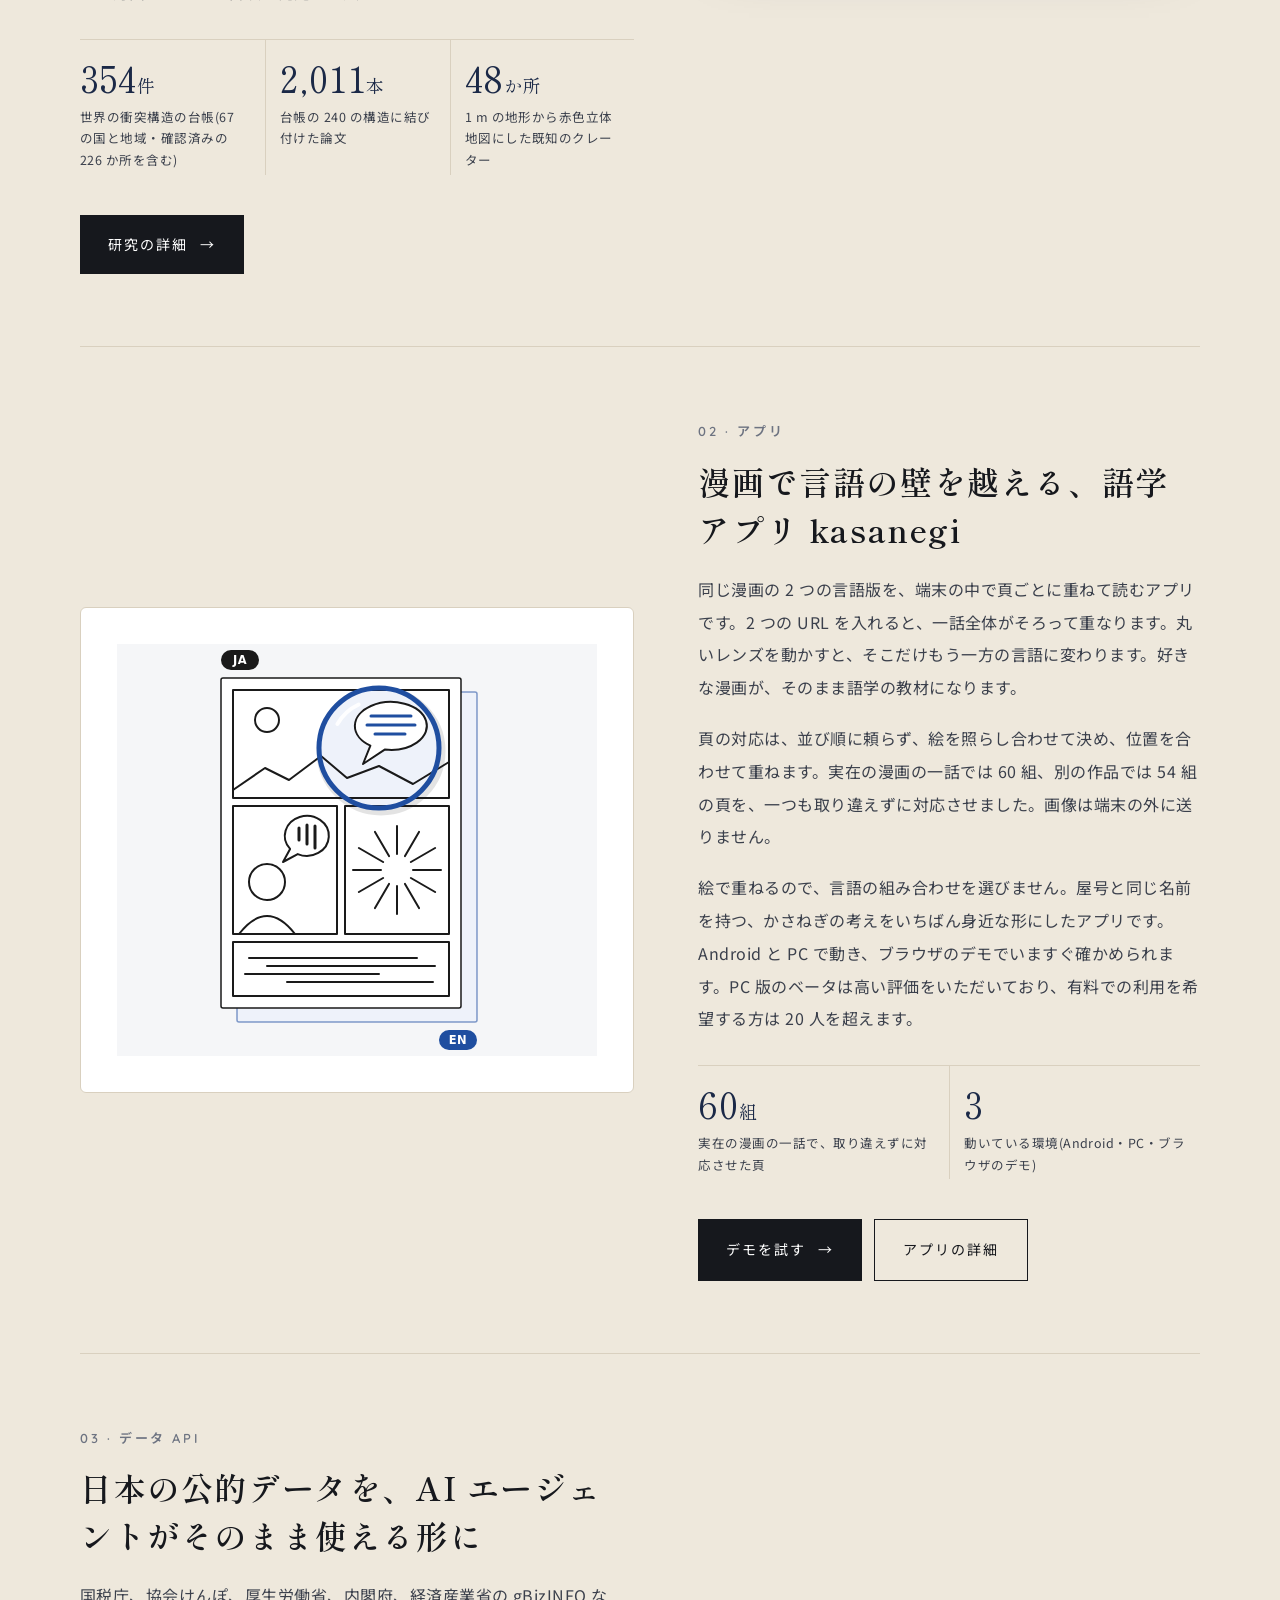
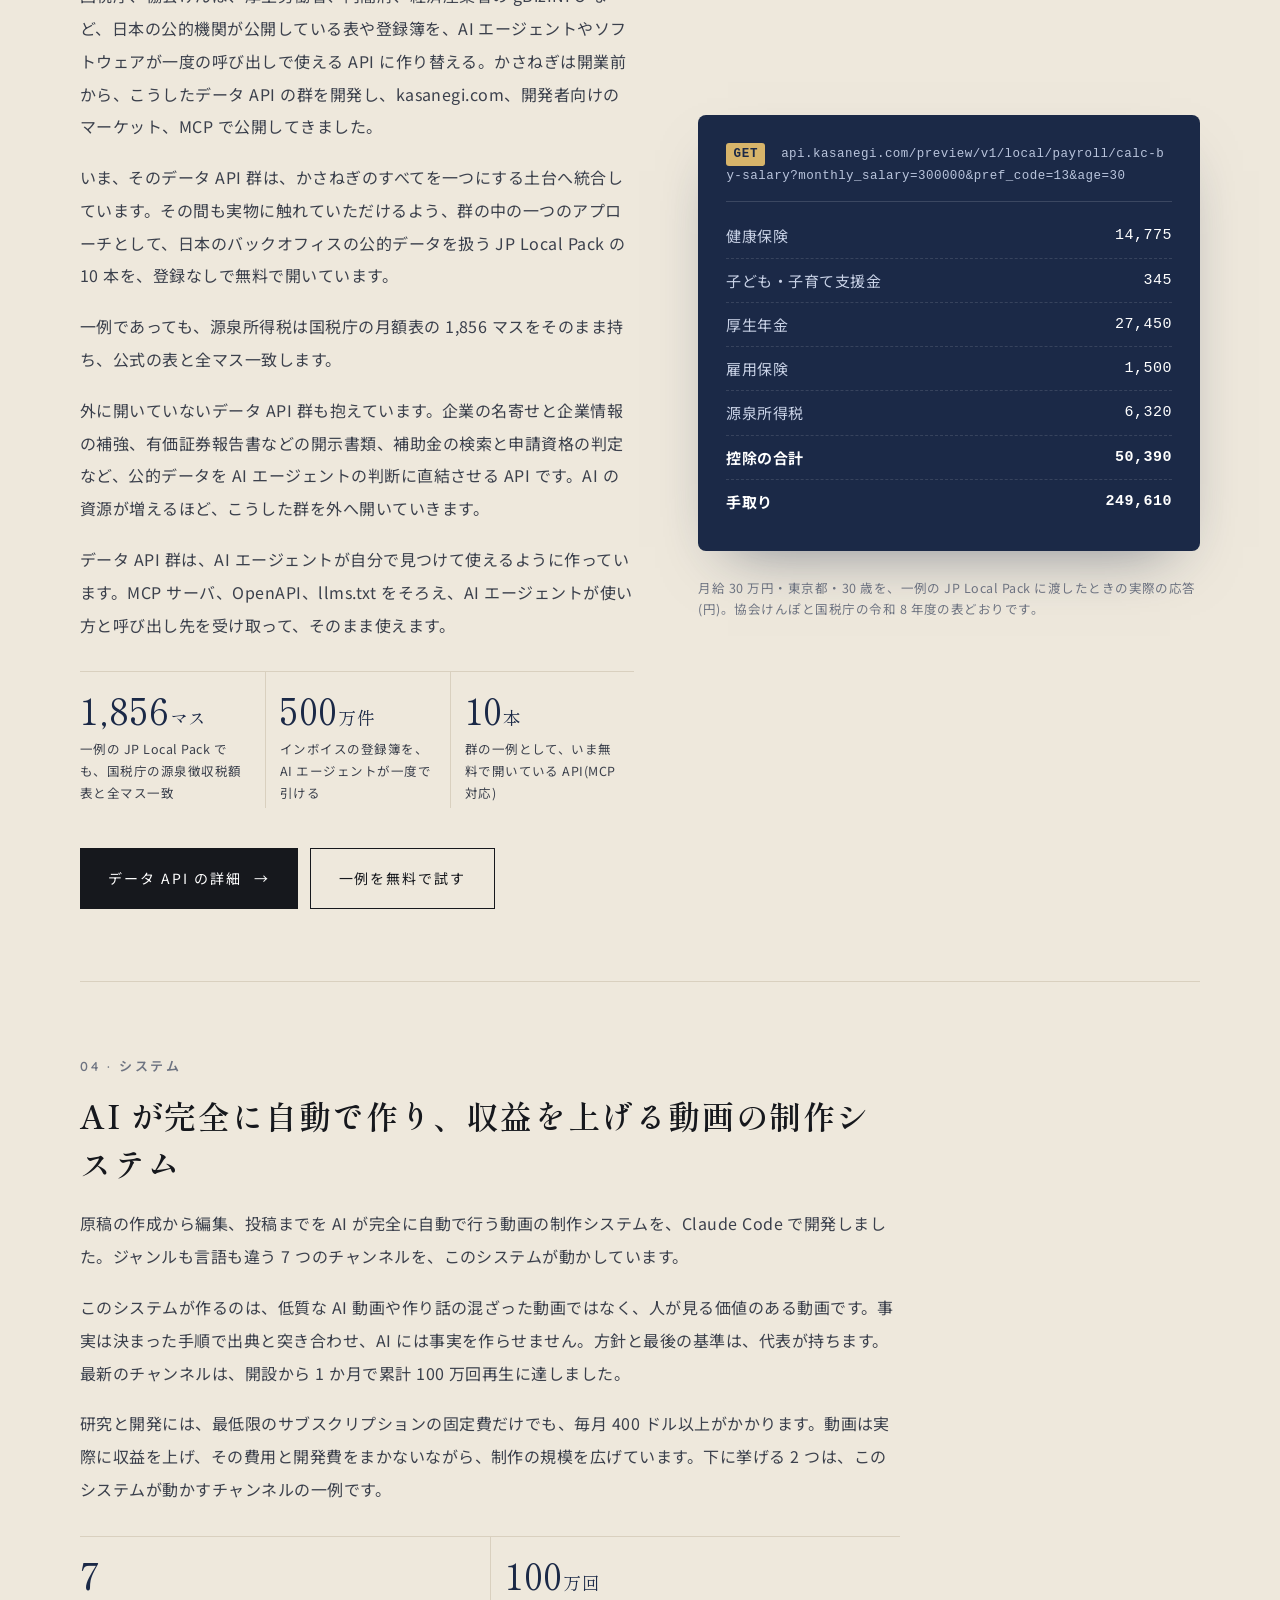
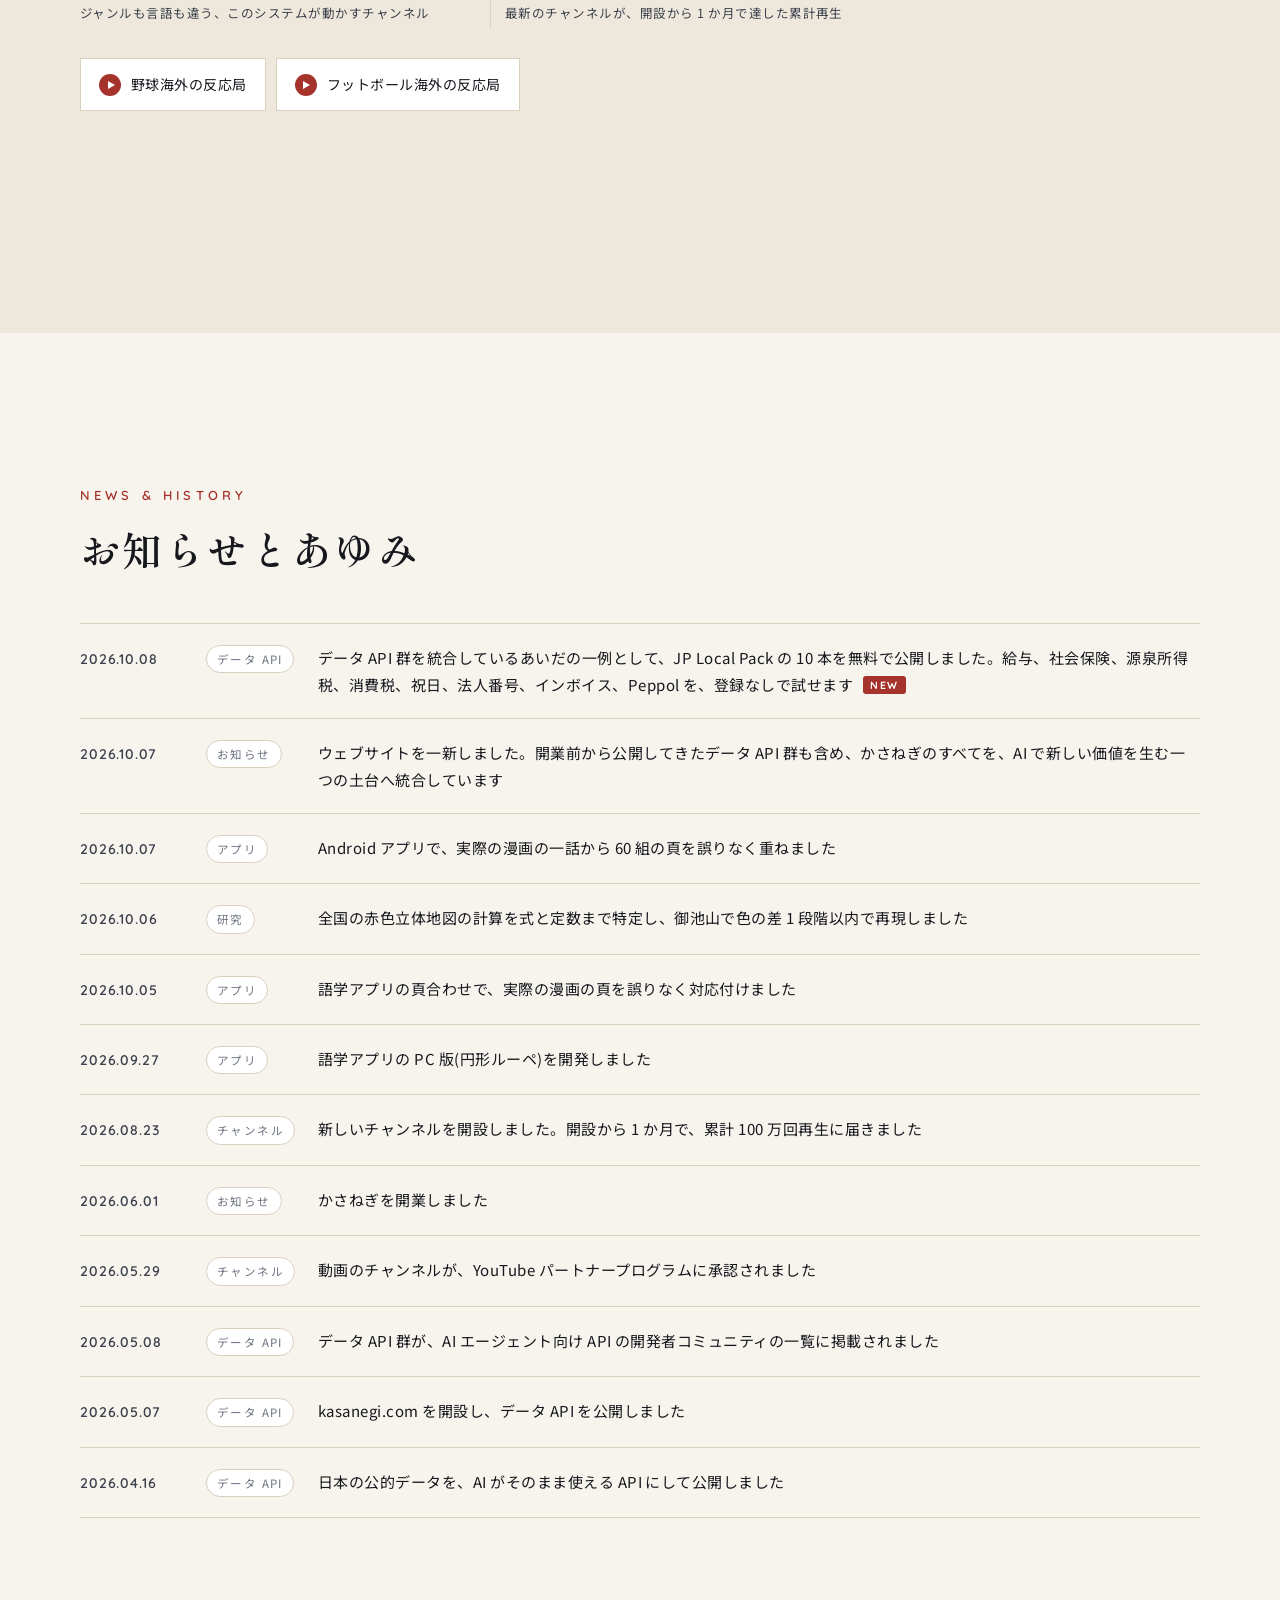
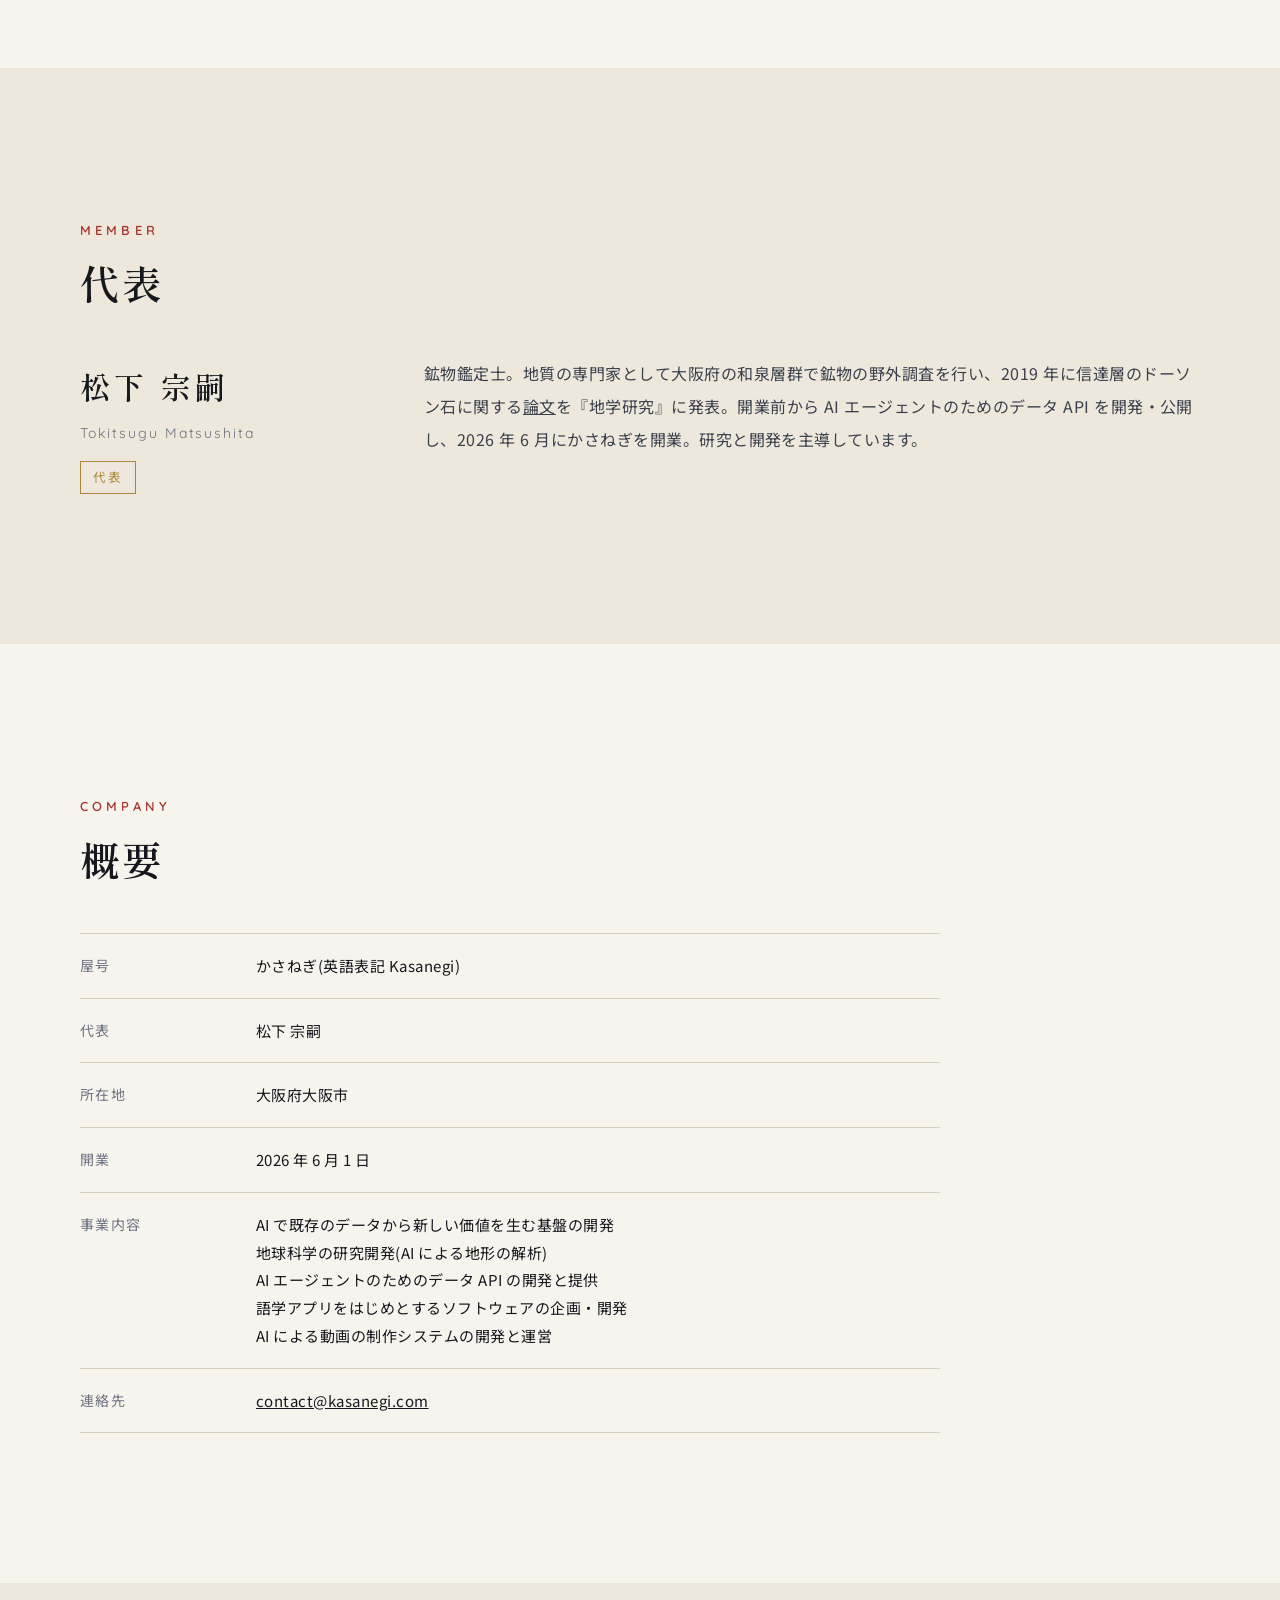
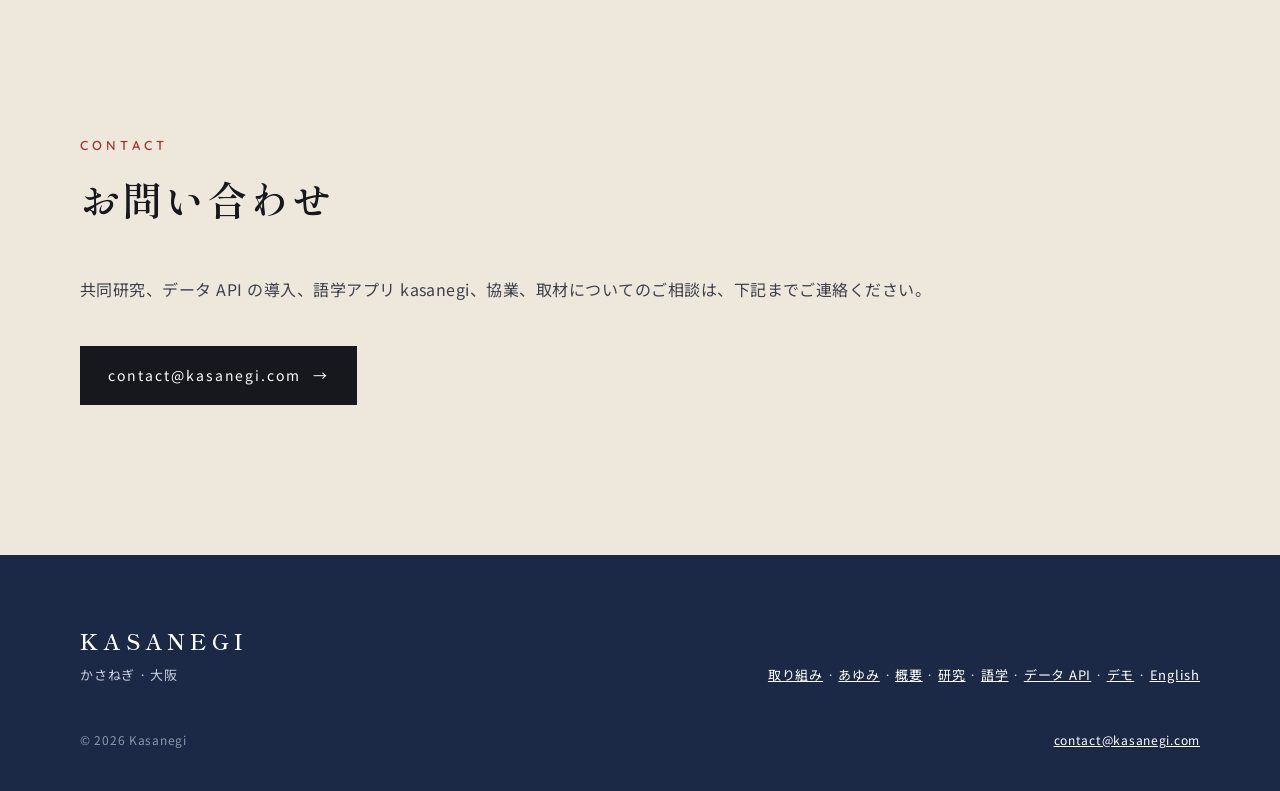
==== commit 2f34d7a8: "Company: drop the track record row Co-Authored-By: Claude Opus 5.5 <noreply@anthropic.com>" ====
--- a/index.html
+++ b/index.html
@@ -43,6 +43,7 @@
 </script>
 </head>
 <body>
+<!--email_off-->
 
 <header class="top" id="top">
   <a class="brand" href="/"><img src="/assets/kasanegi-mark.svg" alt="" width="26" height="26"><span class="logo-type">KASANEGI</span></a>
@@ -239,7 +240,6 @@
       <div><dt>所在地</dt><dd>大阪府大阪市</dd></div>
       <div><dt>開業</dt><dd>2026 年 6 月 1 日</dd></div>
       <div><dt>事業内容</dt><dd>AI で既存のデータから新しい価値を生む基盤の開発<br>地球科学の研究開発(AI による地形の解析)<br>AI エージェントのためのデータ API の開発と提供<br>語学アプリをはじめとするソフトウェアの企画・開発<br>AI による動画の制作システムの開発と運営</dd></div>
-      <div><dt>外部での実績</dt><dd>YouTube パートナープログラム(2026 年 5 月承認)<br>RapidAPI にデータ API を出品<br>MCP サーバを公開(mcp.kasanegi.com)</dd></div>
       <div><dt>連絡先</dt><dd><a href="mailto:contact@kasanegi.com">contact@kasanegi.com</a></dd></div>
     </dl>
   </div>
@@ -280,5 +280,6 @@
   els.forEach(function(e){io.observe(e)});
 })();
 </script>
+<!--/email_off-->
 </body>
 </html>
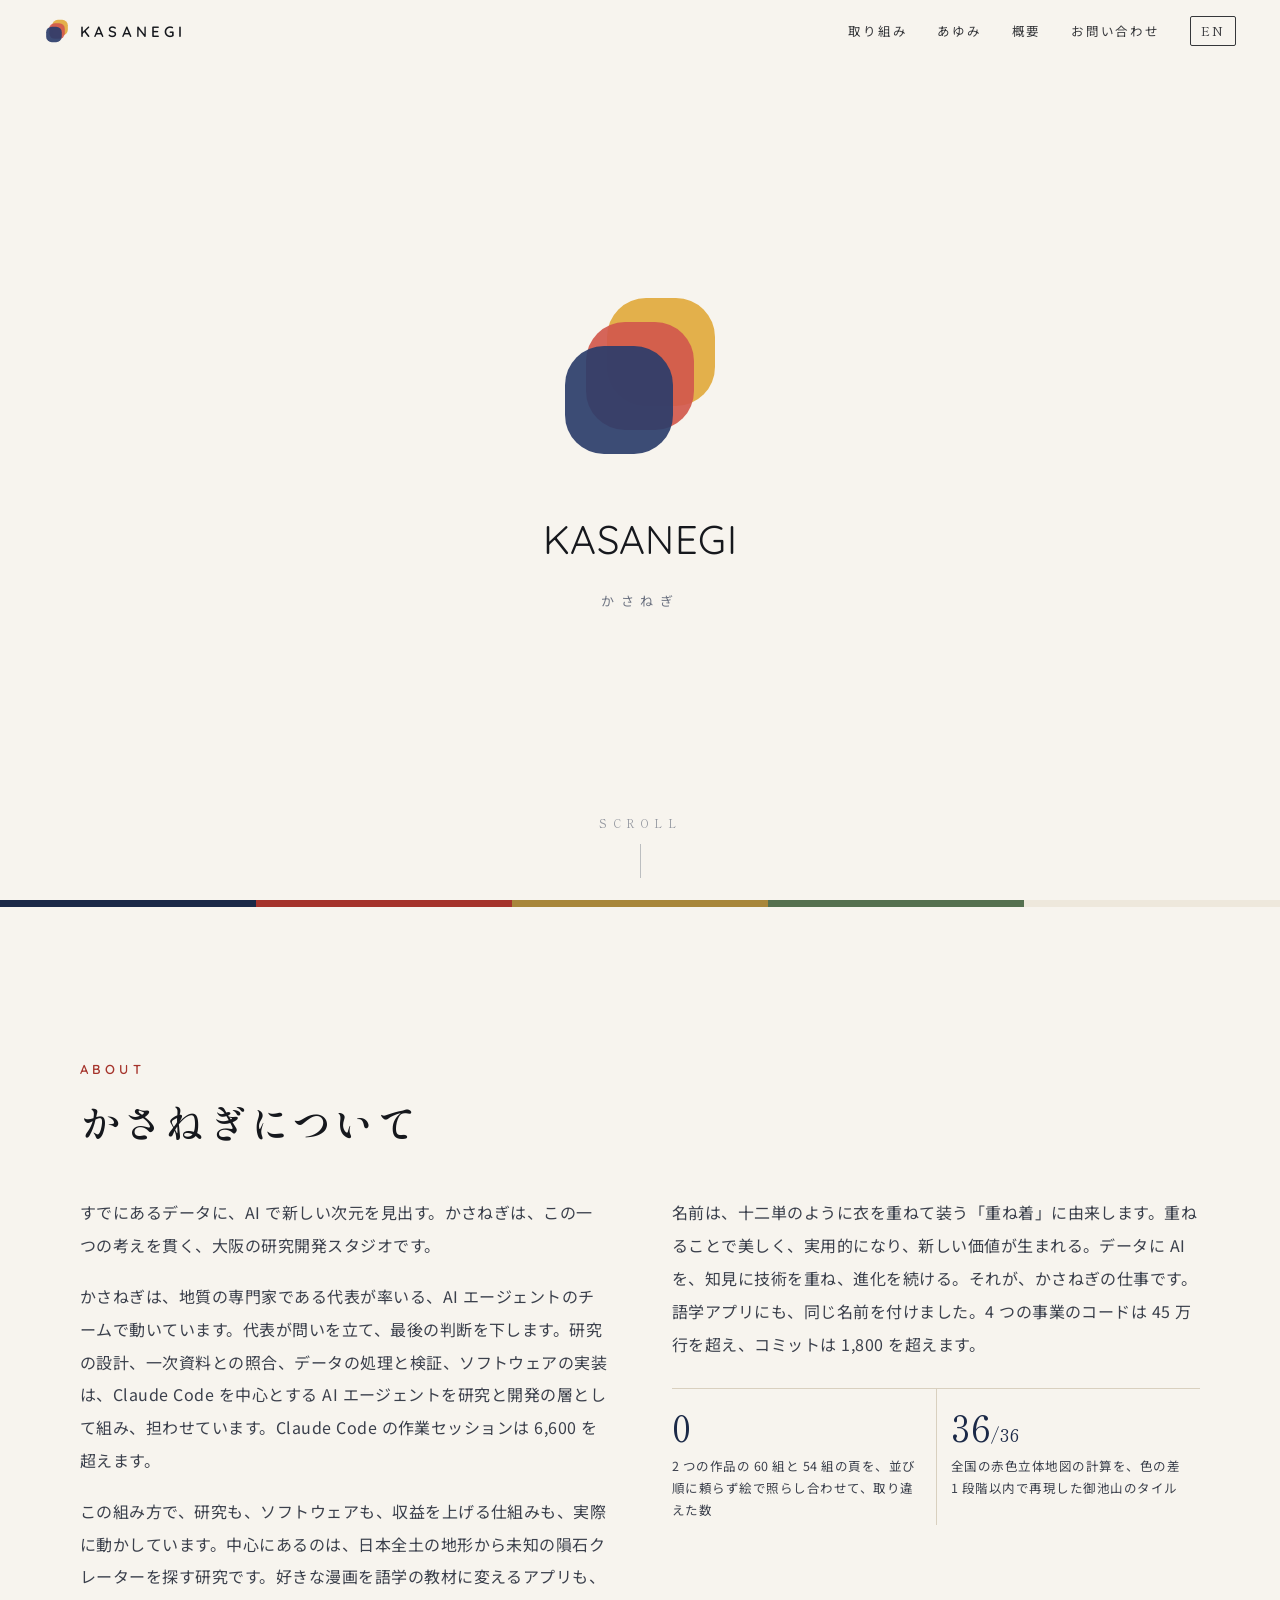
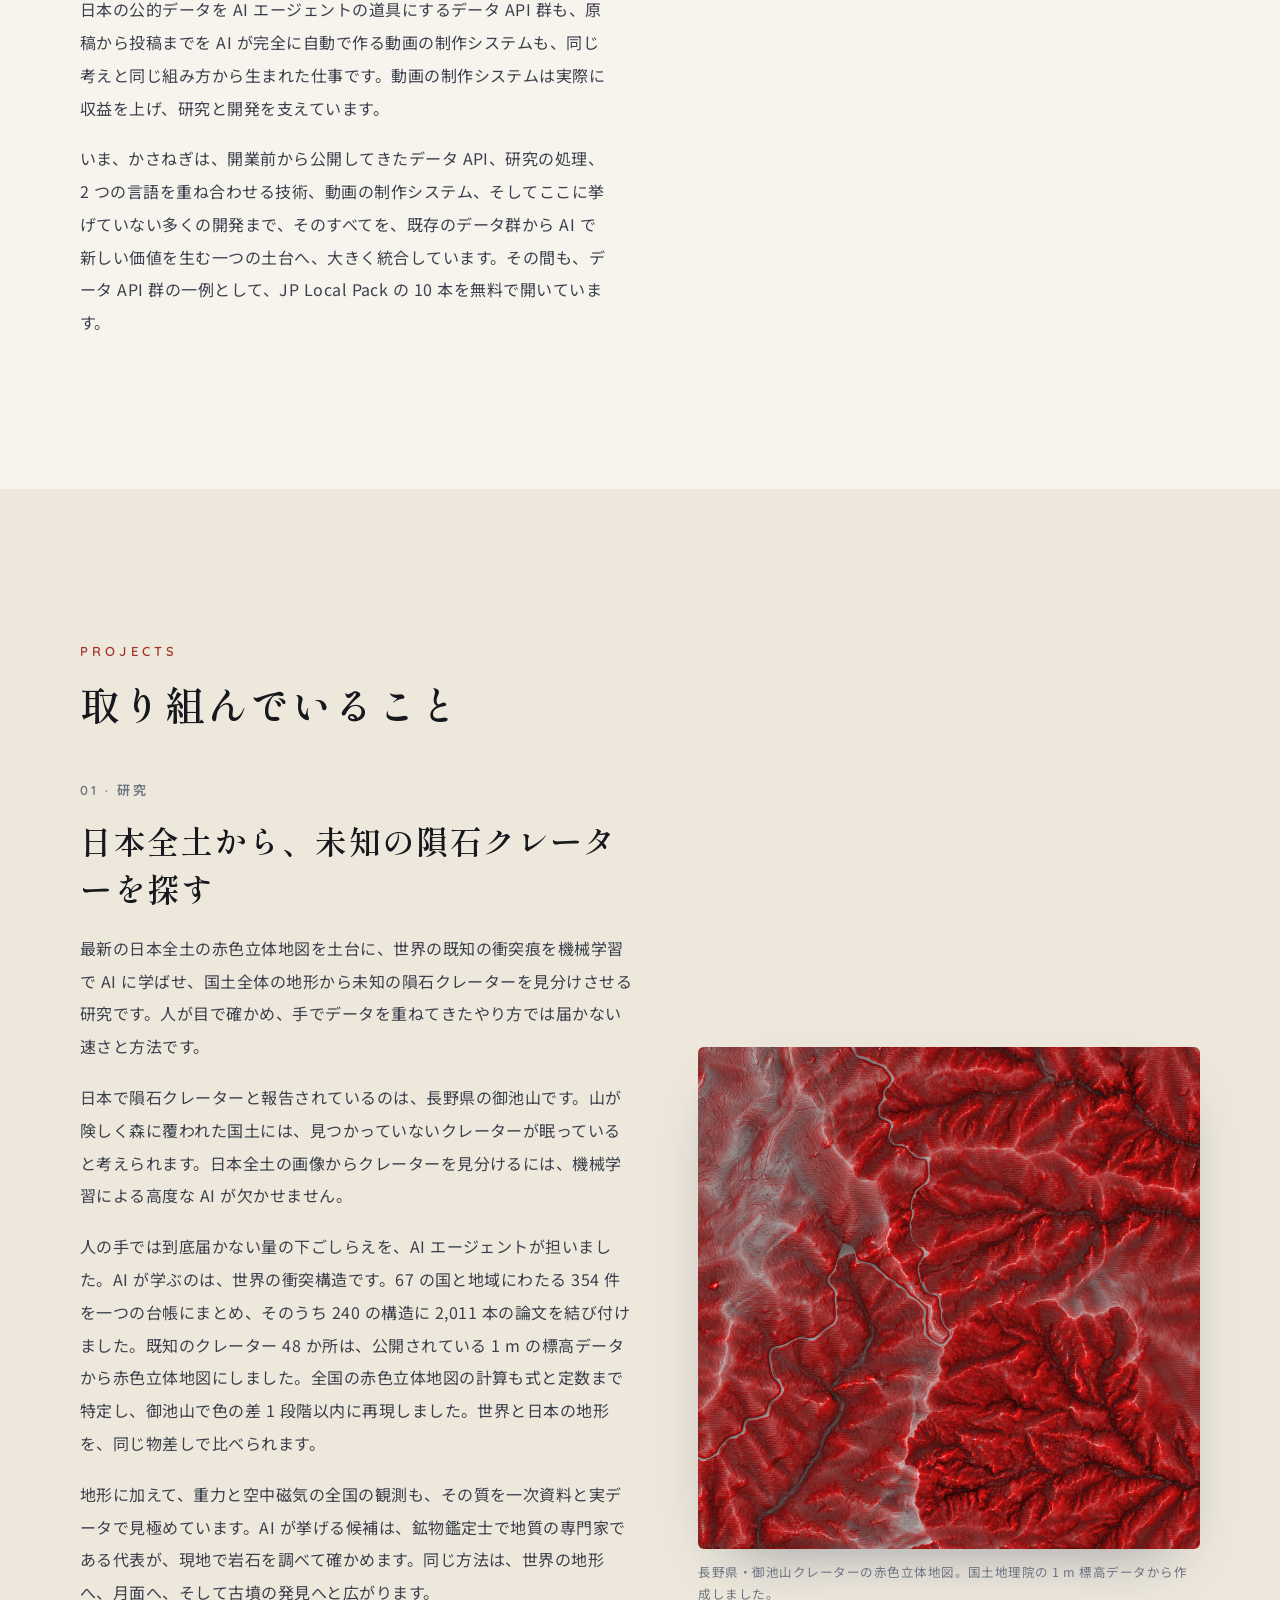
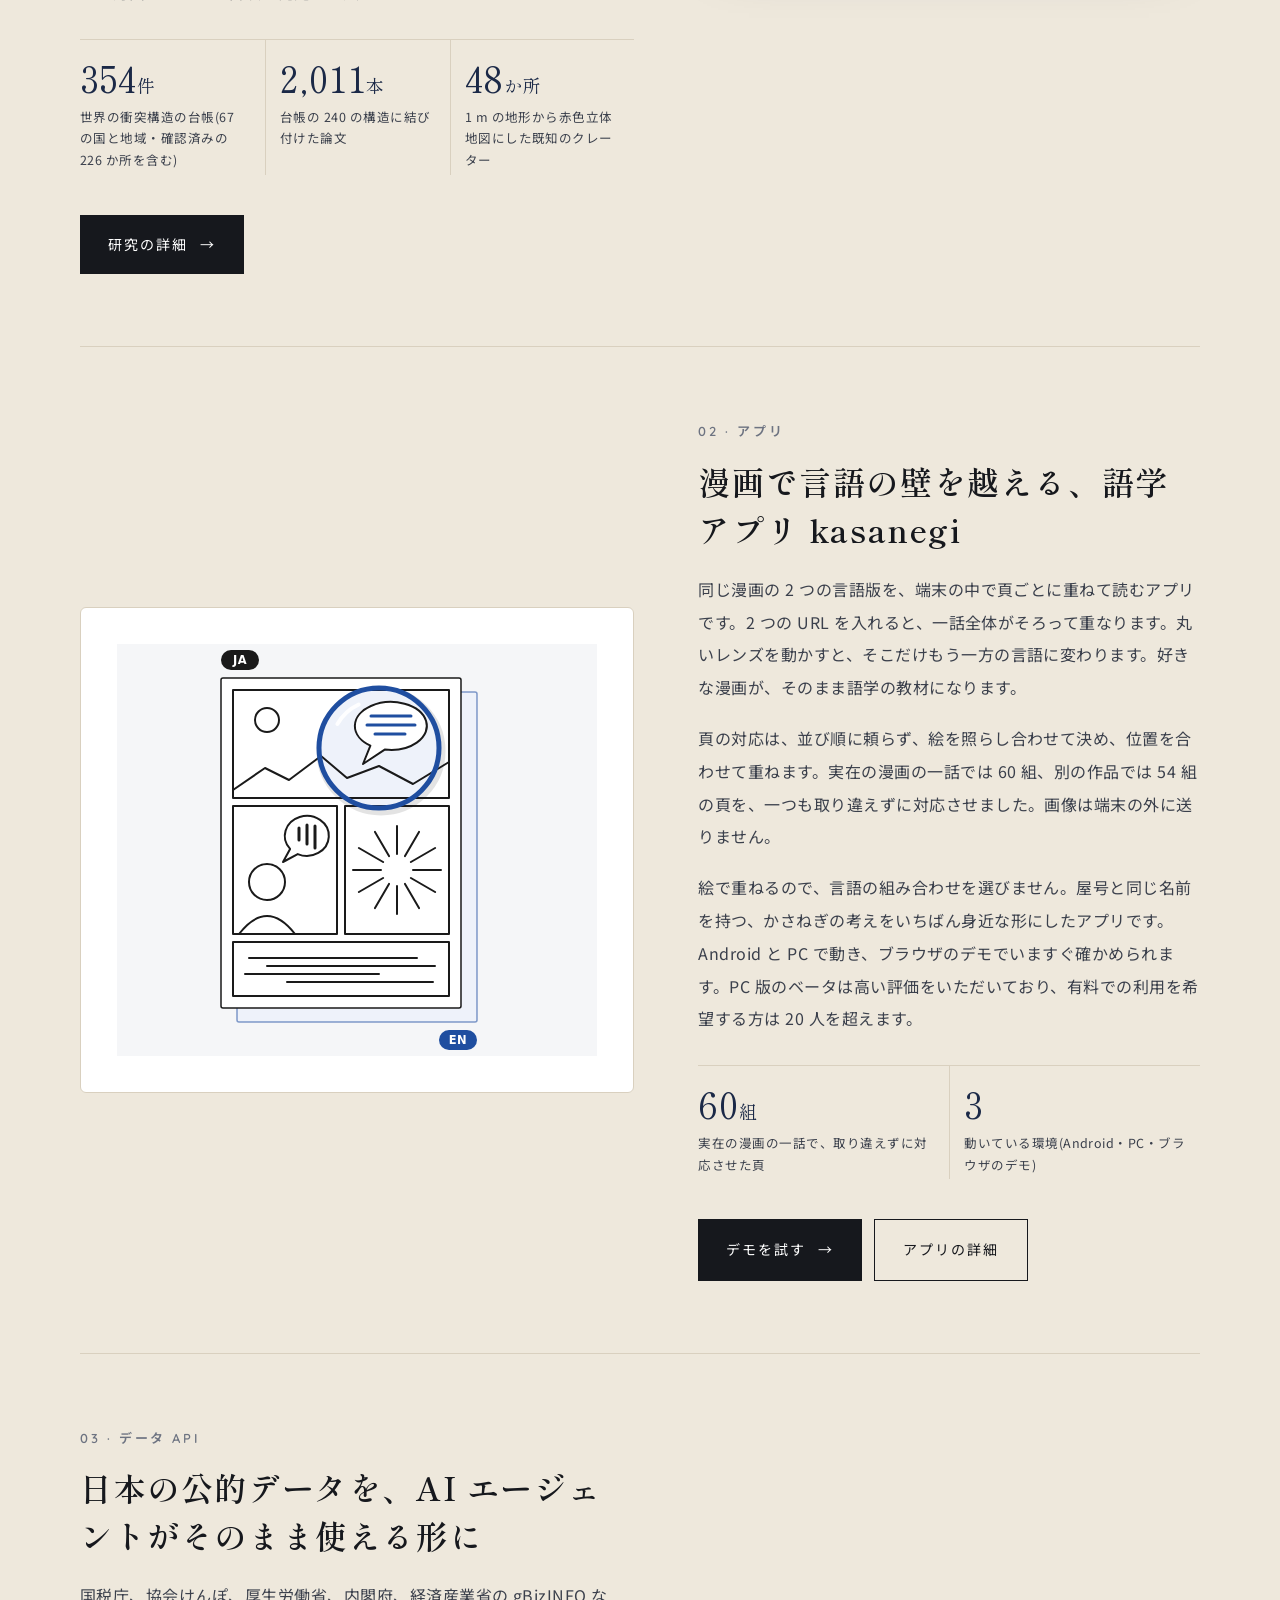
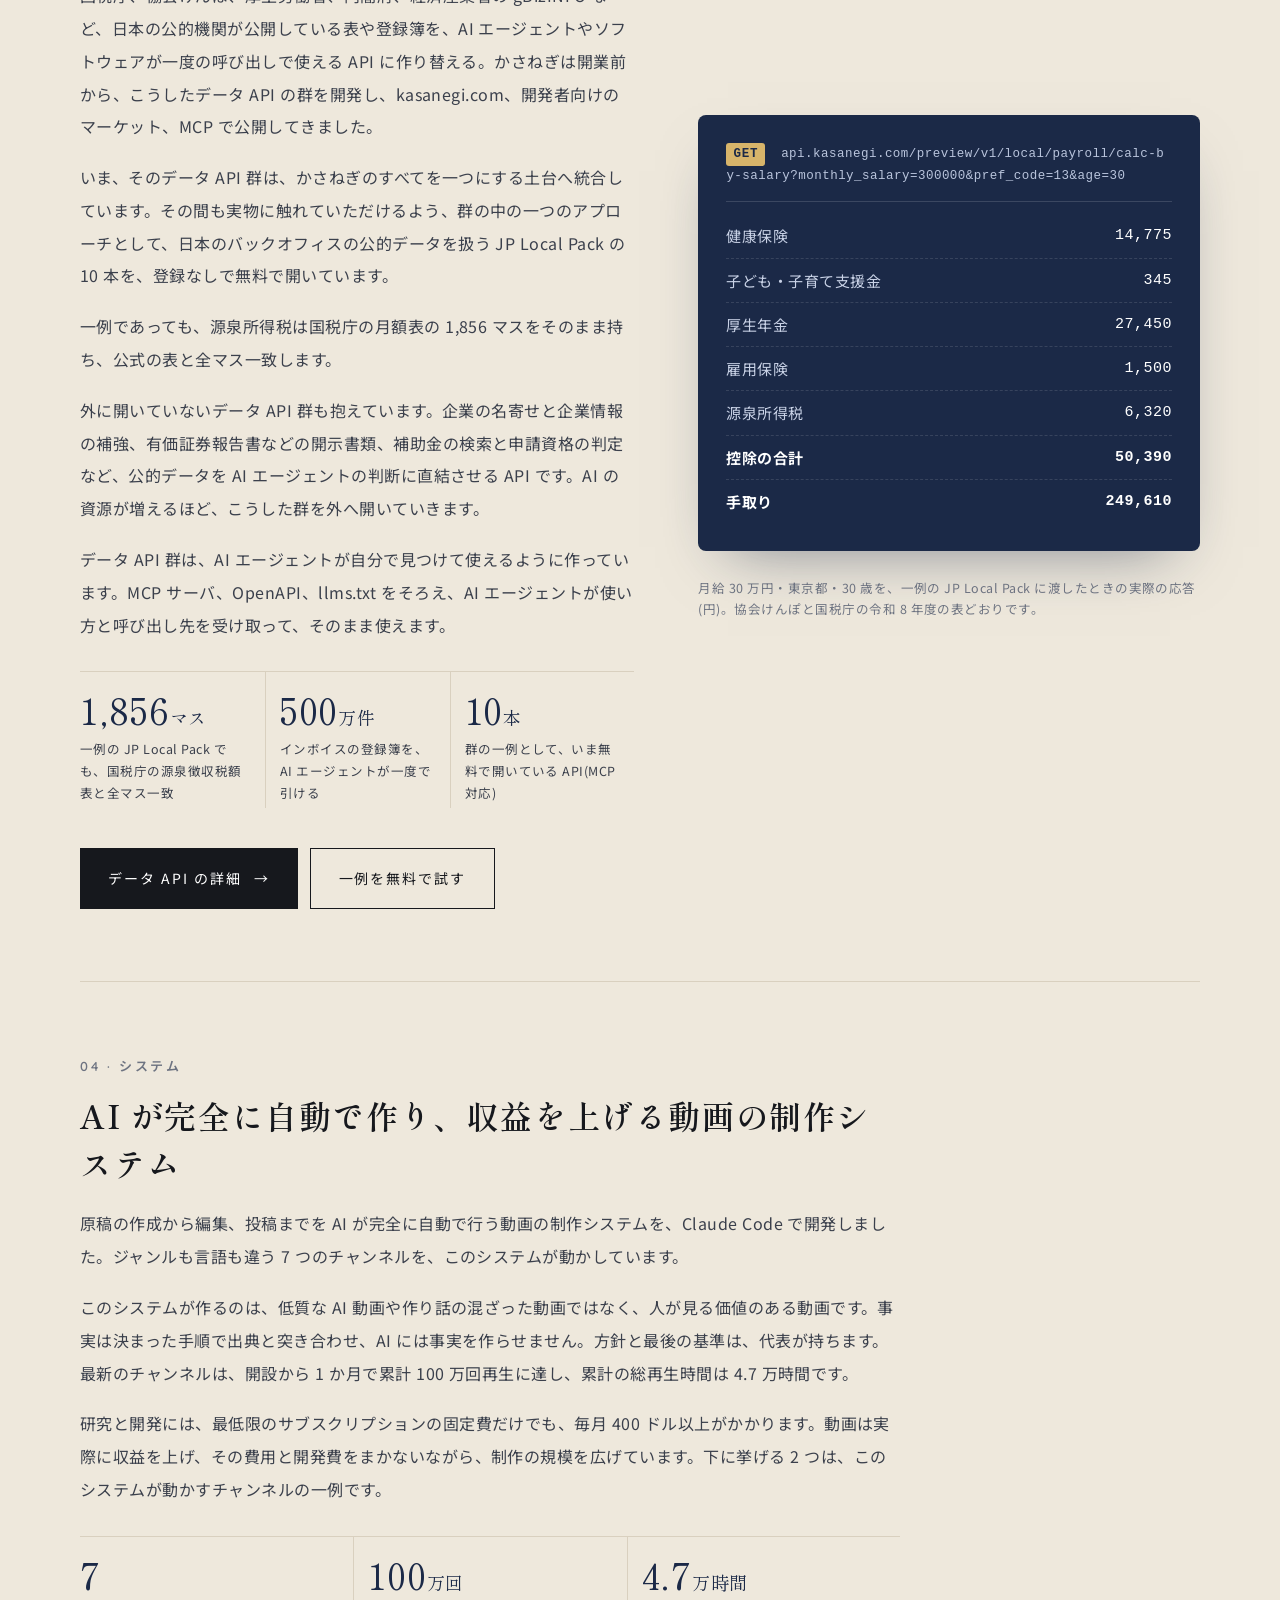
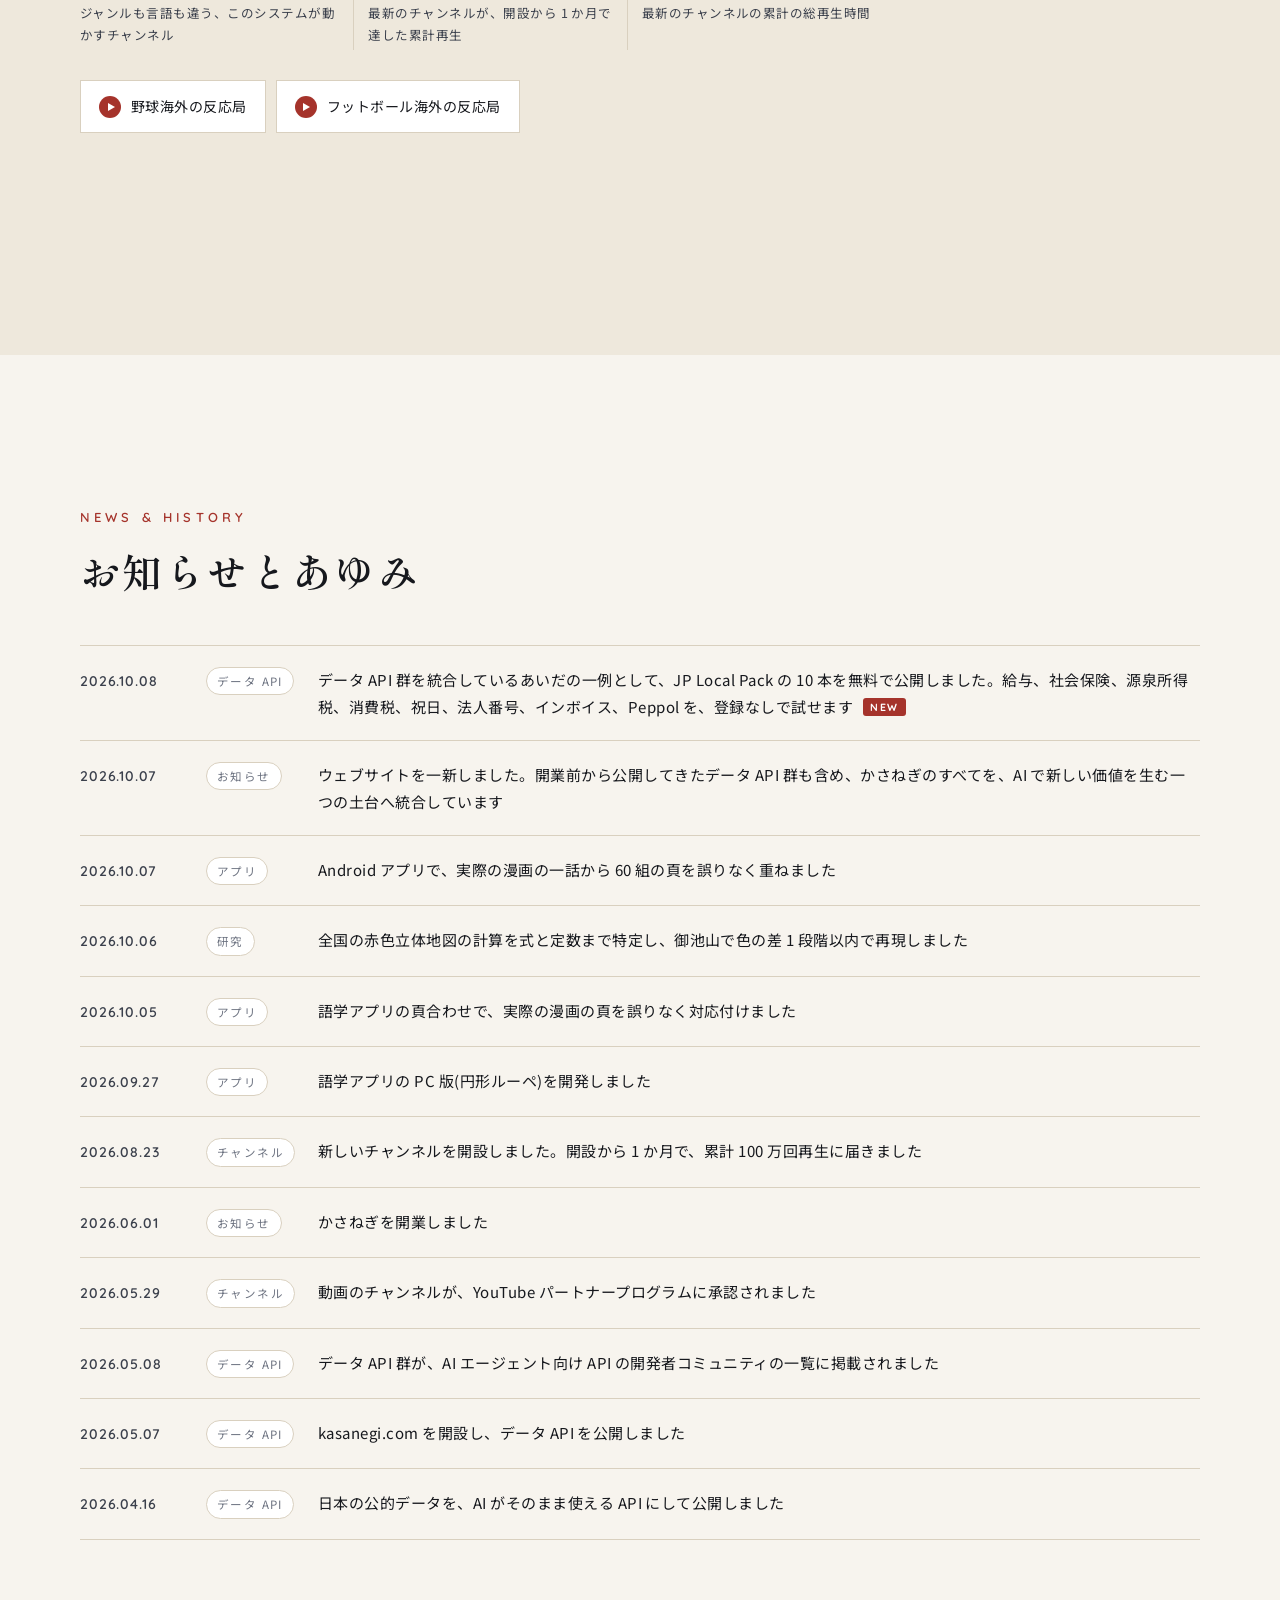
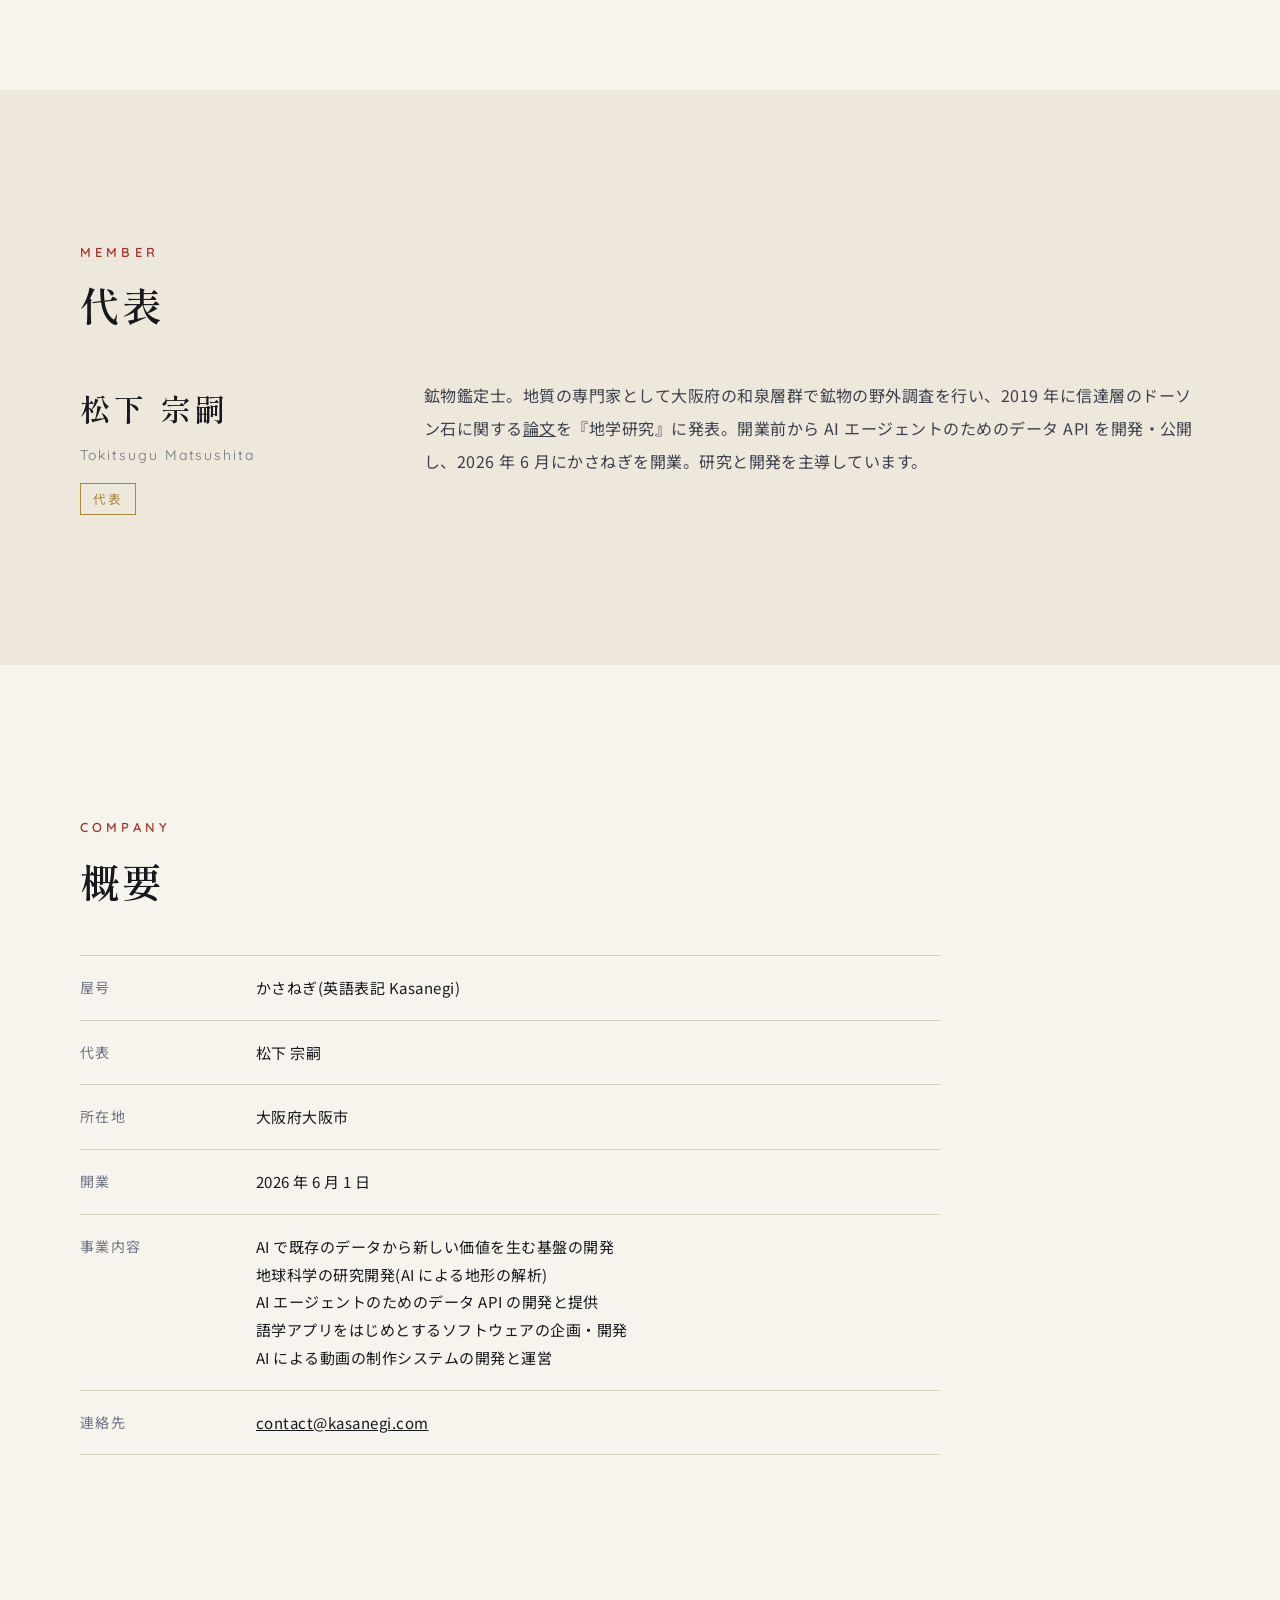
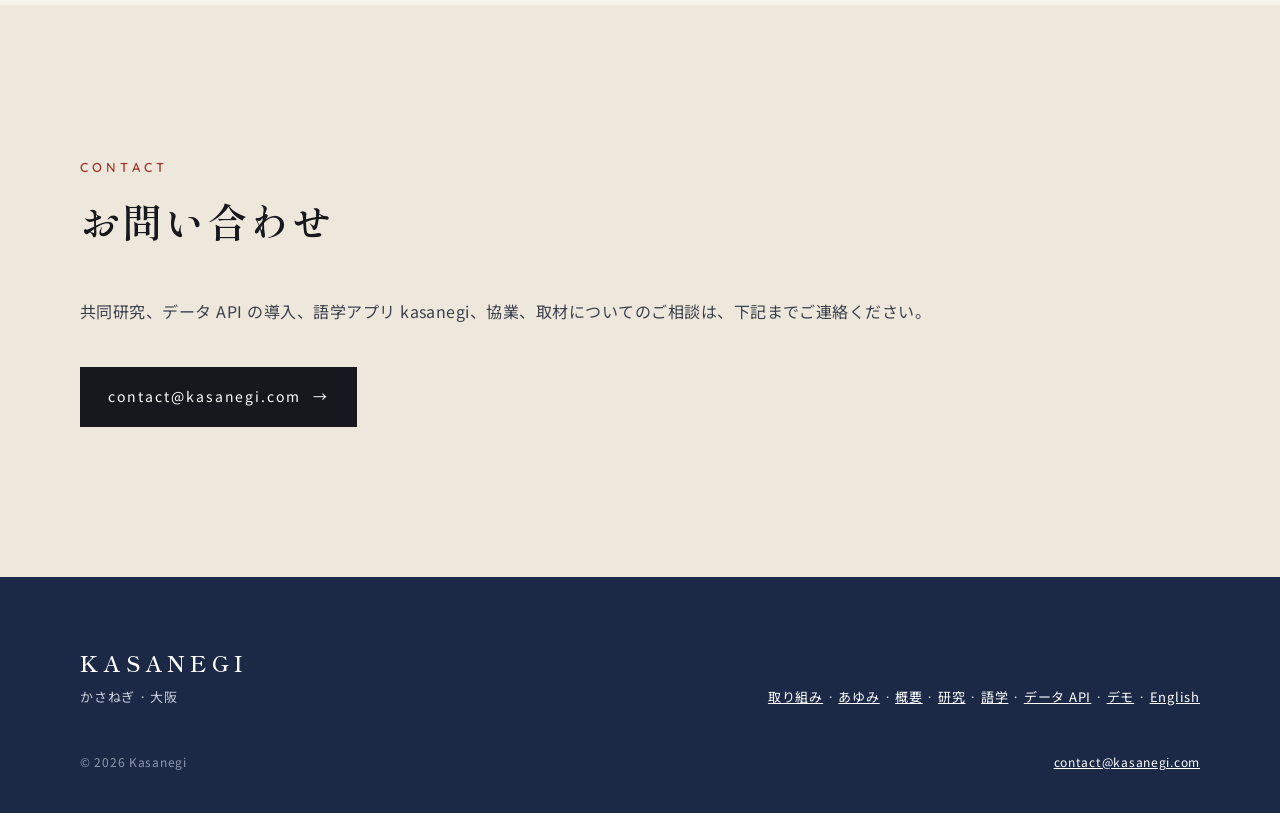
==== commit a8ecbe31: "Video: total watch time of the newest channel (47,000 hours) Co-Authored-By: Claude Opus 5.5 <norepl" ====
--- a/index.html
+++ b/index.html
@@ -179,11 +179,12 @@
         <p class="proj-num">04 · システム</p>
         <h3>AI が完全に自動で作り、収益を上げる動画の制作システム</h3>
         <p class="body">原稿の作成から編集、投稿までを AI が完全に自動で行う動画の制作システムを、Claude Code で開発しました。ジャンルも言語も違う 7 つのチャンネルを、このシステムが動かしています。</p>
-        <p class="body">このシステムが作るのは、低質な AI 動画や作り話の混ざった動画ではなく、人が見る価値のある動画です。事実は決まった手順で出典と突き合わせ、AI には事実を作らせません。方針と最後の基準は、代表が持ちます。最新のチャンネルは、開設から 1 か月で累計 100 万回再生に達しました。</p>
+        <p class="body">このシステムが作るのは、低質な AI 動画や作り話の混ざった動画ではなく、人が見る価値のある動画です。事実は決まった手順で出典と突き合わせ、AI には事実を作らせません。方針と最後の基準は、代表が持ちます。最新のチャンネルは、開設から 1 か月で累計 100 万回再生に達し、累計の総再生時間は 4.7 万時間です。</p>
         <p class="body">研究と開発には、最低限のサブスクリプションの固定費だけでも、毎月 400 ドル以上がかかります。動画は実際に収益を上げ、その費用と開発費をまかないながら、制作の規模を広げています。下に挙げる 2 つは、このシステムが動かすチャンネルの一例です。</p>
-        <dl class="stats two">
+        <dl class="stats">
           <div><dt>7</dt><dd>ジャンルも言語も違う、このシステムが動かすチャンネル</dd></div>
           <div><dt>100<small style="font-size:.5em">万回</small></dt><dd>最新のチャンネルが、開設から 1 か月で達した累計再生</dd></div>
+          <div><dt>4.7<small style="font-size:.5em">万時間</small></dt><dd>最新のチャンネルの累計の総再生時間</dd></div>
         </dl>
         <div class="ch-links">
           <a href="https://www.youtube.com/channel/UCr4dIbm6vfsW-pssR5_RQnA" rel="noopener"><i aria-hidden="true"></i>野球海外の反応局</a>
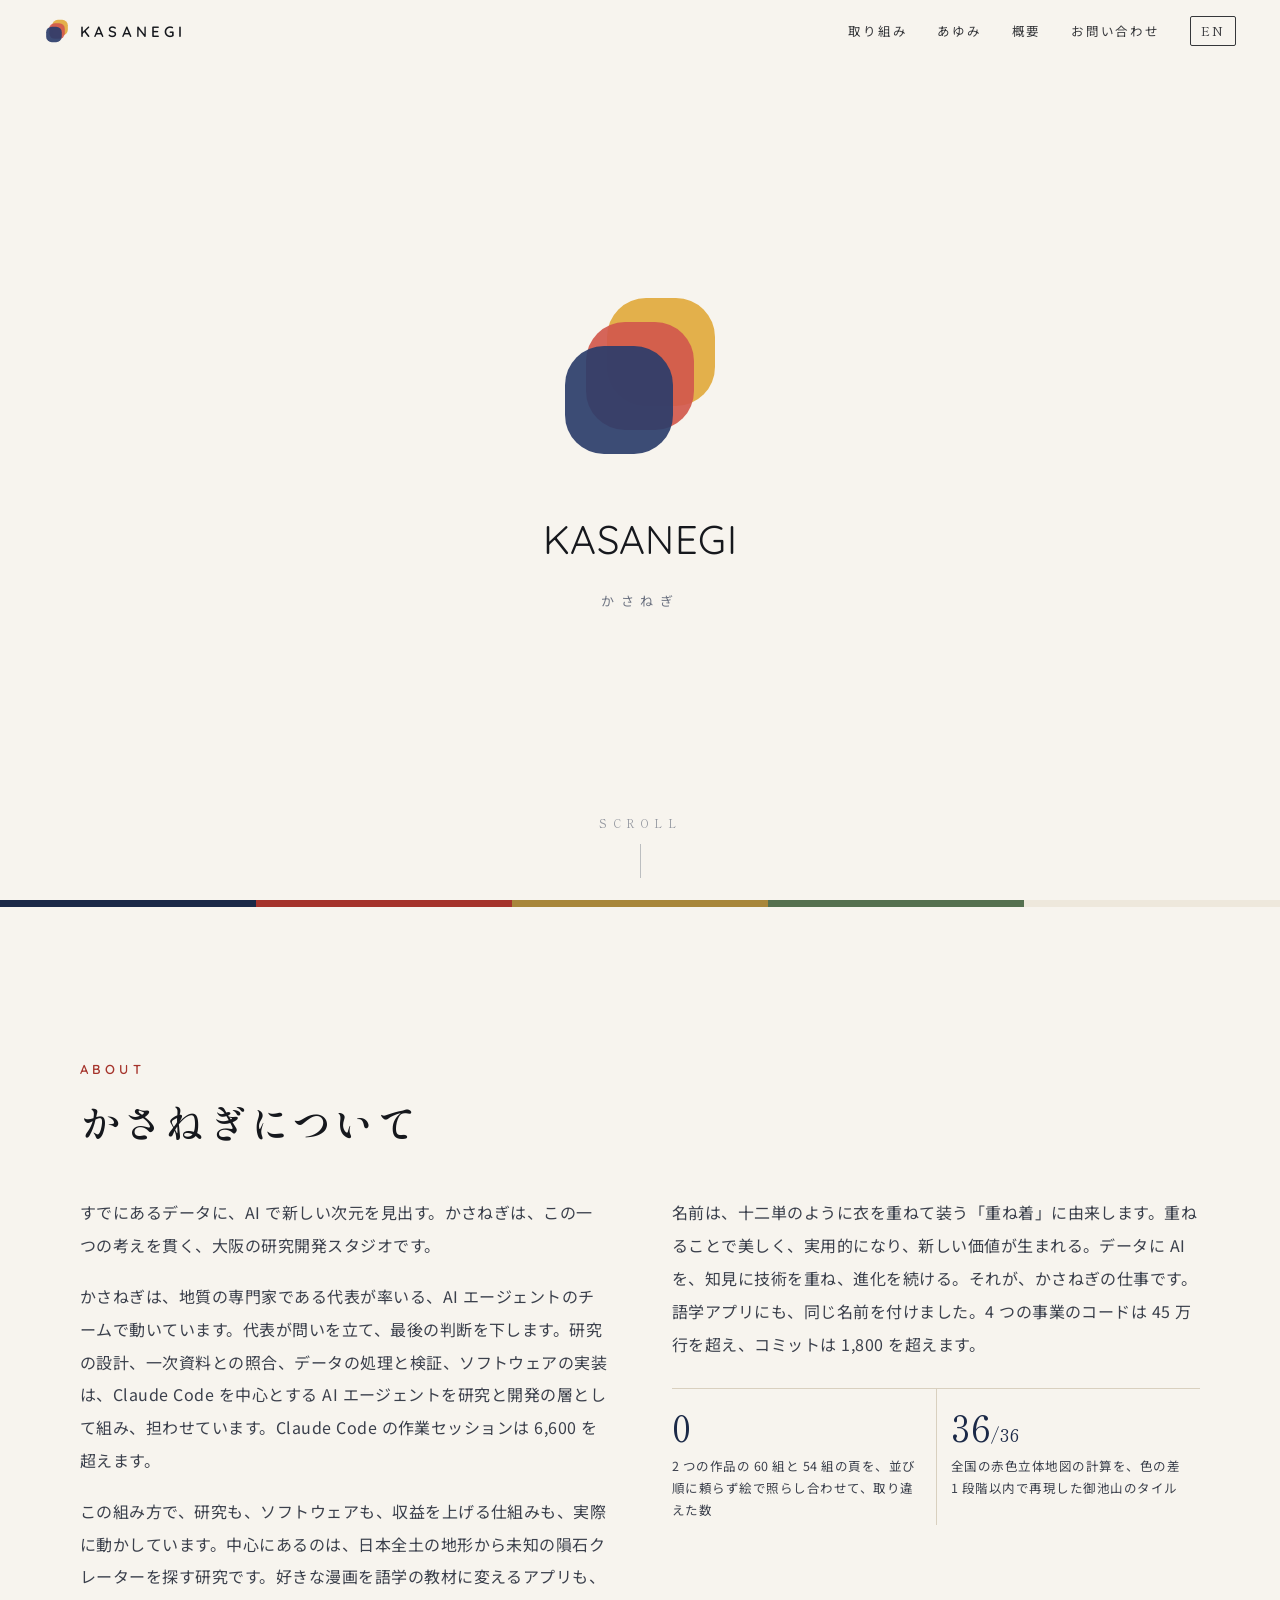
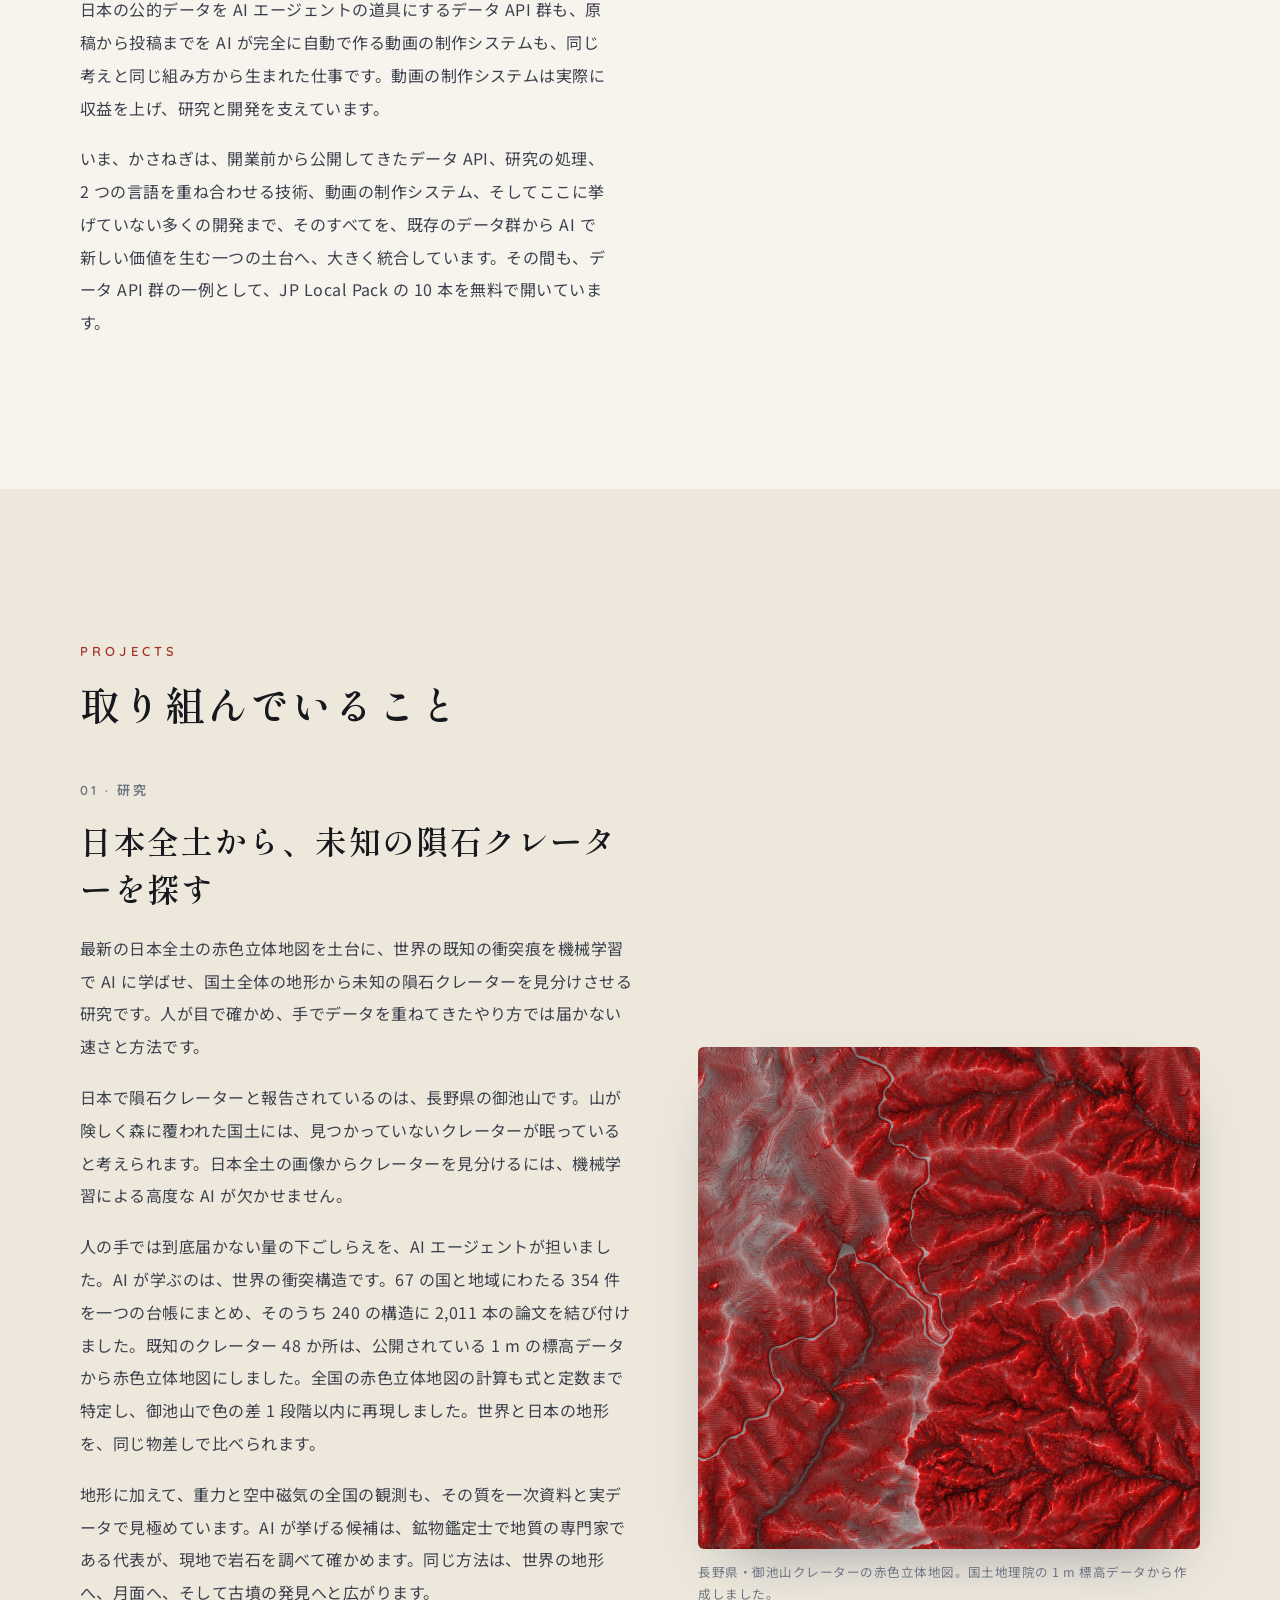
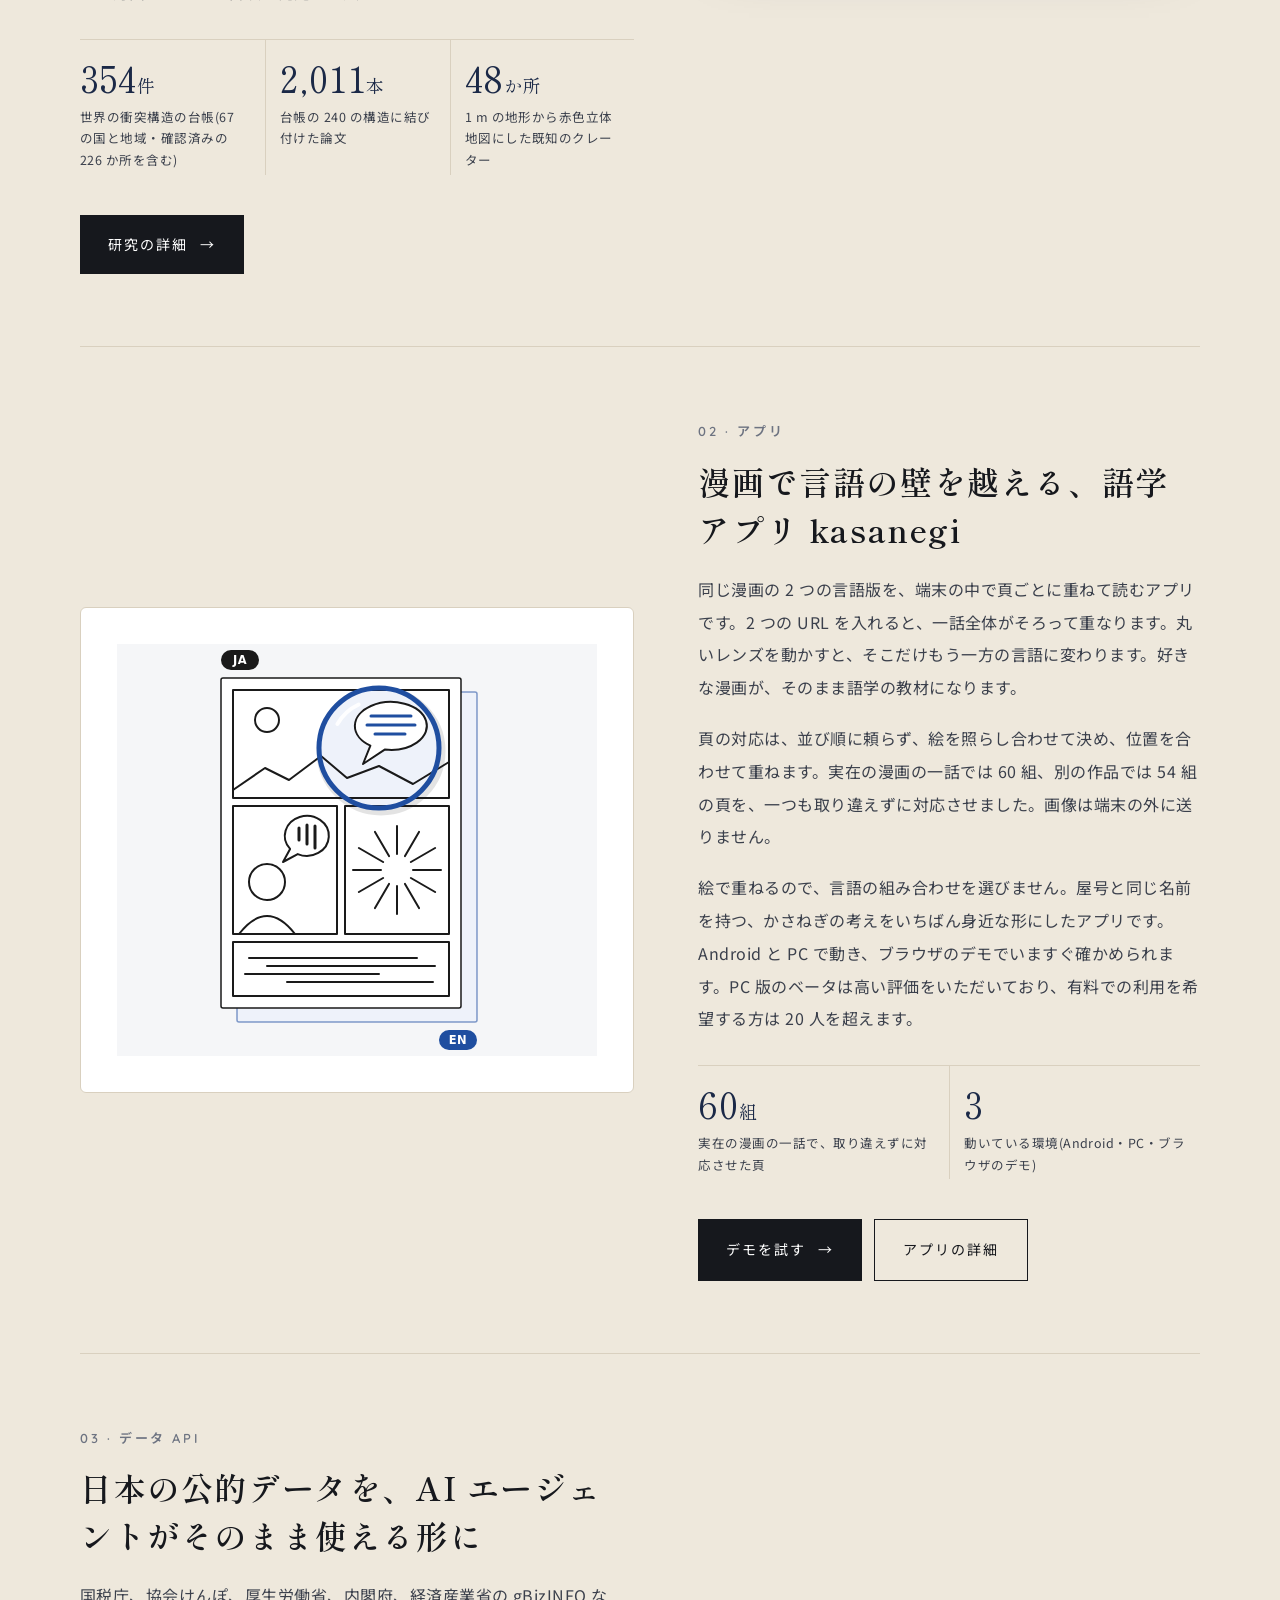
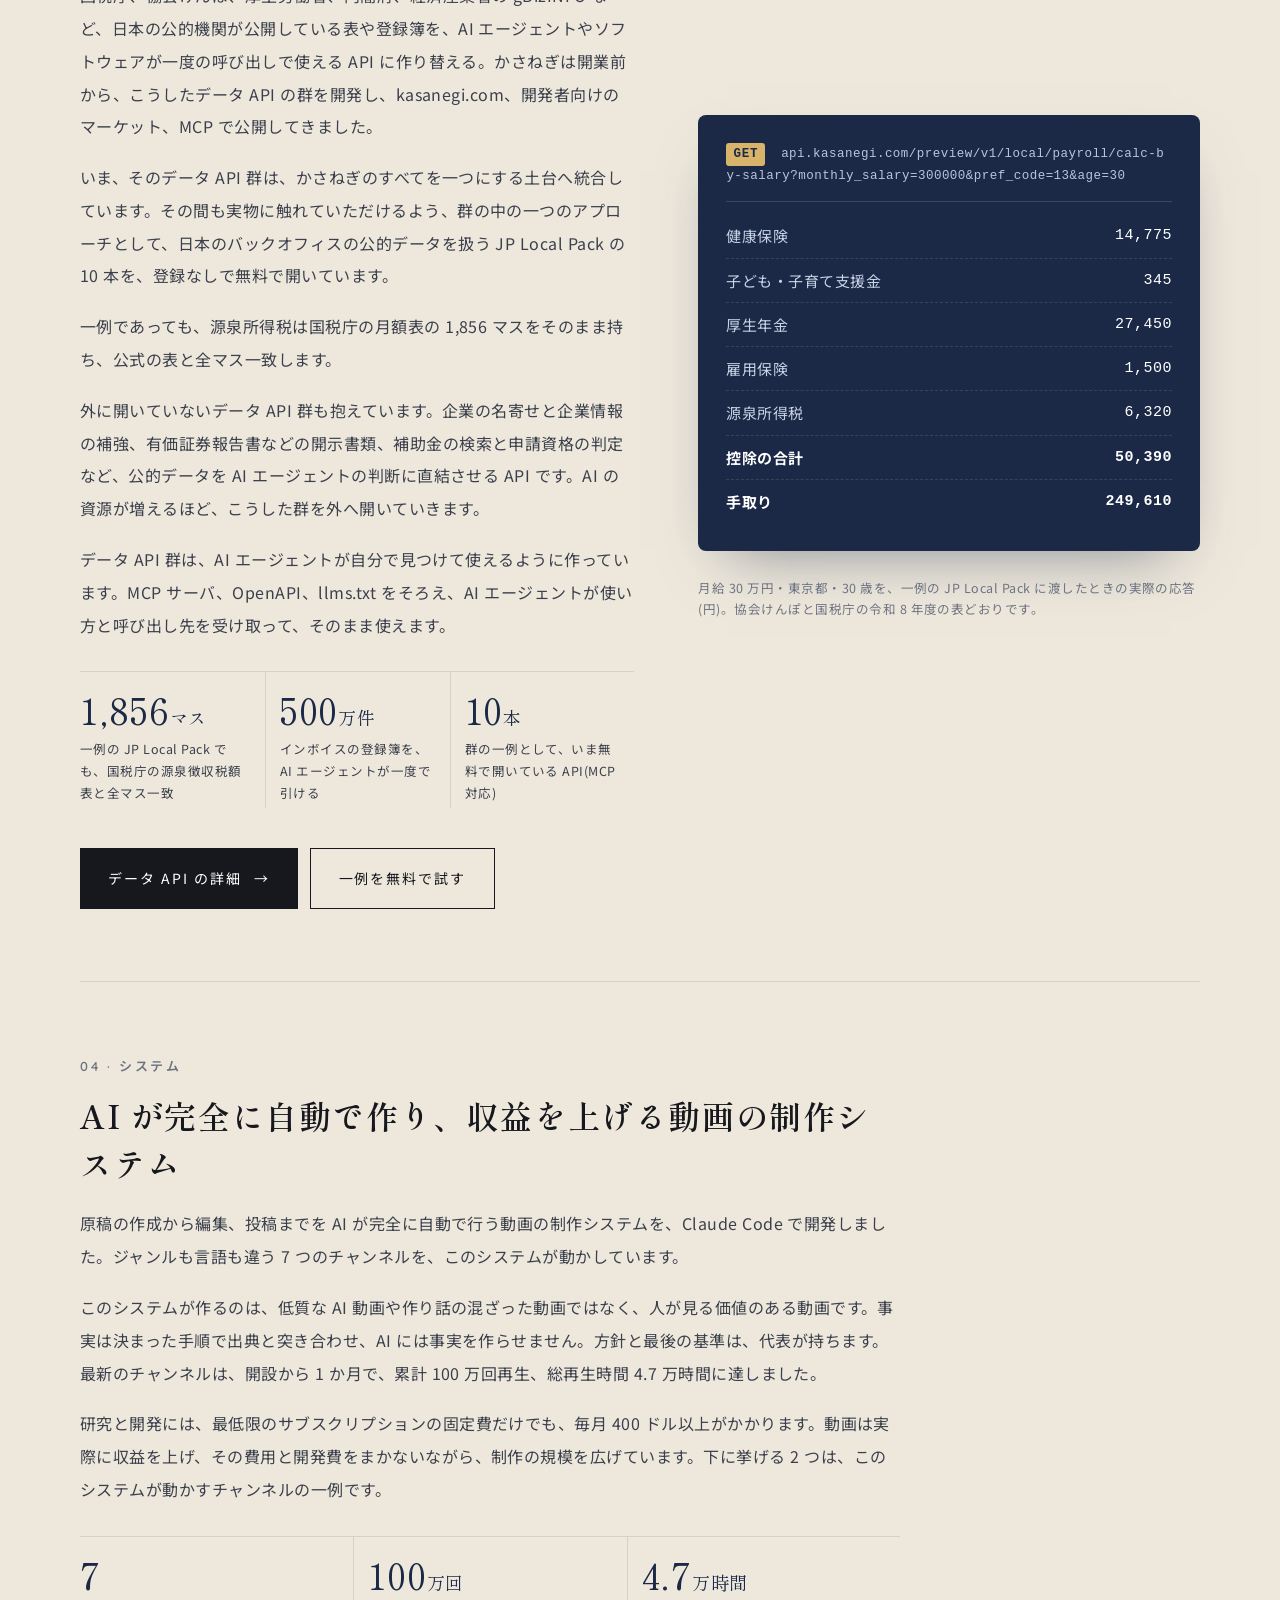
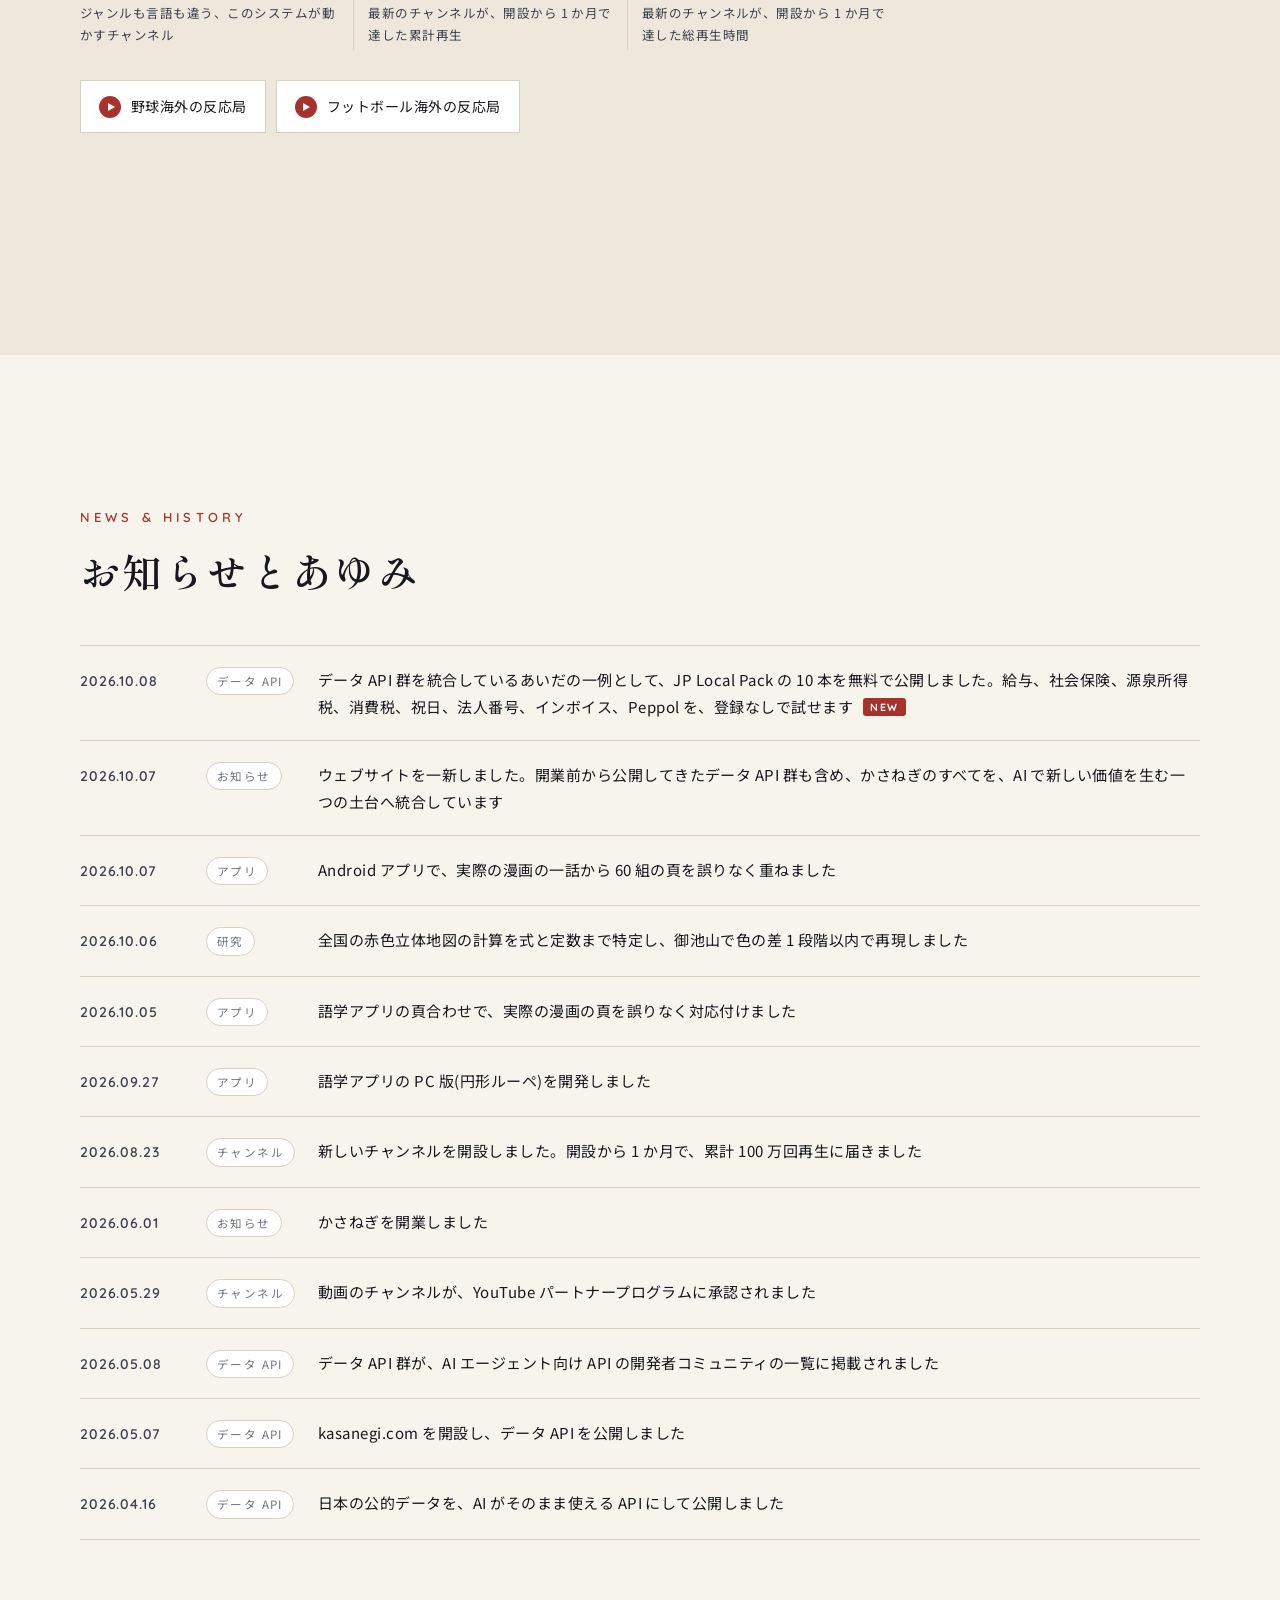
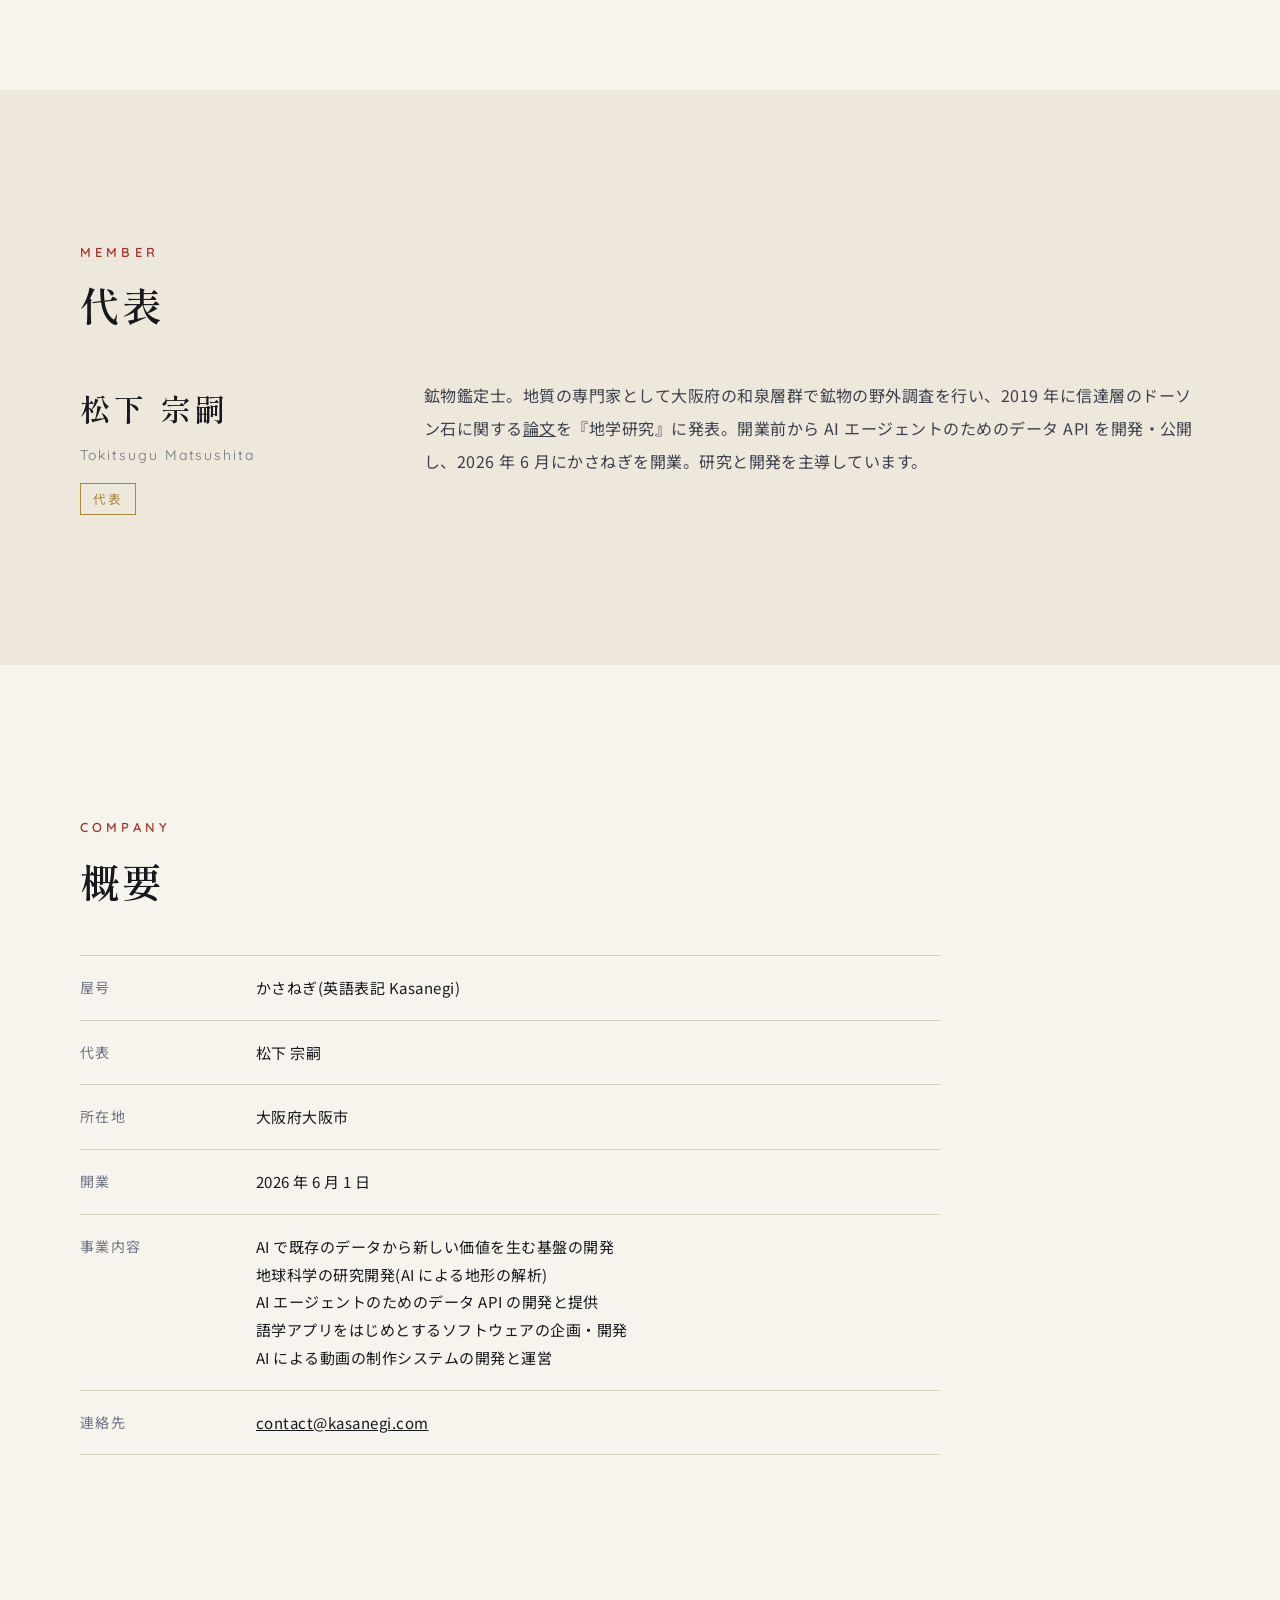
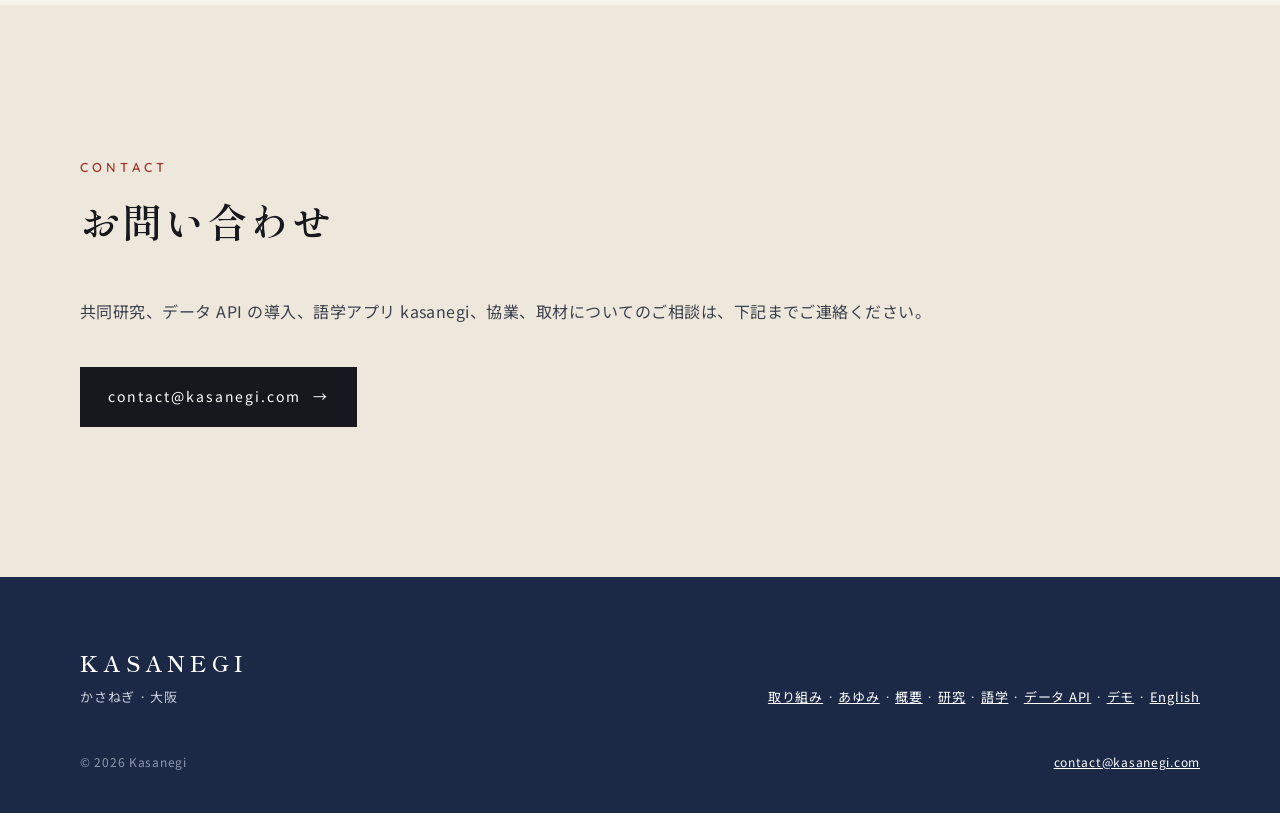
==== commit 9164b260: "Video: both figures reached within a month of launch Co-Authored-By: Claude Opus 5.5 <noreply@anthro" ====
--- a/index.html
+++ b/index.html
@@ -179,12 +179,12 @@
         <p class="proj-num">04 · システム</p>
         <h3>AI が完全に自動で作り、収益を上げる動画の制作システム</h3>
         <p class="body">原稿の作成から編集、投稿までを AI が完全に自動で行う動画の制作システムを、Claude Code で開発しました。ジャンルも言語も違う 7 つのチャンネルを、このシステムが動かしています。</p>
-        <p class="body">このシステムが作るのは、低質な AI 動画や作り話の混ざった動画ではなく、人が見る価値のある動画です。事実は決まった手順で出典と突き合わせ、AI には事実を作らせません。方針と最後の基準は、代表が持ちます。最新のチャンネルは、開設から 1 か月で累計 100 万回再生に達し、累計の総再生時間は 4.7 万時間です。</p>
+        <p class="body">このシステムが作るのは、低質な AI 動画や作り話の混ざった動画ではなく、人が見る価値のある動画です。事実は決まった手順で出典と突き合わせ、AI には事実を作らせません。方針と最後の基準は、代表が持ちます。最新のチャンネルは、開設から 1 か月で、累計 100 万回再生、総再生時間 4.7 万時間に達しました。</p>
         <p class="body">研究と開発には、最低限のサブスクリプションの固定費だけでも、毎月 400 ドル以上がかかります。動画は実際に収益を上げ、その費用と開発費をまかないながら、制作の規模を広げています。下に挙げる 2 つは、このシステムが動かすチャンネルの一例です。</p>
         <dl class="stats">
           <div><dt>7</dt><dd>ジャンルも言語も違う、このシステムが動かすチャンネル</dd></div>
           <div><dt>100<small style="font-size:.5em">万回</small></dt><dd>最新のチャンネルが、開設から 1 か月で達した累計再生</dd></div>
-          <div><dt>4.7<small style="font-size:.5em">万時間</small></dt><dd>最新のチャンネルの累計の総再生時間</dd></div>
+          <div><dt>4.7<small style="font-size:.5em">万時間</small></dt><dd>最新のチャンネルが、開設から 1 か月で達した総再生時間</dd></div>
         </dl>
         <div class="ch-links">
           <a href="https://www.youtube.com/channel/UCr4dIbm6vfsW-pssR5_RQnA" rel="noopener"><i aria-hidden="true"></i>野球海外の反応局</a>
